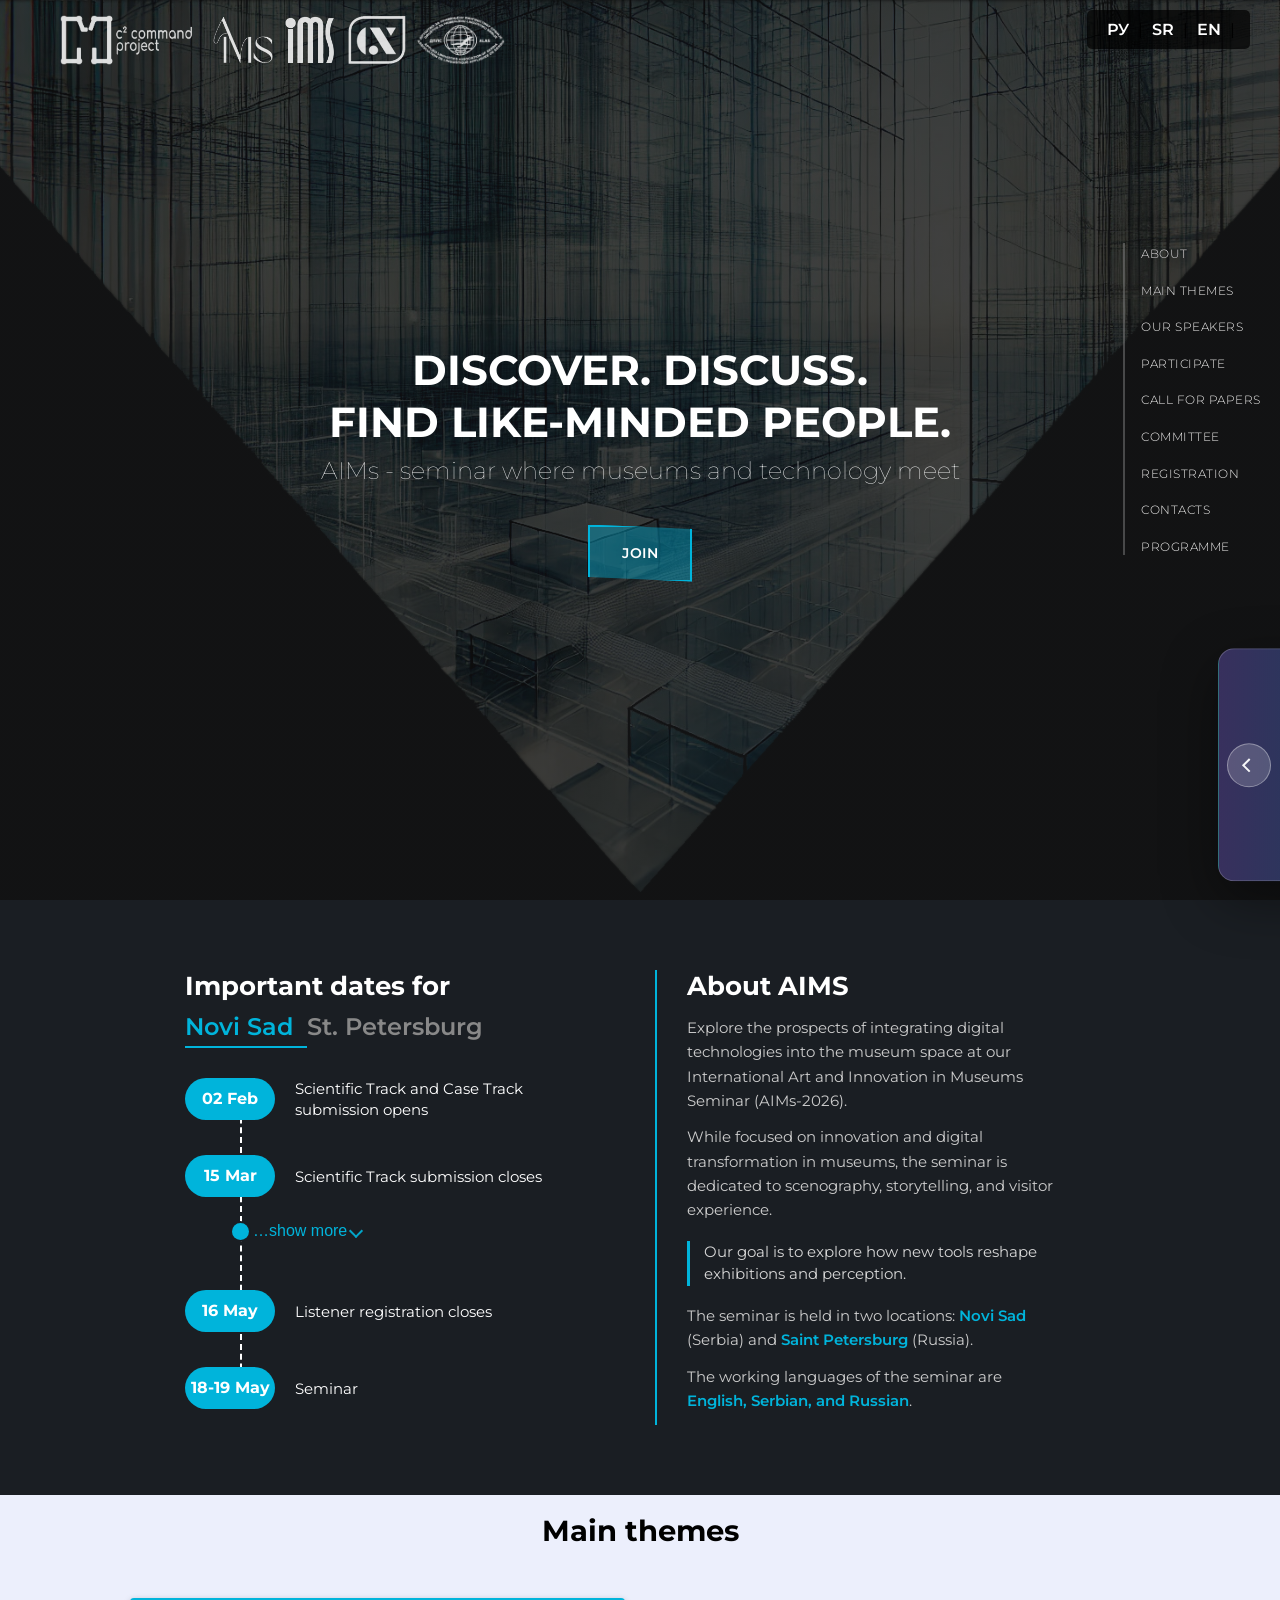
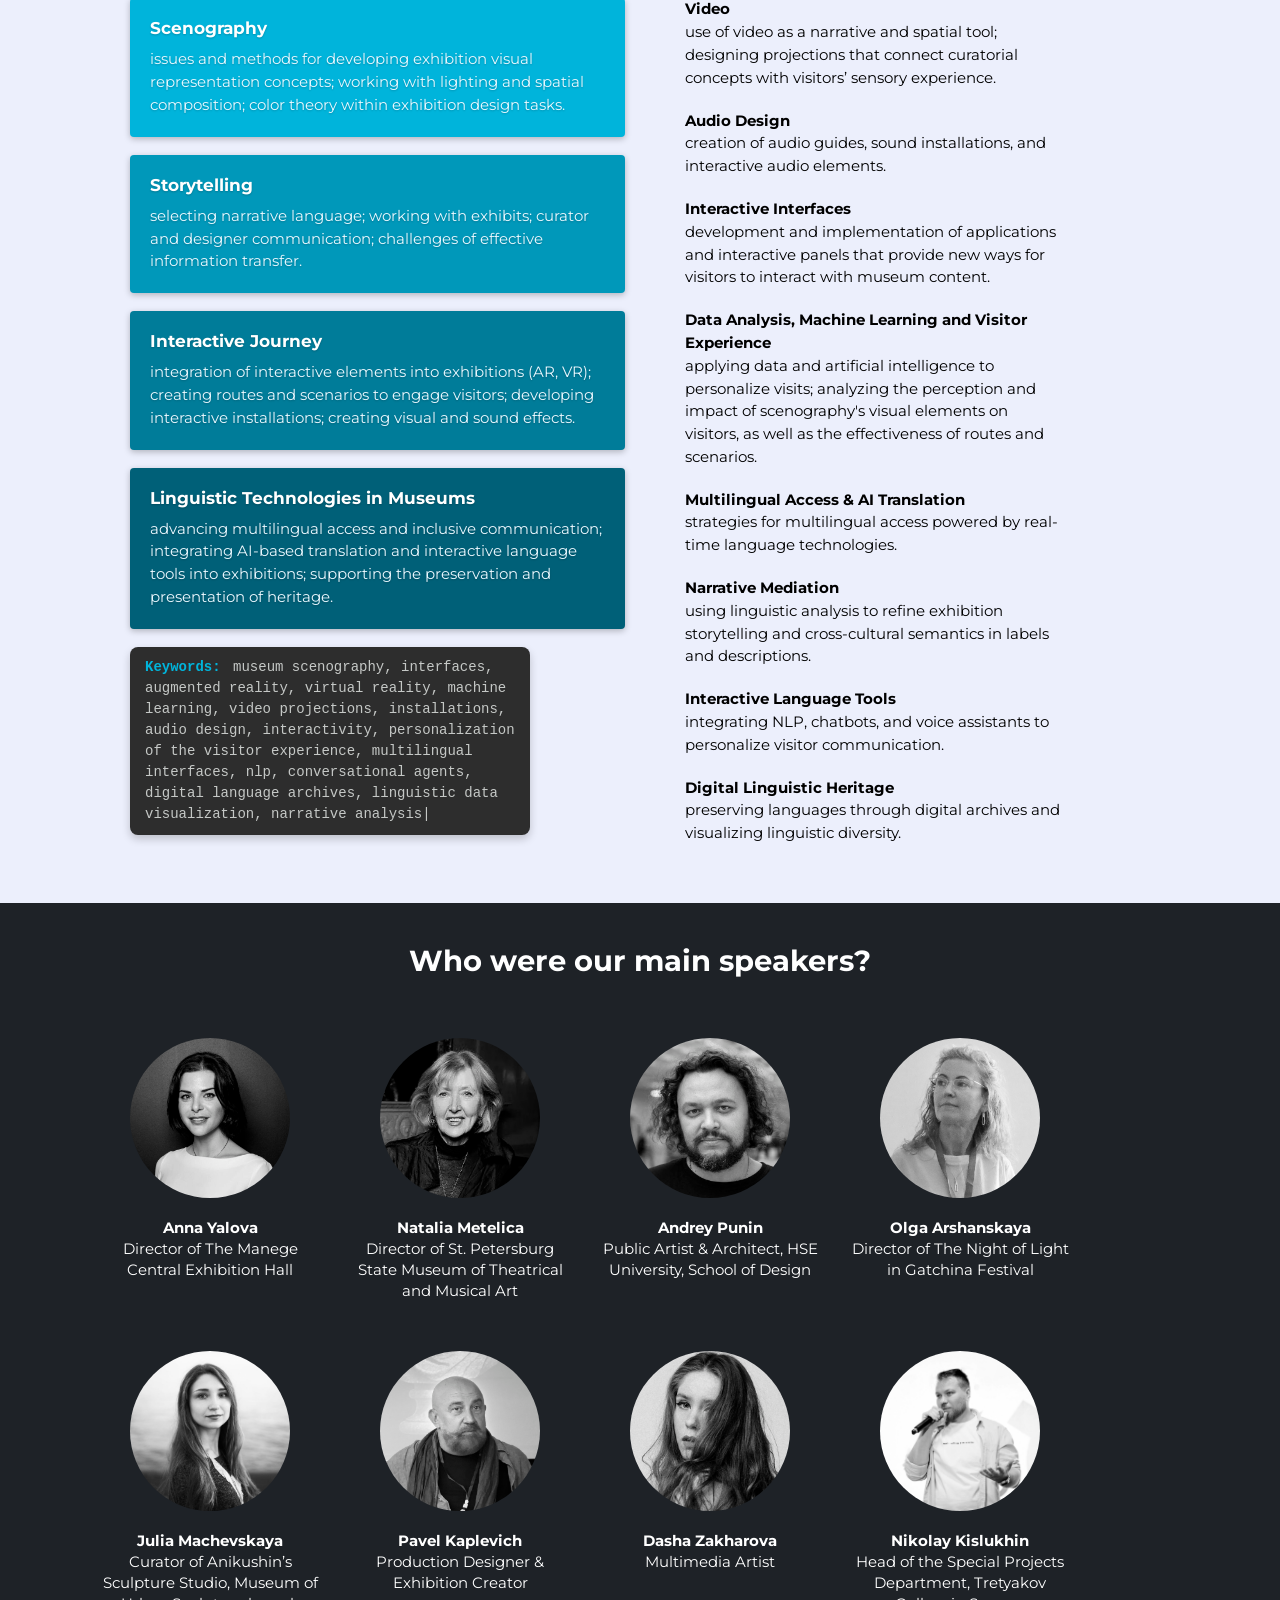
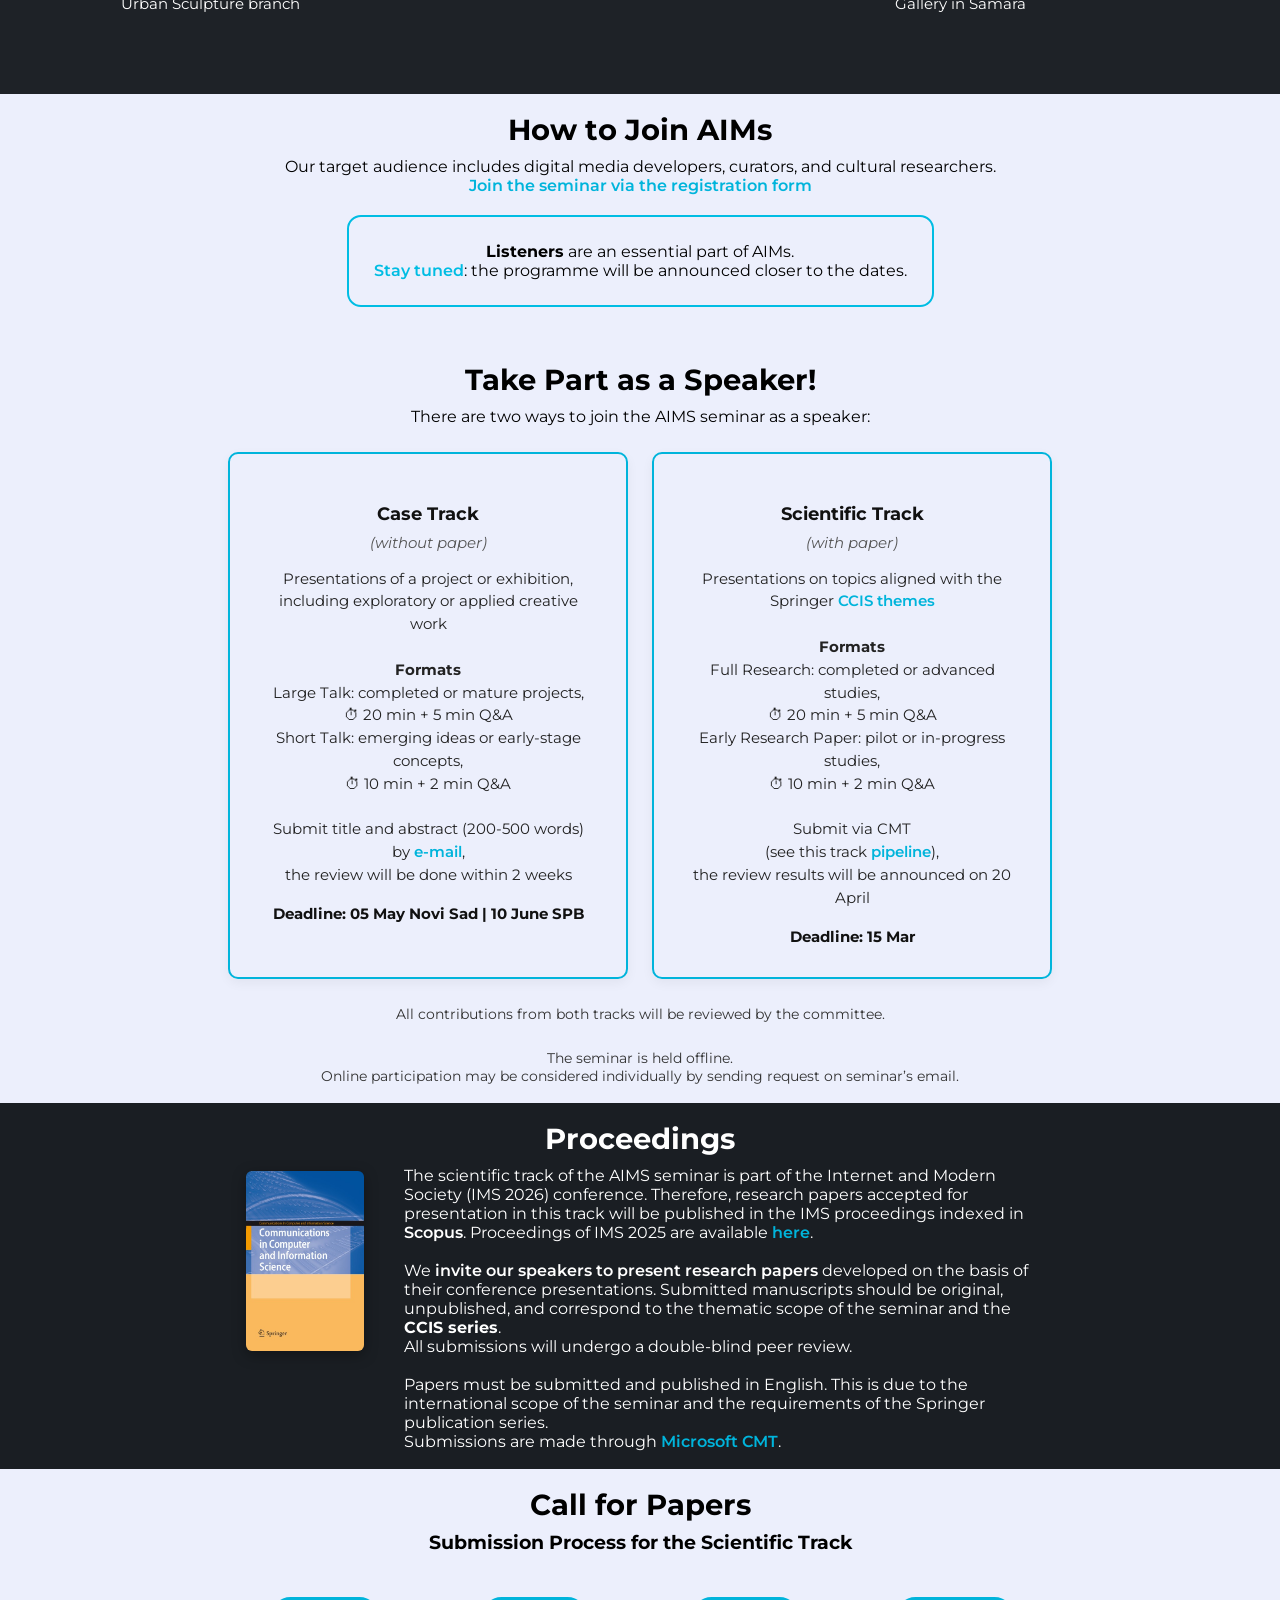
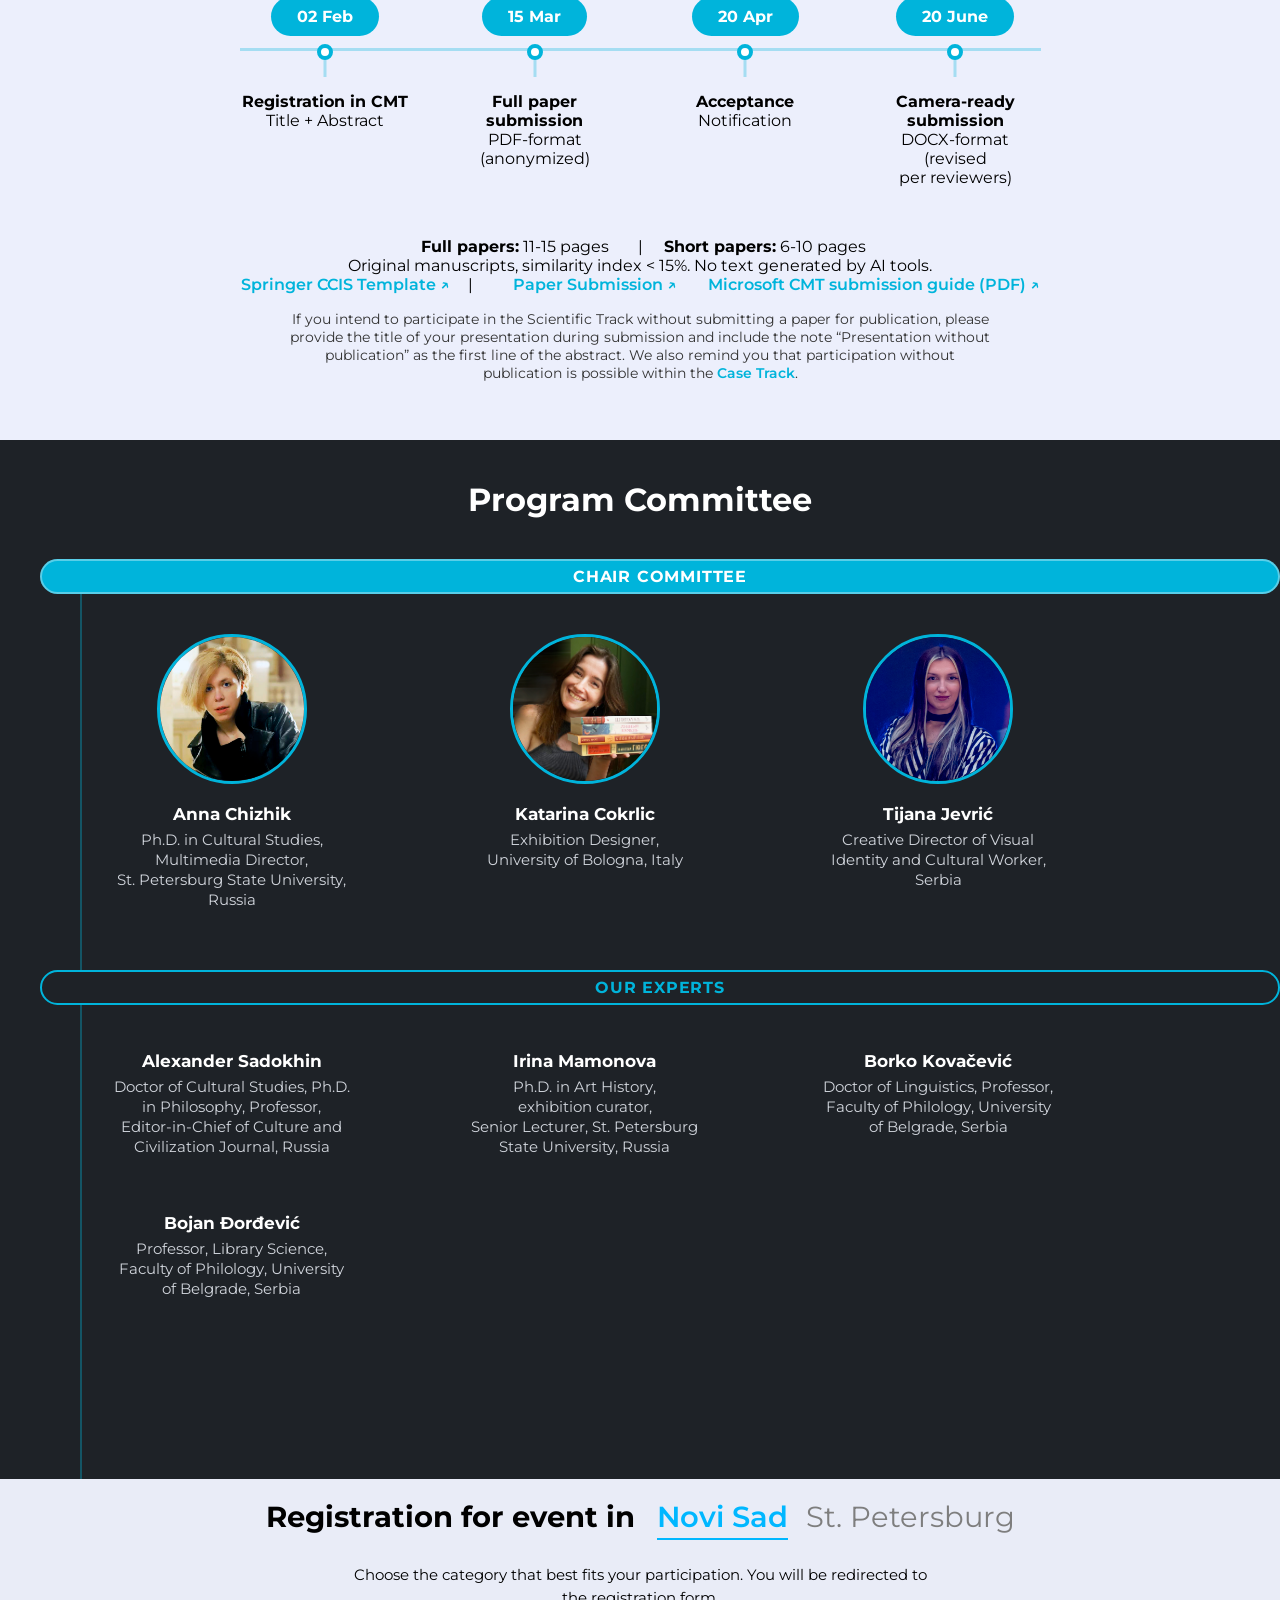
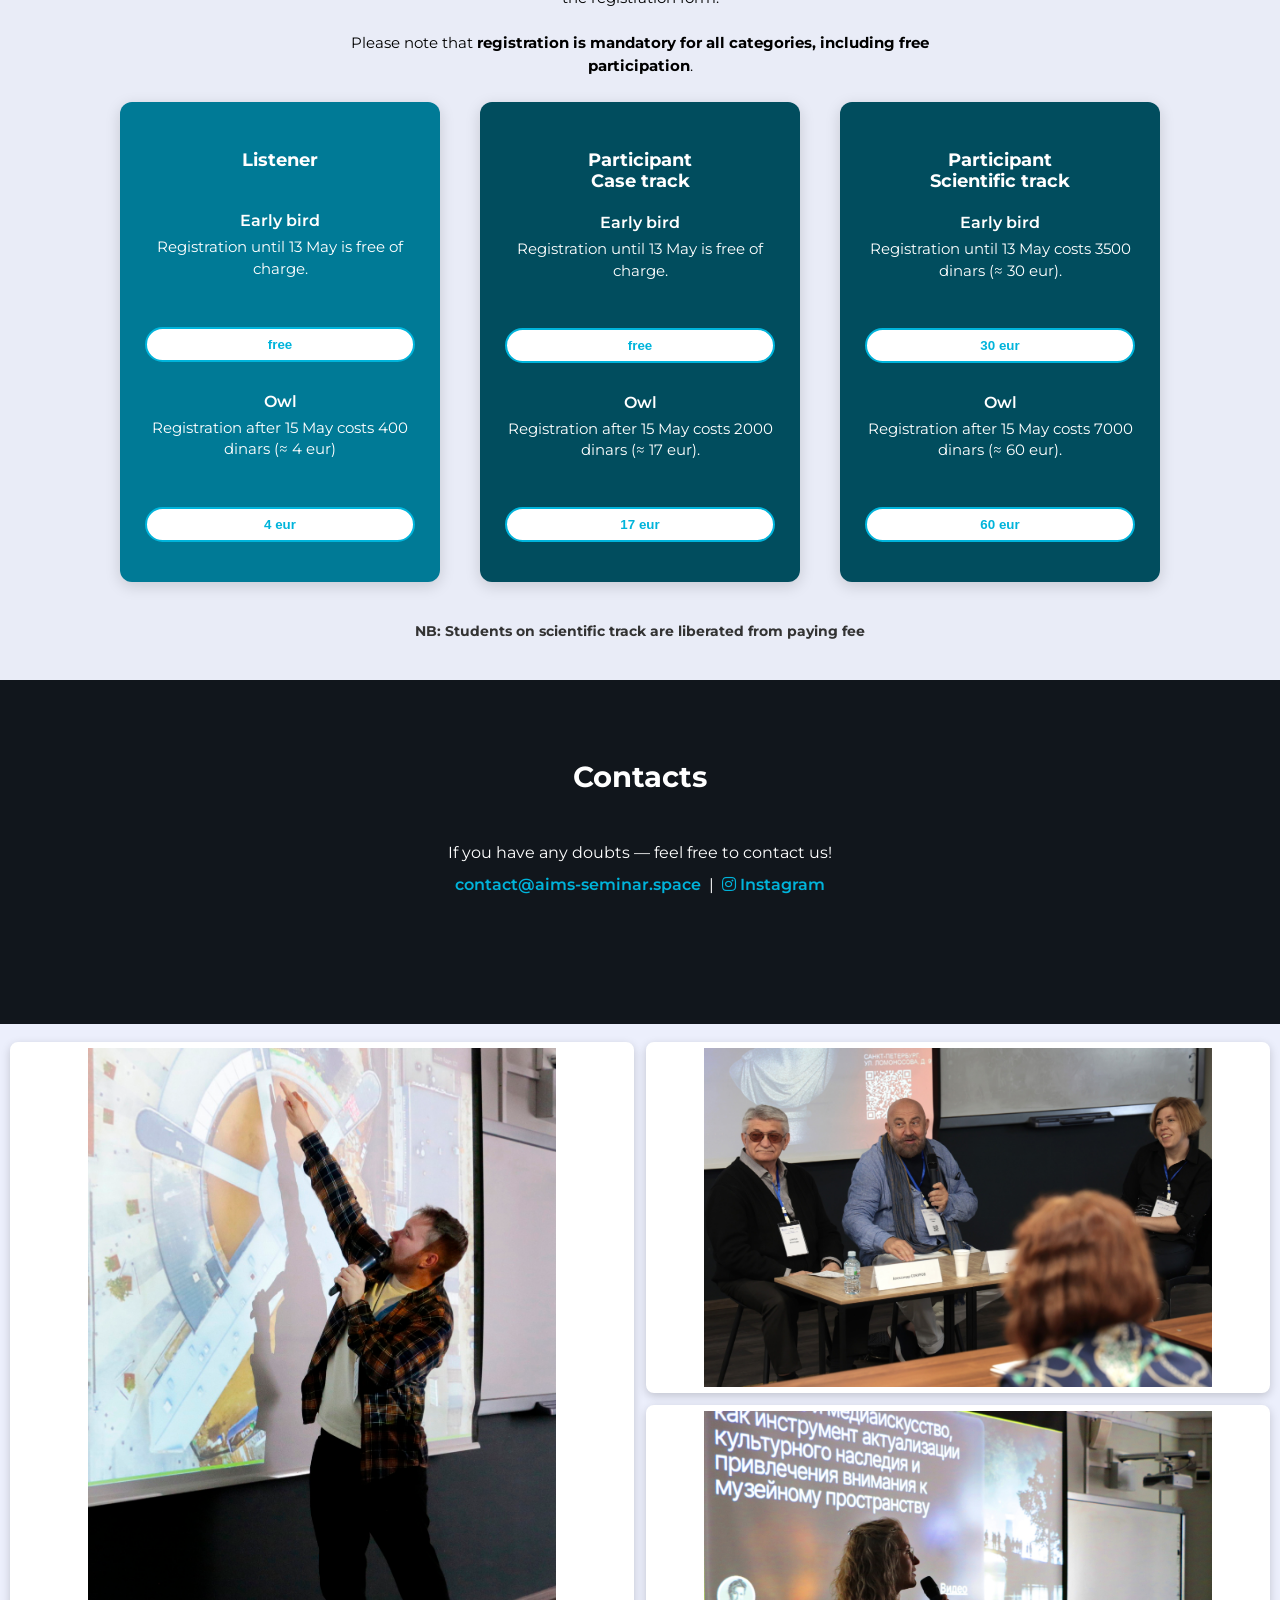
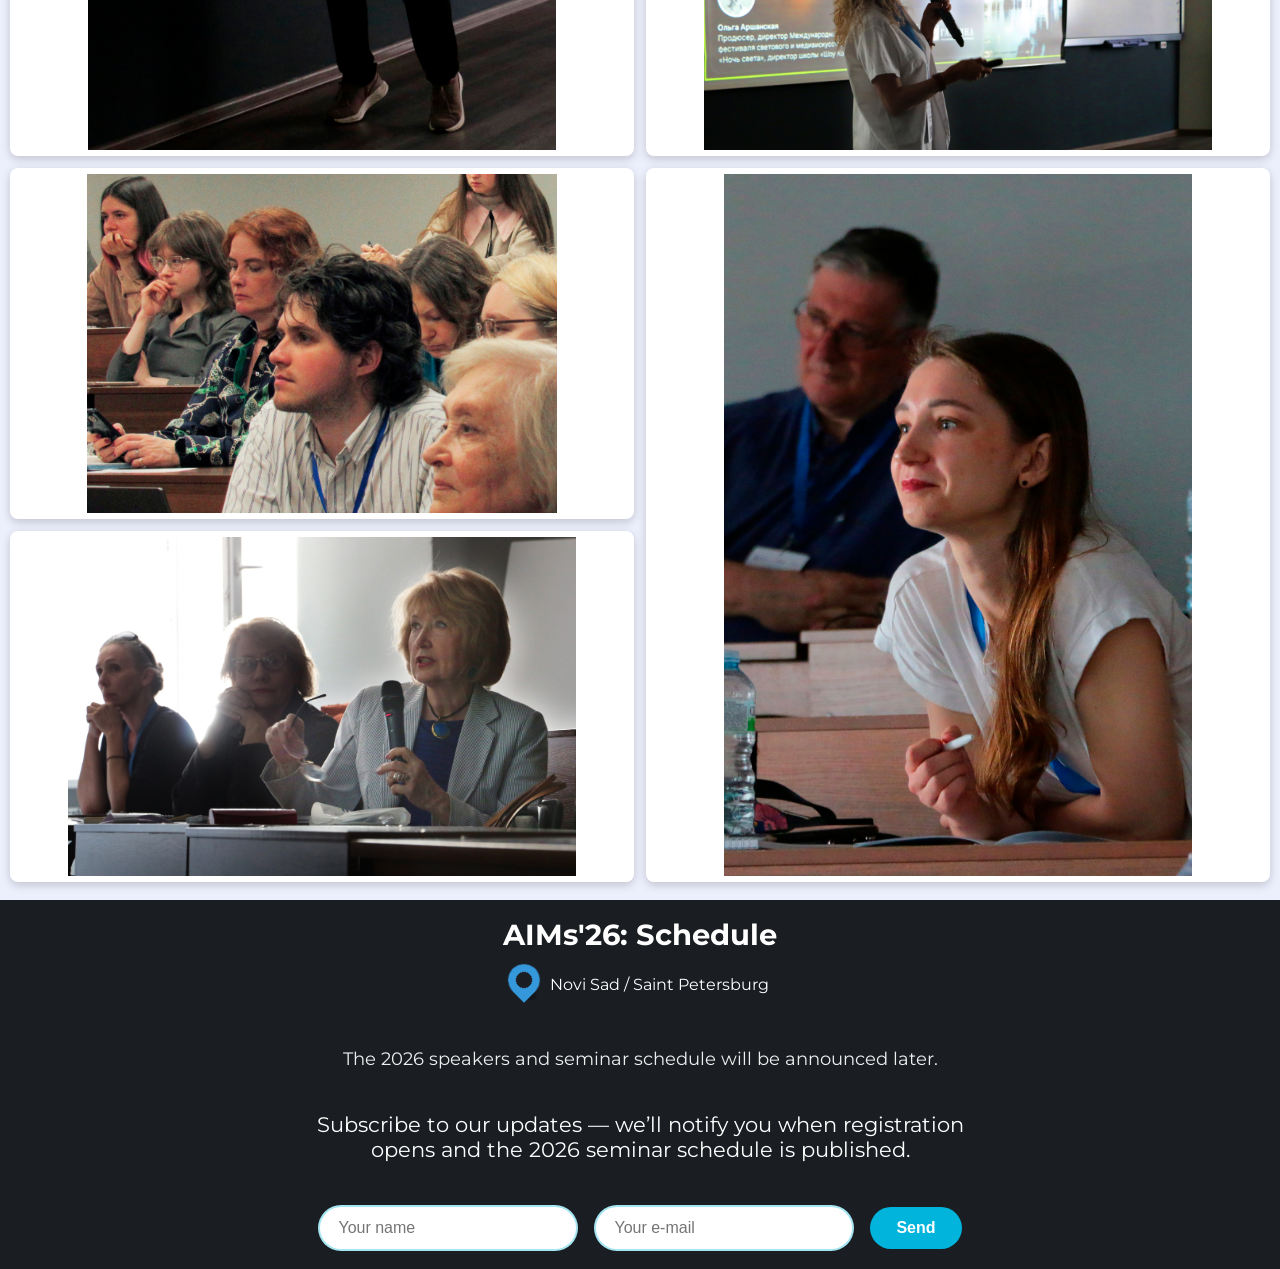
==== index.html @ bfb2ab5f "Add files via upload" ====
<!DOCTYPE html>
<html lang="ru">

<head>
  <meta charset="UTF-8">
  <meta name="viewport" content="width=device-width, initial-scale=1.0">
  <link rel="stylesheet" href="style.css">
  <link rel="stylesheet" href="https://cdnjs.cloudflare.com/ajax/libs/font-awesome/5.15.1/css/all.min.css">

  <meta name="keywords" content="museum, technology" />
  <meta name="author" content="Анна Чижик" />
  <link rel="icon" href="aims.ico" type="image/svg+xml">
  <title>AIMs: Международный семинар Искусство и инновации в музеях</title>
</head>

  

<body class="page">

  <!--всплывающая инфа-->
 <!--попап про продление-->
  <!--
  <aside class="deadline-tab is-collapsed" id="deadlineTab" aria-label="Обновление дедлайна">
    <div class="deadline-tab-panel" role="dialog" aria-modal="false">
      <button
        class="deadline-tab-toggle"
        id="deadlineTabToggle"
        type="button"
        aria-expanded="false"
        aria-label="Развернуть/свернуть"
      >
        <span class="deadline-tab-chevron" aria-hidden="true"></span>
      </button>

      <div class="deadline-tab-title">Дедлайн научного компонента продлён</div>
      <div class="deadline-tab-text">Дорогие коллеги, срок подачи заявок в научную секцию продлен до 2 апреля.</div>
      <a class="deadline-tab-btn" href="#proceedings">Подробнее о треке</a>
    </div>
  </aside>
-->
  <aside class="deadline-tab exhibition-tab is-collapsed" id="deadlineTab" aria-label="Третий день AIMs">
      <div class="deadline-tab-panel" role="dialog" aria-modal="false">
        <button
          class="deadline-tab-toggle"
          id="deadlineTabToggle"
          type="button"
          aria-expanded="false"
          aria-label="Развернуть/свернуть"
        >
          <span class="deadline-tab-chevron" aria-hidden="true"></span>
        </button>

        <div class="deadline-tab-title">20 мая: третий день AIMs</div>
        <div class="deadline-tab-text">
          Программа семинара продолжится третьим, выставочным днём.<br>
          В этот день откроются два проекта:
          <strong>ON THE LINE</strong> (совместный проект AIMs и THEATRE EXPOSED)
          и <strong>Voices of Rivers</strong> (совместный проект c<sup>2</sup> command и Tijana Jevrić).<br>
          Время вернисажа будет объявлено позже, следите за новостями.
        </div>

        <!--
        <a class="deadline-tab-btn" href="#program">Подробнее</a>
        -->
      </div>
    </aside>
  

    
    <div class="cursor"></div>
    <div class="cursor-border"></div>
    <header>
      <div class="logo-group">
        <a href="#" class="c-command"><img src="logo.png"/>
        </a>
        <a href="#about" class="logo">
          <img src="aims_logo.png" alt="AIMs" class="avatar">
        </a>
        <a href="https://ims.itmo.ru/eng/">
          <img src="ims-logo.png" alt="IMS" class="partner-logo">
        </a>
        <a href="https://spbsh.ru">
          <img src="sh.png" alt="SH" class="partner-logo">
        </a>
        <a href="https://dpls-alas.rs/en/index.html">
          <img src="DPLS1.png" alt="DPLS" class="partner-logo">
        </a>
      </div>
      


      <!-- вертикальное меню --> 
      <nav class="site-nav">
        <div class="menu-wrapper">
          <ul class="underline-menu">
            <li class="active"><a href="#about">О нас</a></li>
            <li><a href="#themes">Главные темы</a></li>
            <li><a href="#speakers-section">Наши докладчики</a></li>
            <li><a href="#take-part">Как учавствовать</a></li>
            <li><a href="#proceedings">Приём статей</a></li>
            <li><a href="#committee">Организаторы</a></li>
            <li><a href="#registration">Регистрация</a></li>
            <li><a href="#contacts">Контакты</a></li>
            <li><a href="#program">Программа</a></li>
          </ul>
        </div>
      </nav>
      <div class="language-switcher">
        <a href="index.html" class="lang " data-lang="ru">РУ</a> | 
        <a href="index-sr.html" class="lang" data-lang="sr">SR</a> | 
        <a href="index-en.html" class="lang" data-lang="en">EN</a> 
      </div>
      
     
  
      
    </header>
    
    <!-- бургер --> 
    <input type="checkbox" id="burger-toggle" />
    <label for="burger-toggle" class="burger-menu">
      <div class="line"></div>
      <div class="line"></div>
      <div class="line"></div>
    </label>
    <div class="overlay"></div>
    
    <nav class="burger-nav">
      <ul>
        <li class="active"><a href="#about">О нас</a></li>
            <li><a href="#themes">Главные темы</a></li>
            <li><a href="#speakers-section">Наши докладчики</a></li>
            <li><a href="#take-part">Как учавствовать</a></li>
            <li><a href="#proceedings">Приём статей</a></li>
            <li><a href="#committee">Организаторы</a></li>
            <li><a href="#registration">Регистрация</a></li>
            <li><a href="#contacts">Контакты</a></li>
            <li><a href="#program">Программа</a></li>
      </ul>
    </nav>

    <div id="registration-info" class="popup hidden">
      <div class="popup-content">
        <span class="popup-close">&times;</span>
        <p>
          Семинар в Нови-Саде состоится <strong>18–19 мая 2026 года</strong>.<br><br>

          <!--

          Ранняя регистрация для докладчиков и слушателей откроется
          <strong>21 апреля 2026 года</strong>.<br><br>

          Стандартная регистрация откроется <strong>3 мая 2026 года</strong>.<br><br>

          <a href="#subscribe-form">Подпишитесь на обновления.</a>
        -->
          В настоящее время открыта ранняя регистрация. Стандартная откроется после её завершения.<br><br>
          <a href="#subscribe-form">Вы можете подписаться на обновления.</a>
        </p>
      </div>
    </div>
    <div id="registration-info-spb" class="popup hidden">
    <div class="popup-content">
      <span class="popup-close">&times;</span>
      <p>
        Семинар в Санкт-Петербурге состоится <strong>24 июня 2026 года</strong>.<br><br>

        <!--
        Ранняя регистрация для докладчиков и слушателей откроется
        <strong>1 апреля 2026 года</strong>.<br><br>
    
        Стандартная регистрация для докладчиков откроется
        <strong>5 июня 2026 года</strong>.-->
        
        
        В настоящее время открыта ранняя регистрация для докладчиков. Стандартная откроется после её завершения.<br><br>
        
        <a href="#subscribe-form">Вы можете подписаться на обновления.</a>
      </p>
      </div>
    </div>


    <main>

      
      
      <!-- Интро -->
      <section class="intro-section" id="home">
        <h1>
          Исследуйте. Обсуждайте. <span class="intro-break">Находите единомышленников.</span>
        </h1>
        <h2>АIMs - место где встречаются музеи и цифровые технологии</h2>
        <a
          class="btn btn-ghost btn-gradient"
          href="#take-part"
        >
          Присоединиться
        </a>
      </section>

      <!-- Раздел "О семинаре" -->
      <section class="normal-section " id="about">
        <div class="about-aims-wrapper">
          <div class="important-dates">
          <div class="dates-header">
            <h2 class="section-title light">Важные даты</h2>
            <div class="city-tabs on-new-line">
              <button class="city-tab active" data-city="belgrade">Нови-Сад</button>
              <button class="city-tab" data-city="spb">Санкт-Петербург</button>
            </div>
          </div>


          <!-- Belgrade timeline -->
          <div class="dates-timeline" id="belgrade-timeline" 
          data-more-label="…показать ещё"
          data-hide-label="скрыть">
            <div class="timeline-item" data-key="open_submission">
              <div class="date-bubble">02.02</div>
              <div class="timeline-text">Старт приёма заявок (научная и прикладная секции)</div>
            </div>
            <div class="timeline-item" data-key="close_science">
              <div class="date-bubble">15.03</div>
              <div class="timeline-text">Окончание приёма заявок в научную секцию</div>
            </div>
            <div class="timeline-item" data-key="peer_review">
              <div class="date-bubble">20.04</div>
              <div class="timeline-text">Результаты рецензирования (научная секция)</div>
            </div>
            <div class="timeline-item" data-key="early_reg">
              <div class="date-bubble">21.04</div>
              <div class="timeline-text">Ранняя регистрация для участников<br /> и слушателей</div>
            </div>
            <div class="timeline-item" data-key="close_case">
              <div class="date-bubble">01.05</div>
              <div class="timeline-text">Окончание приёма заявок в прикладную секцию</div>
            </div>
            <div class="timeline-item" data-key="schedule_draft">
              <div class="date-bubble">02.05</div>
              <div class="timeline-text">Предварительная программа семинара</div>
            </div>
            <div class="timeline-item" data-key="regular_reg">
              <div class="date-bubble">03.05</div>
              <div class="timeline-text">Начало общей регистрации</div>
            </div>
            <div class="timeline-item" data-key="schedule_live">
              <div class="date-bubble">12.05</div>
              <div class="timeline-text">Программа семинара</div>
            </div>
            <div class="timeline-item" data-key="close_listener">
              <div class="date-bubble">16.05</div>
              <div class="timeline-text">Окончание регистрации слушателей</div>
            </div>
            <div class="timeline-item" data-key="seminar">
              <div class="date-bubble">18-19.05</div>
              <div class="timeline-text">Семинар</div>
            </div>
          </div>

          <!-- Saint Petersburg timeline -->
          <div class="dates-timeline" id="spb-timeline"
               data-more-label="…показать ещё"
               data-hide-label="скрыть">
            <div class="timeline-item" data-key="open_submission">
              <div class="date-bubble">02.02</div>
              <div class="timeline-text">Старт приёма заявок (научная и прикладная секции)</div>
            </div>
            <div class="timeline-item" data-key="close_science">
              <div class="date-bubble">15.03</div>
              <div class="timeline-text">Окончание приёма заявок в научную секцию</div>
            </div>
            <div class="timeline-item" data-key="early_reg">
              <div class="date-bubble">01.04</div>
              <div class="timeline-text">Ранняя регистрация для участников<br /> и слушателей</div>
            </div>
            <div class="timeline-item" data-key="peer_review">
              <div class="date-bubble">21.04</div>
              <div class="timeline-text">Результаты рецензирования (научная секция)</div>
            </div>
            <div class="timeline-item" data-key="regular_reg">
              <div class="date-bubble">31.05</div>
              <div class="timeline-text">Начало общей регистрации (науч.секция)</div>
            </div>
            <div class="timeline-item" data-key="regular_reg">
              <div class="date-bubble">05.06</div>
              <div class="timeline-text">Начало общей регистрации (прикл.секция)</div>
            </div>
            <div class="timeline-item" data-key="close_case">
              <div class="date-bubble">10.06</div>
              <div class="timeline-text">Окончание приёма заявок в прикладную секцию</div>
            </div>
            <div class="timeline-item" data-key="schedule_live">
              <div class="date-bubble">15.06</div>
              <div class="timeline-text">Программа семинара</div>
            </div>
            <div class="timeline-item" data-key="close_listener">
              <div class="date-bubble">23.06</div>
              <div class="timeline-text">Окончание регистрации слушателей</div>
            </div>
            <div class="timeline-item" data-key="seminar">
              <div class="date-bubble">24.06</div>
              <div class="timeline-text">Семинар</div>
            </div>
          </div>
        </div>
        <div class="about-aims">
          <h2>Об AIMS</h2>
          <p>
            Изучите перспективы интеграции цифровых технологий в музейное пространство на нашем Международном семинаре "Искусство 
            и инновации в музеях" (AIMs-2026).
          </p>
          <p>
            Хотя семинар в первую очередь посвящен мультимедийным и цифровым технологиям в музеях, 
            он также охватывает проблематику сценографии, экспозиционного повествования и зрительского восприятия. 
            
          <p class="goal">Наша цель – исследовать, как новые инструменты трансформируют выставки и их восприятие.</p>
          </p>
          <p>
           Семинар проводится в двух локациях: <b>Нови-Сад</b> (Сербия) и <b>Санкт-Петербург</b> (Россия).
          </p>
          <p>
            Рабочие языки семинара – <b>английский, сербский и русский</b>.
          </p>
        </div>
      </section>

      <!-- Раздел тем --> 
      <section class="normal-section" id="themes">
        <h2 class="section-title dark ">Главные темы</h2>
        <div class="themes-wrapper">
          <div class="themes-left">
            <div class="theme-box">
              <h3>Выставочный дизайн</h3>
              <p>вопросы и методы разработки концепций визуального представления экспозиций; 
                работа с освещением и пространственной композицией; 
                теория цвета в задачах выставочного дизайна.
              </p>
            </div>
            <div class="theme-box">
              <h3>Нарратив экспозиции</h3>
              <p>выбор повествовательного языка; 
                работа с экспонатами; коммуникация между куратором и дизайнером; 
                проблемы эффективной передачи информации.
              </p>
            </div>
            <div class="theme-box">
              <h3>Интерактивное путешествие</h3>
              <p>интеграция интерактивных элементов в выставки (дополненная реальность, виртуальная реальность); 
                создание маршрутов и сценариев для вовлечения посетителей; разработка интерактивных инсталляций; 
                создание визуальных и звуковых эффектов.
              </p>
            </div>
            <div class="theme-box">
              <h3>Лингвистические технологии в музеях</h3>
              <p>
                содействие многоязычному доступу и инклюзивному общению; 
                интеграция перевода на основе ИИ и интерактивных языковых инструментов в выставки; 
                поддержка сохранения и представления культурного наследия.
              </p>
            </div>
            <div class="keywords-block"> 
              <span class="keywords-label">Ключевые слова:</span> 
               выставочный дизайн, инсталляции, аудиодизайн, интерактивность, персонализация пользовательского опыта, 
               видеопроекции, интерфейсы, дополненная реальность, 
               виртуальная реальность, машинное обучение,  
               многоязычные интерфейсы, NLP, разговорные агенты, 
               цифровые языковые архивы, нарративный анализ <span class="blinking-cursor" style="color: #c5c8c6;">|</span>
            </div>
          </div>
          <div class="themes-right">
            <ul>
              <li><strong>Видео</strong><br> 
                использование видео как средства повествования и пространственного восприятия; 
                разработка проекций, связывающих кураторские концепции с сенсорным опытом посетителей.
              </li>
              <li><strong>Аудиодизайн</strong><br>
                создание аудиогидов, звуковых инсталляций и интерактивных аудиоэлементов.
              </li>
              <li><strong>Интерактивные интерфейсы</strong><br>
                разработка и внедрение приложений и интерактивных панелей, 
                предоставляющих посетителям новые способы взаимодействия с содержанием музея.
              </li>
              <li><strong>Анализ данных, машинное обучение и пользовательский опыт</strong><br>
                применение анализа данных и методов машинного обучения для персонализации опыта посетителей.
              </li>
              <li>
                <strong>Многоязычный доступ и перевод с использованием ИИ</strong><br>
                стратегии для обеспечения многоязычного доступа на основе языковых технологий в режиме реального времени.
              </li>

              <li>
                <strong>Нарративная медиация</strong><br>
                использование лингвистического анализа для уточнения повествования на выставках и межкультурной семантики в этикетках и описаниях.
              </li>

              <li>
                <strong>Интерактивные языковые инструменты</strong><br>
                использование NLP в музейных практиках, 
                интеграция чат-ботов и голосовых помощников для персонализации общения с посетителями.
              </li>

              <li>
                <strong>Цифровое лингвистическое наследие</strong><br>
                сохранение языков посредством цифровых архивов и визуализация языкового разнообразия.
              </li>

            </ul>
          </div>
        </div>
      </section>

      <!-- Раздел наши спикеры --> 
      <section class="speakers-section" id="speakers-section">
        <div class="speakers-container">
          <h2 class="section-title">Ключевые докладчики AIMs</h2>
          <div class="speakers-grid">
            <div class="speaker-card" data-img="speaker1">
              <img src="./img/speaker1.jpeg" alt="Anna Yalova" class="speaker-photo">
              <p class="speaker-info">
                <strong>Анна Ялова</strong><br>
                директор Центрального выставочного зала «Манеж»
              </p>
            </div>

            <div class="speaker-card" data-img="speaker2">
              <img src="./img/speaker2.jpg" alt="Natalia Metelica" class="speaker-photo">
              <p class="speaker-info">
                <strong>Наталья Метелица</strong><br>
                директор Санкт-Петербургского государственного музея театрального и музыкального искусства
              </p>
            </div>

            <div class="speaker-card" data-img="speaker6">
              <img src="./img/speaker6.jpg" alt="Andrey Punin" class="speaker-photo">
              <p class="speaker-info">
                <strong>Андрей Пунин</strong><br>
                художник и архитектор, Школа дизайна НИУ ВШЭ
              </p>
            </div>

            <div class="speaker-card" data-img="speaker5">
              <img src="./img/speaker5.jpg" alt="Olga Arshanskaya" class="speaker-photo">
              <p class="speaker-info">
                <strong>Ольга Аршанская</strong><br>
                директор международного фестиваля светового и медиаискусства «Ночь света»
              </p>
            </div>

            <div class="speaker-card" data-img="speaker3">
              <img src="./img/speaker3.jpg" alt="Julia Machevskaya" class="speaker-photo">
              <p class="speaker-info">
                <strong>Юлия Мачевская</strong><br>
                куратор Мастерской М.К. Аникушина, филиал Музея городской скульптуры
              </p>
            </div>

            <div class="speaker-card" data-img="speaker7">
              <img src="./img/speaker7.jpg" alt="Pavel Kaplevich" class="speaker-photo">
              <p class="speaker-info">
                <strong>Павел Каплевич</strong><br>
                художник-постановщик, автор и продюсер выставочных проектов
              </p>
            </div>

            <div class="speaker-card" data-img="speaker4">
              <img src="./img/speaker4.jpg" alt="Dasha Zakharova" class="speaker-photo">
              <p class="speaker-info">
                <strong>Даша Захарова</strong><br>
                Мультимедийный художник
              </p>
            </div>

            <div class="speaker-card" data-img="speaker10">
              <img src="./img/speaker10.jpg" alt="Nikolay Kislukhin" class="speaker-photo">
              <p class="speaker-info">
                <strong>Николай Кислухин</strong><br>
                руководитель отдела специальных проектов Третьяковской галереи в Самаре
              </p>
            </div>
             
          </div>
        </div>
      </section>

    

      <!-- Раздел "прими участие как спикер" --> 
      <section class="normal-section light-background" id="take-part">
        <h2 class="section-title dark">Как присоединиться к семинару</h2>
        <div class="takepart-intro">
          <p>Целевой аудиторией семинара являются кураторы выставок, IT-специалисты, создающие цифровой и мультимедийный контент для музеев, а также искусствоведы и культурологи. <br> 
            <br><a href="#registration">Для участия в семинаре необходимо пройти регистрацию.</a></p>
          <div class="takepart-wrapper">
            <div class="takepart-highlight">
              <p><strong>Слушатели</strong>  являются неотъемлемой частью AIMs.</p>
              <a href="#program">Следите за обновлениями:</a> программа будет опубликована ​​ближе к датам проведения семинара.
            </div>
          </div>
        </div>


        <h2 class="section-title dark">Примите участие в качестве докладчика!</h2>
        <p class="section-subtitle">Предусмотрены два формата участия в семинаре AIMs в качестве докладчика:</p>
        <div class="tracks-container">
          <div class="track-card">
            <h3>Прикладная секция</h3>
            <p class="track-subtitle">(без публикации статьи)</p>
            <p>Доклады о реализованных проектах и выставках, включая экспериментальные и прикладные творческие практики</p>
            <br>
            <p><strong>Форматы докладов</strong></p>
            <p>
              Большая презентация: реализованные проекты и выставки,<br>
              ⏱ 20 мин + 5 мин на вопрос-ответ.<br>
              Короткая презентация: проекты и концепции на ранней стадии,<br>
              ⏱ 10 мин + 2 мин вопрос-ответ.
            </p>
            <br>
            <p>Название и аннотацию доклада (200-500 слов) необходимо отправить 
              на <a href="mailto:contact@aims-seminar.space" class="contact-mail">электронную почту семинара</a>,
              рецензирование занимает не более 2 недель</p>
            <p class="deadline">Окончание приёма заявок: <br>5 мая, Нови-Сад | 10 июня, СПБ</p>
          </div>
          <div class="track-card">
            <h3>Научная секция</h3>
            <p class="track-subtitle">(возможна публикация статьи)</p>
            <p>Доклады секции, претендующие на публикацию, должны соответствовать 
              тематике Springer&nbsp;<a href="https://link.springer.com/series/7899?error=cookies_not_supported&code=1208c622-cdc7-4c1d-96c5-70e245ee843b" target="_blank">CCIS</a></p>
            <br>
            <p><strong>Форматы докладов</strong></p>
            <p>
              Развёрнутый доклад: результаты завершённых исследований,<br>
              ⏱ 20 мин + 5 мин вопрос-ответ<br>
              Короткий доклад: исследования на ранней стадии,<br>
              ⏱ 10 мин + 2 мин вопрос-ответ.
            </p>
            <br>
            <p>Заявку необходимо подать через систему <a href="https://cmt3.research.microsoft.com/ITMOIMS2026/">CMT</a><br> (см. <a href="#proceedings">процедуру</a>), 
            <br />результаты рассмотрения будут опубликованы 20 апреля.
            </p>
            <p class="deadline">Окончание приёма заявок:<br>15 марта</p>
          </div>
        </div>
        <p class="note">Все материалы, представленные по обоим направлениям, будут рассмотрены программным комитетом.</p>
        <p class="note">
          Семинар проводится в очном формате.<br/> 
          Возможность участия в онлайн-формате может быть рассмотрена индивидуально путем отправки запроса на электронный адрес семинара.
        </p>
      </section>

      <!-- Раздел просидингов --> 
      <section class="normal-section dark-background" id="proceedings">
        <h2 class="section-title">Сборник трудов конференции</h2>
        <div class="proceedings-container">
          <div class="proceedings-image">
            <img src="./img/book.jpeg" alt="Communications in Computer and Information Science book cover">
          </div>
          <div class="proceedings-text">
            
            <p>
              Научная секция семинара AIMs является частью конференции «Интернет и современное общество» (IMS 2026). 
              Поэтому доклады, принятые к выступлению в этой секции, будут опубликованы в сборнике материалов конференции IMS, индексируемом в <strong>Scopus</strong>.
              Сборник IMS-2025 доступен <a href="https://link.springer.com/book/10.1007/978-3-032-05144-8">здесь</a>.
            </p>
            <br>
            
            <p>
              Мы <strong>приглашаем докладчиков представить научные статьи</strong>, 
              подготовленные на основе их выступлений на конференции. 
              Представленные рукописи должны быть оригинальными, ранее не опубликованными и соответствовать тематике семинара и <b>серии CCIS</b>.
            </p>
            <p>
              Все материалы проходят процедуру двойного слепого рецензирования.<br>
              <br>
              Статьи принимаются и публикуются на английском языке. Это обусловлено международным статусом семинара и требованиями издательской серии Springer.
              <br>
              Подача материалов осуществляется через систему <a href="https://cmt3.research.microsoft.com/ITMOIMS2026">Microsoft CMT</a>.
            </p>
          </div>
        </div>
      </section>

      <!-- Раздел от презентации к публикации  --> 
      <section class="normal-section light-background" id="publication-timeline">
        <h2 class="section-title dark publication-title">Процесс подачи заявки на научную секцию</h2> 
        <div class="pub-timeline-wrapper">
          <div class="pub-timeline">
            <div class="pub-timeline-step">
              <div class="pub-timeline-date">02.02</div>
              <div class="pub-timeline-dot"></div>
              <p><strong>Регистрация<br>в CMT</strong><br>название + аннотация</p>
            </div>
            <div class="pub-timeline-step">
              <div class="pub-timeline-date">15.03</div>
              <div class="pub-timeline-dot"></div>
              <p><strong>Загрузка<br>статьи</strong><br>PDF-формат<br>(анонимная версия)</p>
            </div>
            <div class="pub-timeline-step">
              <div class="pub-timeline-date">20.04</div>
              <div class="pub-timeline-dot"></div>
              <p><strong>Результаты</strong><br>рецензирования</p>
            </div>
            <div class="pub-timeline-step">
              <div class="pub-timeline-date">20.06</div>
              <div class="pub-timeline-dot"></div>
              <p><strong>Загрузка<br>итоговой версии статьи</strong><br>DOCX-формат<br>(с правками<br> после рецензии)</p>
            </div>
          </div>
          <div class="pub-timeline-info">
            <p class="pub-row">
              <span class="pub-left"><strong>Полные статьи:</strong> 11-15 страниц</span>
              <span class="pub-sep">|</span>
              <span class="pub-right"><strong>Короткие статьи:</strong> 6-10 страниц</span>
            </p>
            
            <p  class="pub-text">Представляемые рукописи должны быть оригинальными (индекс сходства &lt; 15%).<br> 
              Тексты, созданные с использованием инструментов ИИ, не допускаются.
            </p>
            <p class="pub-row">
              <span class="pub-left">
                <a href="/springer_ template.docm" class="pub-timeline-link">Шаблон Springer ↗</a>
              </span>
              <span class="pub-sep">|</span>
              <span class="pub-right">
                <a href="https://cmt3.research.microsoft.com/ITMOIMS2026/" class="pub-timeline-link">Подача статей ↗</a>
              </span>
              <a href="/AIMs-2026_CMT_manual.pdf" class="pub-timeline-link">
                CMT: инструкция (PDF) ↗
              </a>

            </p>
            
            <p class="note">
             Если участие в научной секции планируется без публикации статьи, 
             при подаче заявки необходимо указать название доклада, 
             а в начале аннотации первой строкой добавить пометку: «Доклад без публикации».
             Также напоминаем, что участие без публикации возможно в рамках <a href="#take-part">Прикладной секции</a>.

            </p>
          </div>
        </div>
      </section>



      <!-- Раздел комитета --> 
      <section id="committee">
        <h2>Программный комитет</h2>

        <div class="committee-label-wrapper">
            <div class="committee-tag">Сопредседатили ПК</div>
        </div>

        <div class="committee-grid committee-grid-top">

          <div class="committee-member">
            <img src="./img/Chizhik.jpg" alt="chizhik" class="committee-photo">
            <p class="committee-name">Анна Чижик</p>
            <p class="committee-info">кандидат культурологии, режиссер мультимедийных проектов,
              <br />  доцент, Санкт-Петербургский государственный университет, Россия</p>
          </div>
          <div class="committee-member">
            <img src="./img/Cokrlic.jpg" alt="cokrlic" class="committee-photo">
            <p class="committee-name">Катарина Чокрлич</p>
            <p class="committee-info">дизайнер выставок,<br /> Болонский университет, Италия</p>
          </div>
          <div class="committee-member">
            <img src="./img/Jevrić.jpg" alt="Tijana Jevrić" class="committee-photo">
            <p class="committee-name">Тияна Йеврич</p>
            <p class="committee-info">креативный директор по визуальной идентичности и работник культуры, Сербия</p>
          </div>
        </div>

        <div class="committee-label-wrapper">
            <div class="committee-tag secondary">Наши эксперты</div>
        </div>

        <div class="committee-grid committee-grid-bottom">
          <div class="committee-member no-photo">
            <p class="committee-name">Александр Садохин</p>
            <p class="committee-info">
              доктор культурологии, кандидат философских наук, профессор,<br>
             главный редактор журнала "Культура и цивилизация", Россия
            </p>
          </div>
         
          <div class="committee-member no-photo">
            <p class="committee-name">Ирина Мамонова</p>
            <p class="committee-info">
              кандидат искусствоведения,<br> куратор выставок,<br>
              доцент, Санкт-Петербургский государственный университет, Россия
            </p>
          </div>
          <div class="committee-member no-photo">
            <p class="committee-name">Борко Ковачевич</p>
            <p class="committee-info">
              доктор лингвистических наук, профессор,<br>
              Филологический факультет Белградского университета, Сербия
            </p>
          </div>
          <div class="committee-member no-photo">
            <p class="committee-name">Бойан Джорджевич</p>
            <p class="committee-info">
              профессор библиотечно-информационных наук,<br>
              Филологический факультет Белградского университета, Сербия
            </p>
          </div>
        </div>
        
      </section>
      
      <!-- Раздел регистрации --> 
      <section id="registration">
        <h2>Регистрация на мероприятие в  <span class="registration-switch">
          <button class="active" data-city="belgrade">Нови-Саде</button>
          <button data-city="spb">Санкт-Петербурге</button>
        </span></h2>
        
        <p class="registration-intro">
          Пожалуйста, выберите желаемый формат участия,<br>после чего вы сможете заполнить регистрационную форму.
          <br>
          Обратите внимание,<br> что <strong>регистрация обязательна для всех участников</strong>.
        </p>

        
        <div class="registration-grid" id="registration-grid">

        <!-- Belgrade FIRST -->
        <div class="registration-card highlight" data-city="belgrade">
          <h3>Слушатель<br><br></h3>
          <h4>Ранняя регистрация</h4>
          <p>Регистрация до 13 мая бесплатна.<br><br></p>
          <button 
            class="registration-btn" 
            type="button"
            onclick="window.open('https://forms.gle/AY5eg2kJLToXXEvf8', '_blank')"
          >
            Бесплатно
          </button>
          <!--
          <button class="registration-btn" data-popup="registration-info">Бесплатно</button>
          -->
          <h4>Стандартная регистрация</h4>
          <p>Регистрация после 15 мая стоит 400 динар (≈ 4 евро).</p>
          <button class="registration-btn" data-popup="registration-info">4 евро</button>
        </div>

        <div class="registration-card" data-city="belgrade">
          <h3>Докладчик<br>Прикладная секция</h3>
          <h4>Ранняя регистрация</h4>
          <p>Регистрация до 13 мая бесплатна.<br><br></p>
          
          <button 
            class="registration-btn" 
            type="button"
            onclick="window.open('https://forms.gle/nqBe5z6sBnShzqgWA', '_blank')"
          >
            Бесплатно
          </button>
          <!--
          <button class="registration-btn" data-popup="registration-info">Бесплатно</button>
          -->
          <h4>Стандартная регистрация</h4>
          <p>Регистрация после 15 мая стоит 2000 динар (≈ 17 евро).</p>
          <button class="registration-btn" data-popup="registration-info">17 евро</button>
        </div>

        <div class="registration-card" data-city="belgrade">
          <h3>Докладчик<br>Научная секция</h3>
          <h4>Ранняя регистрация</h4>
          <p>Регистрация до 13 мая стоит 3500 динар (≈ 30 евро).</p>
          <button 
            class="registration-btn" 
            type="button"
            onclick="window.open('https://forms.gle/UHD2jm7XwJi9JCZj9', '_blank')"
          >
            30 евро
          </button>
          <!--
          <button class="registration-btn" data-popup="registration-info">30 евро</button>
          -->
          <h4>Стандартная регистрация</h4>
          <p>Регистрация после 15 мая стоит 7000 динар (≈ 60 евро).</p>
          <button class="registration-btn" data-popup="registration-info">60 евро</button>
        </div>


        <!-- St. Petersburg SECOND -->
        <div class="registration-card highlight hidden" data-city="spb">
          <h3>Слушатель</h3><br>

          <p>Регистрация откроется 1 апреля и продлится до 23 июня. 
            Обращаем внимание, что участие является бесплатным, однако регистрация обязательна.</p>
          <button 
            class="registration-btn" 
            type="button"
            onclick="window.open('https://aim-seminar.timepad.ru/event/3881547/#register', '_blank')"
          >
            Бесплатно
          </button>
          <!--
          <button class="registration-btn" data-popup="registration-info-spb">Бесплатно</button>
          -->
        </div>


        <div class="registration-card hidden" data-city="spb">
          <h3>Докладчик<br>Прикладная секция</h3>

          <h4>Ранняя регистрация</h4>
          <p>Регистрация до 5 июня бесплатна.</p>
          <button 
            class="registration-btn" 
            type="button"
            onclick="window.open('https://forms.gle/tdHF4rs7KKJ9XLDr8', '_blank')"
          >
            Бесплатно
          </button>
          <!--
          <button class="registration-btn" data-popup="registration-info-spb">Бесплатно</button>
           -->

          <h4>Стандартная регистрация</h4>
          <p>Регистрация после 5 июня стоит 5000 рублей (≈ 50 евро).</p>
          <button class="registration-btn" data-popup="registration-info-spb">5,000 рублей</button>
        </div>

        <div class="registration-card hidden" data-city="spb">
          <h3>Докладчик<br>Научная секция</h3>

          <h4>Ранняя регистрация</h4>
          <p>Регистрация до 31 мая стоит 5000 рублей (≈ 50 евро).</p>
          <button 
            class="registration-btn" 
            type="button"
            onclick="window.open('https://forms.gle/5jQF1zycusL3sZuo8', '_blank')"
          >
            5,000 рублей
          </button>
          <!--
          <button class="registration-btn" data-popup="registration-info-spb">5,000 рублей</button>
          -->

          <h4>Стандартная регистрация</h4>
          <p>Регистрация после 31 мая стоит 7000 рублей (≈ 70 евро).</p>
          <button class="registration-btn" data-popup="registration-info-spb">7,000 рублей</button>
        </div>

      </div>

      
      <p class="registration-note">
        <p class="note">Размер организационного взноса указан для физических лиц и бюджетных организаций.</p>
        <strong>Важно: студенты и аспиранты, выступающие с докладом на научной секции,<br>освобождаются от уплаты регистрационного взноса.</strong>
      </p>
    </section>

    <!-- Раздел "Контактов" -->  
    <section class="normal-section dark-background" id="contacts">
      <div class="titles">
        <h2 class="section-title">Контакты</h2>
      </div>
      <div class="contact-intro">
        <p>Если у вас возникнут вопросы,<br> будем рады ответить — свяжитесь с нами!</p>
        <p><a href="mailto:contact@aims-seminar.space" class="contact-mail">contact@aims-seminar.space</a>
        &nbsp;|&nbsp;
        <a href="https://www.instagram.com/aims.seminar/" target="_blank" rel="noopener">
          <i class="fab fa-instagram"></i> Instagram
          <span class="insta-note">*</span>
        </a> 
        </p>
      </div>
    </section>

    <section class="normal-section light-background" id="gallery">
      <div class="aims-gallery">
        <figure class="frame v"><img src="7.jpg" alt="Gallery image 1"></figure>
        <figure class="frame h"><img src="1.jpg" alt="Gallery image 2"></figure>
        <figure class="frame h"><img src="5.jpg" alt="Gallery image 3"></figure>
        <figure class="frame h"><img src="2.jpg" alt="Gallery image 4"></figure>
        <figure class="frame h"><img src="4.jpg" alt="Gallery image 5"></figure>
        <figure class="frame v"><img src="6.jpg" alt="Gallery image 6"></figure>
      </div>
    </section>


    <!-- Раздел "Расписание" -->
    <section class="normal-section dark-background" id="program">
      <div class="titles">
       
        <h2 class="section-title">Расписание</h2>
        <div class="place">
          <div class="marker">
            <div class="pin"></div>
            <div class="shadow"></div>
          </div>
          <div class="place-text">Нови-Сад / Санкт-Петербург</div>
        </div>
        <p class="subscribe-text">
          Информация о докладчиках и программе семинара 2026 года будет опубликована позднее.
        </p>
       <p class="note-w">
          Подпишитесь на обновления, и мы уведомим вас, когда откроется регистрация и будет опубликована программа семинара 2026 года.
    
        </p>

        <form 
          id="subscribe-form"
          action="https://formspree.io/f/xgvbkzdb"
          method="POST"
          class="subscribe-row"
        >
          <input type="text" name="name" placeholder="Ваше имя" required>
          <input type="email" name="email" placeholder="Ваш e-mail" required>
          <button type="submit">Подписаться</button>
        </form>

        <!-- POPUP -->
        <div id="subscribe-popup" class="popup hidden">
          <div class="popup-content">
            <p>Поздравляем! Вы успешно подписались на рассылку.</p>
            <span class="popup-close">&times;</span>
          </div>
        </div>
    </section>

    
    
  
  </main>

  


  
  <script src="https://code.jquery.com/jquery-3.6.0.min.js"></script>
  <script src="script.js"></script>
</body>
</html>
---- style.css ----
@import url("https://fonts.googleapis.com/css?family=Montserrat:400,400i,700");
* {
  box-sizing: border-box;
 /* cursor: none; */
}

html, body {
  height: 100%;

}
body {
  margin: 0;
  padding: 0;
  background: black;
  text-align: left;
  font-family: Montserrat, sans-serif;
}
header {
  position: absolute !important;
  top: 0;
  left: 0;
  width: 100%;


  justify-content: space-between;
  align-items: center;
  display: block !important;
  padding: 15px 60px;

  
}
@media screen and (max-width: 750px) {
  header {
    padding: 12px 20px 0;
  }
}

main {
  height: 100%;
  color: white;
}
main section h1, main section h2 {
  
  margin: 0;
}
main section h1 {
  font-size: 32px;
}
main section h2 {
  font-size: 14px;
}
main section p {
  margin: 0;
}
main .intro-section {
  padding-top: 25px; 
  padding-left: 10px;
  padding-right: 10px;

  height: 100%;
  display: flex;
  flex-direction: column;
  justify-content: center;
  align-items: center;
  text-align: center;
  background-image: linear-gradient(rgba(16, 16, 16, 0.8), rgba(16, 16, 16, 0.8)), url('./bg.jpg');
  background-position: center;
  background-size: cover;
}
main .intro-section h1 {
  margin-bottom: 8px;
  font-size: 42px;
  text-transform: uppercase;
}

@media screen and (max-width: 726px) {
  main .intro-section h1 {
    font-size: 22px !important;
    line-height: 1.2;
  }

  main .intro-section h2 {
    font-size: 12px !important;
  }
}

main .intro-section h2 {
  font-size: 24px;
  font-weight: lighter;
}

@media screen and (max-width: 1255px) {
  main .intro-section h1 {
    font-size: 32px;
  }
  main .intro-section h2 {
    font-size: 20px;
  }
 
}
@media screen and (max-width: 1170px) {
  main .intro-section h1 {
    font-size: 25px;
  }
  main .intro-section h2 {
    font-size: 16px;
  }
  main .aims h1 {
    font-size: 25px;
    
  }
}

@media screen and (max-width: 956px) {
  main .intro-section h1 {
    font-size: 20px;
  }
  main .intro-section h2 {
    font-size: 12px;
  }
 
}


@media screen and (max-width: 829px) {
  main .intro-section h1 {
    font-size: 18px;
  }
 
}
@media screen and (max-width: 775px) {
  main .intro-section h1 {
    font-size: 16px;
  }
 
}


.intro-break {
  display: block;
}

.intro-break-publication {
  display: inline-block;
  width: 100%;
  white-space: normal !important;
}

@media (max-width: 726px) {
  .intro-break {
    display: block;
    margin-top: 4px; 
  }
}


main .normal-section {
  width: 100%;
  display: grid;
  justify-items: center;
  gap: 10px;
  padding: 18px 10px;
  color: white;
}



main .normal-section .titles {
  display: flex;
  flex-direction: column; /* Размещаем заголовки вертикально */
  align-items: center; /* Центрируем заголовки */
  gap: 0.1rem; /* Определяем расстояние между заголовками */
  line-height: 1.2;
  margin: 0; 

}
main .normal-section:nth-child(odd) {
  background: #eceffc;
  color: black;
}
main .normal-section:nth-child(even) {
  background: #1a1e23;
  color: white;
}
main #about {
  padding: 30px 0;
}
main #about .description {
  display: grid;
  gap: 24px;
  width: 40vw;
}
main #about .description p:nth-child(1) {
  animation-delay: 0.6s;
}
main #about .description p:nth-child(2) {
  animation-delay: 0.7s;
}
main #about .description p:nth-child(3) {
  animation-delay: 0.8s;
}
main #about .description p:nth-child(4) {
  animation-delay: 0.9s;
}

main #aims .description {
  display: grid;
  gap: 24px;
  width: 70vw; /* Ограничивает ширину содержимого до 60% ширины окна */
 
}


/* === Global link styling (accented links) === */

a {
  color: #00b4db;
  font-weight: 600;
  text-decoration: none;
  transition: color 0.25s ease, text-shadow 0.25s ease;
}

a:hover {
  color: #00d1ff;
  text-shadow: 0 0 8px rgba(0, 180, 219, 0.5);
}

.section-title {
  font-size: 1.8rem;
  font-weight: 700;
  margin: 0;
  white-space: normal !important;  
  overflow-wrap: break-word; 
  
}

.publication-title {
  white-space: normal !important;
}

.section-title .intro-break {
  display: block;
}

.section-title .intro-break-publication {
  display: block;
}

.section-title.dark {
  color: #000; 
}

.section-title.light {
  color: #fff; 
}





.glitch.active span:not(:last-child) {
  animation-duration: 0.3s;
}
.glitch.active span:nth-child(odd) {
  animation-name: slide-from-left;
}
.glitch.active span:nth-child(even) {
  animation-name: slide-from-right;
}
.glitch.active span:last-child {
  animation: reveal steps(1) forwards;
  animation-delay: 0.6s;
}
.glitch span:not(:last-child) {
  --ratio: calc(100% / var(--slice-count));
  --top: calc(var(--ratio) * (var(--i) - 1));
  --bottom: calc(var(--ratio) * (var(--slice-count) - var(--i)));
  position: absolute;
  white-space: nowrap;
  clip-path: inset(var(--top) 0 var(--bottom) 0);
}
.glitch span:last-child {
  opacity: 0;
}
@keyframes slide-from-left {
  from {
    transform: translateX(-20%);
  }
  to {
    transform: translateX(0);
  }
}
@keyframes slide-from-right {
  from {
    transform: translateX(20%);
  }
  to {
    transform: translateX(0);
  }
}
@keyframes reveal {
  to {
    opacity: 1;
  }
}


/* === logo === */
.logo-group{
  display:flex;
  align-items:center;
  flex-wrap: nowrap;     
  white-space: nowrap;
  gap:18px;
}

/* убираем любые “пляски” у контейнеров */
.logo,
.c-command{
  display:flex;
  align-items:center;
  line-height:normal;
}

/* единая высота для ВСЕХ логотипов */
.logo-group img{
  height:50px;     /* один размер для всех */
  width:auto;
  margin:0;
  opacity:0.85;
  transform:translateY(0);
  transition:transform .25s ease, opacity .25s ease;
}

/* hover одинаковый для всех */
.logo-group a:hover img{
  opacity:1;
  transform:translateY(-2px);
}

/* если где-то остался старый margin-bottom у avatar — гасим */
.avatar{
  margin-bottom:0 !important;
}

/* mobile */
@media (max-width: 820px){
  .logo-group{ gap: 10px; }
  .logo-group img{ height: 30px; }  
}






/* === вертикальное меню === */
.underline-menu {
    position: fixed;
    top: 27%;
    right: 1.5%;
    display: flex;
    flex-direction: column;
    gap: 1.1rem;
    list-style: none;
    margin: 0;
    padding: 0 0 0 16px;

    border-left: 2px solid rgba(255,255,255,0.25); /* СЕРАЯ ЛИНИЯ */
    z-index: 200;

    mix-blend-mode: difference; /* автоматическая смена цвета */
}

/* Базовая типографика */
.underline-menu li a {
    color: white;
    font-family: Montserrat, sans-serif;
    font-size: 12px;
    font-weight: 300;
    text-transform: uppercase;
    text-decoration: none;
    letter-spacing: 0.5px;
    transition: color 0.25s ease;
}

/* --- Голубая линия активного пункта --- */
.underline-menu li.active::before {
    content: "";
    position: absolute;
    left: -16px;       /* поверх серой линии */
    width: 2px;
    height: 14px;      /* маленькая, КАК В ТВОЁМ ПРИМЕРЕ */
    background: #00b4db;

    top: 50%;
    transform: translateY(-50%); /* строго по центру строки */
}

/* чтобы ::before работал */
.underline-menu li {
    position: relative;
}

/* hover — просто подсветка текста */
.underline-menu li a:hover {
    color: #00d1ff;
}




/* =========================
   Burger menu (clean block)
   ========================= */

/* Hidden checkbox toggle */
#burger-toggle {
  position: fixed;
  top: -100px;
  left: -100px;
  width: 1px;
  height: 1px;
  appearance: none;
  opacity: 0;
  pointer-events: none;
}

/* Overlay bubble that expands to cover screen */
.overlay {
  position: fixed;
  top: 0;
  right: 0;
  width: 2em;
  height: 2em;
  background: #35a3ed;
  border-radius: 50%;
  opacity: 0;
  transform: scale(1);
  transition: opacity 0.5s ease-in-out, transform 0.5s ease-in-out;
  will-change: transform;
  z-index: 90;            /* важно: ниже меню, выше контента */
  pointer-events: none;   /* важно: не перехватывать клики */
}

/* Burger button */
.burger-menu {
  --burger-menu-radius: 4em;
  position: fixed;
  top: 65px;
  right: 60px;
  z-index: 200;
  display: none; /* включаем в media */
  width: var(--burger-menu-radius);
  height: var(--burger-menu-radius);
  background: white;
  border: solid 2px rgba(149, 166, 167, 0.4);
  border-radius: 50%;
  outline: none;
  transition: 0.5s ease-in-out;
}

@media screen and (max-width: 750px) {
  .burger-menu {
    right: 18px;
  }
}

.burger-menu .line {
  position: absolute;
  left: 25%;
  width: 50%;
  height: 3px;
  background: rgba(43, 61, 79, 0.3);
  border-radius: 10px;
  overflow: hidden;
  pointer-events: none;
  transition: all 0.5s ease;
}

.burger-menu .line:nth-child(1) { top: 30%; }
.burger-menu .line:nth-child(2) { top: 50%; }
.burger-menu .line:nth-child(3) { top: 70%; }

.burger-menu .line::after {
  position: absolute;
  content: "";
  top: 0;
  left: 0;
  width: 100%;
  height: 100%;
  background: #2980b9;
  transform: translateX(-100%);
  transition: all 0.25s ease;
}

.burger-menu .line:nth-child(2)::after { transition-delay: 0.1s; }
.burger-menu .line:nth-child(3)::after { transition-delay: 0.2s; }

.burger-menu:hover {
  box-shadow:
    0.4px 0.4px 0.8px rgba(0, 0, 0, 0.042),
    1px 1px 2px rgba(0, 0, 0, 0.061),
    1.9px 1.9px 3.8px rgba(0, 0, 0, 0.075),
    3.4px 3.4px 6.7px rgba(0, 0, 0, 0.089),
    6.3px 6.3px 12.5px rgba(0, 0, 0, 0.108),
    15px 15px 30px rgba(0, 0, 0, 0.15);
}
.burger-menu:hover .line::after {
  transform: translateX(0);
}

/* Burger nav container (clips X overflow from animated items) */
.burger-nav {
  position: fixed;
  top: 0;
  left: 0;
  width: 100vw;
  height: 100vh;

  display: flex;
  justify-content: flex-start;
  align-items: flex-start;
  padding-top: 80px;

  pointer-events: none;
  overflow-x: clip;  /* ключ для X */
  overflow-y: auto;

  z-index: 110;      /* выше overlay и кнопки */
}

/* Menu list inside burger-nav */
.burger-nav ul {
  position: absolute;
  top: 0;
  left: 0;
  right: 0;

  display: flex;
  flex-direction: column;
  align-items: start;
  list-style-type: none;

  margin: 0;
  padding: 0 0 0 20px;
  box-sizing: border-box;
  width: 100%;

  z-index: 111;
}

.burger-nav ul li {
  padding: 6px 0;
  margin: 0.2em 1em;
  opacity: 0;

  transition: 0.6s cubic-bezier(0.365, 0.84, 0.44, 1);
  will-change: transform, opacity;
}

.burger-nav ul li:nth-child(odd)  { transform: translateX(-100%); }
.burger-nav ul li:nth-child(even) { transform: translateX(100%); }

.burger-nav ul li:nth-child(1) { transition-delay: 0.05s; }
.burger-nav ul li:nth-child(2) { transition-delay: 0.1s; }
.burger-nav ul li:nth-child(3) { transition-delay: 0.15s; }
.burger-nav ul li:nth-child(4) { transition-delay: 0.2s; }
.burger-nav ul li:nth-child(5) { transition-delay: 0.25s; }

.burger-nav ul li a {
  position: relative;
  display: block;
  padding: 5px;
  font-size: 1.5em;
  text-decoration: none;
  text-transform: uppercase;
  color: white;
  transition: 0.5s;
}

.burger-nav ul li a::after {
  position: absolute;
  content: "";
  top: 0;
  left: 0;
  z-index: -1;
  width: 100%;
  height: 100%;
  background: #ff4281;
  transform: scaleX(0);
  transform-origin: right;
  transition: transform 0.5s;
}

@media screen and (max-width: 750px) {
  .burger-nav ul li a::after { transition: none; }
}

.burger-nav ul li a:hover::after {
  transform: scaleX(1);
  transform-origin: left;
}

@media screen and (max-width: 750px) {
  .burger-nav ul li a:hover::after { transform: scaleX(0); }
}

/* Checked state */
#burger-toggle:checked ~ .overlay {
  opacity: 1;
  transform: scale(160);
}

#burger-toggle:checked ~ .burger-nav {
  pointer-events: auto;
}

#burger-toggle:checked ~ .burger-nav ul li {
  opacity: 1;
  transform: translateX(0);
}



/* Burger icon morph */
#burger-toggle:checked ~ .burger-menu .line:nth-child(1) {
  transform: translateY(calc(var(--burger-menu-radius) / 5)) rotate(45deg);
}
#burger-toggle:checked ~ .burger-menu .line:nth-child(2) {
  transform: scaleX(0);
}
#burger-toggle:checked ~ .burger-menu .line:nth-child(3) {
  transform: translateY(calc(var(--burger-menu-radius) / -5)) rotate(-45deg);
}

/* Enable burger on smaller screens */
@media screen and (max-width: 1123px) {
  .underline-menu { display: none; }
  .burger-menu { display: block; }
  .logo { padding-top: 20px; }
}





/*----кнопка */
.btn {
  --hue: 204;
  position: relative;
  padding: 1rem 1.5rem;
  margin-top: 40px;
  font-size: 0.8rem;
  line-height: 1.5;
  text-decoration: none;
  background-color: hsl(var(--hue), 70%, 53%);
  border: 1px solid hsl(var(--hue), 70%, 53%);
  outline: transparent;
  overflow: hidden;
  cursor: none;
  user-select: none;
  white-space: nowrap;
  transition: 0.3s;
}

.intro-section .btn.btn-ghost.btn-gradient {
  font-size: 14px;   /* сейчас у тебя ~20px, это ~в 1.4 раза меньше */
}
@media screen and (max-width: 750px) {
  .btn {
    margin-top: 20px;
    font-size: 0.7rem;
  }
}
.btn:hover {
  background: hsl(var(--hue), 70%, 43%);
}

.btn-ghost {
  color: hsl(var(--hue), 70%, 53%);
  background-color: transparent;
  border-color: hsl(var(--hue), 70%, 53%);
}
.btn-ghost:hover {
  color: white;
  background: hsl(var(--hue), 70%, 53%);
}
.btn-through {
  transition: 0.6s cubic-bezier(0.77, 0, 0.175, 1);
}
.btn-through::before {
  position: absolute;
  content: "";
  top: 0;
  left: 0;
  width: 100%;
  height: 100%;
  background: hsl(var(--hue), 70%, 53%);
  transform: scaleX(0);
  transform-origin: right;
  mix-blend-mode: color-dodge;
  will-change: transform;
  transition: transform 0.6s cubic-bezier(0.77, 0, 0.175, 1);
}
.btn-through:hover {
  color: white;
  background: transparent;
}
.btn-through:hover::before {
  transform: scaleX(1);
  transform-origin: left;
}



/*--- таймлайн расписания-----*/
.marker {
  position: relative;
  --marker-radius: 1em;
  --marker-diameter: calc(var(--marker-radius) * 2);
  --marker-color: #3498db;
}
.marker .pin {
  position: relative;
  z-index: 1;
  width: var(--marker-diameter);
  height: var(--marker-diameter);
  background: var(--marker-color);
  border-radius: 50% 50% 0 50%;
  mask: radial-gradient(transparent calc(var(--marker-radius) / 2), black calc(var(--marker-radius) / 2));
  transform: rotate(45deg);
}
.marker .shadow {
  position: absolute;
  display: flex;
  justify-content: center;
  align-items: center;
  width: var(--marker-radius);
  height: var(--marker-radius);
  background: rgba(0, 0, 0, 0.2);
  border-radius: 50%;
  transform: translate(50%, -10%) rotateX(60deg);
}
.marker .shadow::before {
  position: absolute;
  content: "";
  width: var(--marker-diameter);
  height: var(--marker-diameter);
  background: transparent;
  border: 1px solid var(--marker-color);
  border-radius: inherit;
  opacity: 0;
  transform: scale(0);
  animation: pulse 1s infinite;
}
@keyframes pulse {
  50% {
    opacity: 1;
  }
  to {
    transform: scale(1.2);
  }
}
.timeline {
  position: relative;
  display: grid;
  gap: 40px;
  padding: 0;
  margin: 0;
  max-width: 600px;
  font-size: 0.75rem;
  line-height: 1;
  color: white;
  list-style-type: none;
 /* clip-path: inset(0 0 100% 0);*/
}
.timeline.active {
  animation: expand 4s 0.6s forwards linear;
}

@media screen and (max-width: 750px) {
  .timeline {
    animation: none;
    max-width: 60vw;
    clip-path: inset(0 0 0 0);
    opacity: 0;
    transform: translateY(2%);
  }
  .timeline.active {
    animation: fade-up 1.2s 0.6s forwards;
  }
}
.timeline .timeline__line {
  position: absolute;
  top: 0;
  left: 6px;
  width: 4px;
  height: 100%;
  background: white;
}
.timeline .timeline__item .info {
  display: flex;
  flex-direction: column;
  align-items: flex-start;
  gap: 0.2rem; /* или сколько нужно */
  
}
.timeline .timeline__item .info h4 {
  margin: 0;
  padding-left: 22px;
}
.timeline .timeline__item .info p {
  margin: 0;
  padding-left: 22px; /* Пример: отступ слева */
  text-decoration: none;
  color: #3498db;
}
.timeline .timeline__item .info .dot {
  position: relative;
  width: 16px;
  height: 16px;
  background: #1a1e23;
  border-radius: 50%;
}
.timeline .timeline__item .info .dot::before {
  position: absolute;
  content: "";
  top: -4px;
  left: -4px;
  right: -4px;
  bottom: -4px;
  background: #1a1e23;
}
.timeline .timeline__item .info .dot::after {
  position: absolute;
  content: "";
  top: 0;
  left: 0;
  width: 8px;
  height: 8px;
  border: 4px solid white;
  border-radius: inherit;
}
.timeline .timeline__item .info .time {
  margin-right: 8px;
  padding-left: 22px;
}
.timeline .timeline__item .info .affiliation {
  font-size: 0.75rem;  /* Меньше размер, чтобы выглядело второстепенно */
  color: #888;         /* Светло-серый цвет для ненавязчивости */
  font-style: italic;  /* Курсив, если хочешь акцент */
  margin-top: 4px;     /* Отступ сверху, чтобы не слиплось с h4 */
  padding-left: 22px;  /* Выровнять по тексту */
}
.timeline .timeline__item .content {
  margin: 1rem 0 0 3.9rem;
  line-height: 1.5;
}
@keyframes expand {
  to {
    clip-path: inset(0 0 0 0);
  }
}
.fade-up {
  opacity: 0;
  transform: translateY(20%);
}
.fade-up.active {
  animation: fade-up 0.6s forwards;
}
@keyframes fade-up {
  to {
    opacity: 1;
    transform: translateY(0);
  }
}
.fade-in {
  opacity: 0;
}
.fade-in.active {
  animation: reveal 0.6s forwards;
}



/* Форма */
.contact-form {
  display: flex;
  padding: 10px;
  margin-top: 12px;      /* отступ сверху */
  margin-bottom: 10px;    /* отступ вниз от label до input */
  flex-direction: column;
  gap: 10px;
  max-width: 650px;
  margin: 20px auto; /* Центрирование формы */
}

.contact-form input,
.contact-form textarea {
  width: 100%;
  padding: 10px;
  border: 1px solid #ddd;
  border-radius: 5px;
  margin-bottom: 18px; 
  margin-top: 3px;
  font-size: 16px; /* Опционально: добавляем размер шрифта */
}

.contact-form button {
  align-self: flex-start;
  background: linear-gradient(90deg, #00b4db 0%, #0083b0 100%);
  color: white;
  border: none;
  padding: 10px 20px;
  border-radius: 5px;
  cursor: pointer;
  font-size: 16px; /* Опционально: добавляем размер шрифта */
  transition: background 0.3s ease; /* Эффект при наведении */
}

.contact-form button:hover {
  background: #3a3261; /* Цвет при наведении */
}

.btn-ghost.btn-gradient {
  position: relative;
  display: inline-block;
  color: #fff;
  font-size: 1rem;
  letter-spacing: 0.5px;
  padding: 1rem 2rem;
  background: rgba(0, 180, 219, 0.4);
  border: 2px solid #00b4db;
  border-radius: 0;
  cursor: pointer;
  clip-path: polygon(0 0, 100% 8%, 100% 100%, 0 92%);
  transition: all 0.3s ease;
}


.btn-ghost.btn-gradient::before {
  content: "";
  position: absolute;
  top: 0;
  left: 0;
  width: 0%;
  height: 100%;
  background: linear-gradient(90deg, #00b4db 0%, #0083b0 100%);
  z-index: -1;
  transition: width 0.4s ease;
}

.btn-ghost.btn-gradient:hover::before {
  width: 100%;
}

.btn-ghost.btn-gradient:hover {
  color: white;
  border-color: transparent;
}






/* Переключатель языков */
.language-switcher {
  position: fixed;
  top: 10px;
  right: 30px;
  background-color: rgba(0, 0, 0, 0.7); /* Полупрозрачный фон */
  padding: 10px 15px;
  border-radius: 5px;
  z-index: 1000;
}

.language-switcher a {
  color: #fff; /* Цвет текста */
  text-decoration: none;
  margin: 0 5px;
}

.language-switcher a:hover {
  text-decoration: underline;
}


/* ===== AIMS GALLERY (no-crop, точная стыковка) ===== */
.aims-gallery{
  --gap: 12px;
  --frame: 6px;           
  --h-w: 16;           
  --h-h: 9;
  display: grid;
  gap: var(--gap);
  justify-content: center;
}

/* карточка */
.aims-gallery .frame{
  margin: 0;
  background: #fff;
   box-sizing: border-box;
  border: 6px solid #fff; 
  border-radius: 8px;
  box-shadow: 0 3px 10px rgba(0,0,0,.18);
  overflow: hidden;
  display: flex;
  align-items: center;
  justify-content: center;
  min-height: 0;
}

/* горизонтальные — фикс высота через ratio */
.aims-gallery .frame.h{ aspect-ratio: var(--h-w) / var(--h-h); }

/* изображение — без кропа */
.aims-gallery .frame > img{
  width: 100%;
  height: 100%;
  object-fit: contain;   /* НИКАКОГО кропа */
  display: block;
  background: #fff;      /* «письмо» сливается с каймой */
}

/* >1300px — 7 | (1,5) | (2,4) | 6 */
@media (min-width:1301px){
  .aims-gallery{ grid-template-columns: repeat(4, minmax(0,1fr)); }
  .aims-gallery .frame:nth-child(1){ grid-column:1; grid-row:1 / span 2; }
  .aims-gallery .frame:nth-child(2){ grid-column:2; grid-row:1; }
  .aims-gallery .frame:nth-child(3){ grid-column:2; grid-row:2; }
  .aims-gallery .frame:nth-child(4){ grid-column:3; grid-row:1; }
  .aims-gallery .frame:nth-child(5){ grid-column:3; grid-row:2; }
  .aims-gallery .frame:nth-child(6){ grid-column:4; grid-row:1 / span 2; }
}

/* 800–1300px — верх: 7 | (1,5); низ: (2,4) | 6 (масштаб как на десктопе) */
@media (max-width:1300px) and (min-width:801px){
  .aims-gallery{ grid-template-columns: repeat(2, minmax(0,1fr)); }
  .aims-gallery .frame:nth-child(1){ grid-column:1; grid-row:1 / span 2; }
  .aims-gallery .frame:nth-child(2){ grid-column:2; grid-row:1; }
  .aims-gallery .frame:nth-child(3){ grid-column:2; grid-row:2; }
  .aims-gallery .frame:nth-child(4){ grid-column:1; grid-row:3; }
  .aims-gallery .frame:nth-child(5){ grid-column:1; grid-row:4; }
  .aims-gallery .frame:nth-child(6){ grid-column:2; grid-row:3 / span 2; }
}

/* ≤800px — та же раскладка, компактнее рамки */
@media (max-width:800px){
  .aims-gallery{
    grid-template-columns: repeat(2, minmax(0,1fr));
    gap: 8px;
    max-width: 520px;
    margin: 0 auto;
  }
  .aims-gallery .frame{ border-width: 5px; border-radius: 6px; box-shadow: 0 2px 8px rgba(0,0,0,.16); }
  /* фиксируем позиции явно */
  .aims-gallery .frame:nth-child(1){ grid-column:1; grid-row:1 / span 2; }
  .aims-gallery .frame:nth-child(2){ grid-column:2; grid-row:1; }
  .aims-gallery .frame:nth-child(3){ grid-column:2; grid-row:2; }
  .aims-gallery .frame:nth-child(4){ grid-column:1; grid-row:3; }
  .aims-gallery .frame:nth-child(5){ grid-column:1; grid-row:4; }
  .aims-gallery .frame:nth-child(6){ grid-column:2; grid-row:3 / span 2; }
}



/*------------ IMPORTANT DATES ---------------*/

.about-aims-wrapper {
  overflow: visible;
  display: grid;
  grid-template-columns: 1fr 1fr;
  gap: 30px;
  max-width: 1100px;
  margin: 0 auto;
  padding: 40px;
  color: white;
  position: relative;
}

.important-dates {
    overflow: visible !important;
}

.important-dates h2 {
  color: white;
  font-size: 1.6rem;
}

/* Tabs */
.tabs {
  display: inline-flex;
  background: #2d2d2d;
  border-radius: 25px;
  overflow: hidden;
  margin-bottom: 25px;
}

.tab {
  padding: 8px 16px;
  font-size: 0.9rem;
  color: #ccc;
  cursor: pointer;
}

.tab.active {
  background: #00b4db;
  color: #ffffff;
  font-weight: 600;
}

/* Timeline container */
.dates-timeline {
  position: relative;
  overflow: visible !important;
  padding-left: 0;
  display: flex;
  flex-direction: column;
  gap: 35px;
  height: auto !important;
    min-height: auto !important;
}

/* Vertical dashed line */
.dates-timeline::before {
  content: "";
  position: absolute;
  top: 0;
  bottom: 0;
  left: 55px;
  width: 2px;
  border-left: 2px dashed white;
  z-index: 0;
}

/* Timeline item */

.timeline-item,
.dates-header,
.city-tabs.on-new-line {
  min-width: 0;
}


.timeline-item {
  position: relative;
  display: flex;
  align-items: center;
  gap: 20px;
  z-index: 10;
  overflow: visible !important;
}

/* Arrow */
.timeline-item::before {
  content: "";
  position: absolute;
  top: 50%;
  left: calc(90px + 22px); /* bubble width + spacing */
  width: 0;
  height: 0;

  border-top: 7px solid transparent;
  border-bottom: 7px solid transparent;
  border-left: 11px solid #00b4db;

  opacity: 0;
  transform: translateY(-50%) translateX(-8px);
  transition: transform 0.25s ease, opacity 0.25s ease;

  z-index: 30; /* always above bubble */
}

/* Arrow hover */
.timeline-item:hover::before {
  opacity: 1;
  transform: translateY(-50%) translateX(0);
}

/* Bubble with date */
.date-bubble {
  width: 90px;
  height: 42px;
  background: #00b4db;
  color: #ffffff;
  display: flex;
  align-items: center;
  justify-content: center;

  white-space: nowrap;
  line-height: 1; /* важно */
  padding: 0;

  border-radius: 30px;
  font-weight: 700;
}

#spb-timeline {
  display: none;
}

#spb-timeline .date-bubble {
  background: rgb(1, 77, 94);
}

#spb-timeline .timeline-item:hover .date-bubble {
  box-shadow: 0 0 12px rgb(211, 247, 255);
}


/* Date bubble hover */
.timeline-item:hover .date-bubble {
  box-shadow: 0 0 12px #00b4db;
  transform-origin: center center;
  transform: scale(1.12);
}

/* Text */
.timeline-text {
  
  max-width: 300px;
  color: #ffffff;
  font-size: 0.95rem;
  line-height: 1.4;
  transition: transform 0.3s ease, opacity 0.3s ease;
}

@media (max-width: 768px) {
    .timeline-text {
        max-width: 100% !important;
        width: calc(100% - 180px);   /* минус пумпочка + отступы */
        white-space: normal !important;
         min-width: 0; 
         overflow-wrap: anywhere;
    }

    .about-aims-wrapper {
        padding-left: 20px !important;
        padding-right: 20px !important;
    }
}

/* Text hover */
.timeline-item:hover .timeline-text {
  transform: translateX(20px);
  opacity: 0.95;
}



/* Toggle button */
.timeline-toggle {
  position: relative;
  display: inline-flex;
  align-items: center;
  gap: 4px;

  margin-left: 47px;
  margin-top: -10px;
  margin-bottom: -20px;

  font-size: 1rem;
  color: #00b4db;
  cursor: pointer;

  background: none;
  border: none;
  padding: 0;
}

.timeline-toggle::before {
  content: "";
  width: 17px;
  height: 17px;
  border-radius: 50%;
  background: #00b4db;
  box-shadow: 0 0 0 2px #1a1e23;
}

.timeline-toggle::after {
  content: "";
  width: 8px;
  height: 8px;
  border-right: 2px solid #00b4db;
  border-bottom: 2px solid #00b4db;
  transform: rotate(45deg);
  opacity: 0.9;
}

.timeline-toggle.open::after {
  transform: rotate(-135deg);
}

/* Collapsed items container */
.timeline-collapsed {
  
  overflow: hidden;
  max-height: 0;
  transition: max-height 0.35s ease;
}

/* Expanded state */
.timeline-collapsed.open {
   overflow: visible !important;
  max-height: none !important;
  max-height: 1000px; 
  padding-top: 6px;
  padding-bottom: 30px;
}

/* Fix inside spacing */
.timeline-collapsed .timeline-item {
  margin-top: 10px !important;
  margin-bottom: 0 !important;
}











.about-aims {
  position: relative;
  padding-left: 40px;
  border-left: 2px solid #00b4db; /* разделительная линия справа */
}

.about-aims b {
    color: #00b4db;
    font-weight: 600;
}

.about-aims .goal {
    border-left: 3px solid #00b4db;
    padding-left: 14px;
    margin-top: 18px;
    margin-bottom: 18px;

    color: #d7d7d7;
    font-weight: 400;
    line-height: 1.5;
    
    transition: 
        transform .25s ease,
        box-shadow .25s ease,
        text-shadow .25s ease;
}

.about-aims .goal:hover {
    transform: translateY(-3px); /* лёгкое приподнимание */
    
    box-shadow: 0 0 14px rgba(0, 180, 219, 0.35);  /* лёгкое высокотехнологичное свечение */
    text-shadow: 0 0 6px rgba(0, 180, 219, 0.35);
}


@media (max-width: 1319px) {
  .about-aims {
    max-width: 440px;
    padding: 0 30px;
  }
}

@media (max-width: 1165px) {
  .about-aims {
    max-width: 300px;
    padding: 0 30px;
  }
}

.about-aims h2 {
  color: white;
  font-size: 1.6rem;
  margin-bottom: 15px;
}

.about-aims p {
  color: #ccc;
  line-height: 1.6;
  margin-bottom: 12px;
  font-size: 0.95rem;
}

@media (max-width: 900px) {
  .about-aims-wrapper {
    grid-template-columns: 1fr;
  }
  .about-aims {
    max-width: 500px;
    border-left: none;
    border-top: 2px solid #00b4db;
    margin-top: 30px;
    padding-left: 0;
    padding-top: 30px;
  }
}



.city-switcher {
  display: flex;
  justify-content: center;
  gap: 20px;
  margin-bottom: 30px;
}

.city-btn {
  padding: 10px 20px;
  background: transparent;
  border: 2px solid #00b4db;
  color: white;
  font-size: 1rem;
  letter-spacing: 0.5px;
  cursor: pointer;
  transition: all 0.3s ease;
}

.city-btn.active {
  background: linear-gradient(90deg, #00b4db 0%, #0083b0 100%);
  color: black;
  font-weight: 600;
}

.city-btn:hover {
  background: #00b4db;
  color: black;
}

.timeline-content.hidden {
  display: none;
}

.hidden {
  display: none;
}

/*------------topics--------------------*/

.themes-wrapper {
  display: grid;
  grid-template-columns: 1fr 1fr;
  gap: 30px;
  max-width: 1100px;
  margin: 0 auto;
  padding: 40px;
  position: relative;

}


/* Левая колонка с градиентными карточками */
.themes-left {
  display: flex;
  flex-direction: column;
  gap: 18px;
}

@media (max-width: 900px) {
  .themes-left {
    max-width: 500px;
  }
}
@media (max-width: 811px) {
  .themes-left {
    max-width: 450px;
  }
}


.theme-box {
  color: #fff;
  padding: 20px;
  border-radius: 4px;
  box-shadow: 0 2px 6px rgba(0, 0, 0, 0.25);
  transition: transform 0.3s ease, box-shadow 0.3s ease;
}

.theme-box h3 {
  margin: 0 0 6px 0;
  font-size: 1rem;
  font-weight: 700;
}

.theme-box p {
  font-size: 0.9rem;
  line-height: 1.45;
  color: #eaf7fa;
}

/* три оттенка ступенями */
.themes-left .theme-box:nth-child(1) {
  background-color: #00b4db; /* основной */
}

.themes-left .theme-box:nth-child(2) {
  background-color: #0098ba; /* на 1 ступень темнее */
}

.themes-left .theme-box:nth-child(3) {
  background-color: #007c99; /* на 2 ступени темнее */
}
.themes-left .theme-box:nth-child(4) {
  background-color: #006078; /* на 3 ступени темнее */
}

/* эффект наведения */
.theme-box:hover {
  transform: translateY(-3px);
  box-shadow: 0 4px 10px rgba(0, 180, 219, 0.4);
}

.theme-box h3,
.theme-box p {
  text-shadow: 0 1px 2px rgba(0, 0, 0, 0.2);
}

.theme-box h3 {
  margin: 0 0 10px 0;
  font-size: 1.05rem;
  font-weight: 700;
}

.theme-box p {
  font-size: 0.95rem;
  line-height: 1.5;
  color: #e9f8ff;
}

/* Правая колонка — список */
.themes-right ul {
  list-style: none;
  padding-left: 25px;
  margin: 0;
  display: flex;
  flex-direction: column;
  gap: 30px;
}

@media (max-width: 1500px) {
  .themes-right ul {
     gap: 20px;
  }
}

@media (max-width: 1319px) {
  .themes-right ul {
    
    max-width: 440px;
    padding: 0 30px;
  }
}

@media (max-width: 1165px) {
  .themes-right ul {
    gap: 5px;
    max-width: 390px;

  }
}

@media (max-width: 1135px) {
  .themes-right ul {
    gap: 10px;

  }
}

@media (max-width: 1055px) {
  .themes-right ul {
    max-width: 300px;
 
  }
}

@media (max-width: 900px) {
  .themes-right ul {
    max-width: 500px;
    padding: 0;
  }
}

@media (max-width: 784px) {
  .themes-right ul {
    max-width: 480px;

  }
}



.themes-right li {
  font-size: 0.95rem;
  line-height: 1.5;
  color: #000000;
}

.themes-right strong {
  color: rgb(0, 0, 0);
  font-weight: 700;
}




/* Keywords-блок */


.keywords-block {
  background-color: #2d2d2d;
  color: #c5c8c6;
  padding: 10px 15px;
  border-radius: 8px;
  font-family: 'Courier New', monospace;
  font-size: 14px;
  line-height: 1.5;
  width: fit-content;
  max-width: 400px;
  box-shadow: 0 4px 8px rgba(0, 0, 0, 0.2);
  position: relative;
}

@media (max-width: 1050px) {
  .keywords-block {
    max-width: 240px;
    
  }
}

@media (max-width: 933px) {
  .keywords-block {
    max-width: 281px;
    
  }
}



.keywords-label {
  font-weight: 600;
  color: #00b4db;
  margin-right: 4px;
}

/* мигающий курсор */
.blinking-cursor {
  animation: blink 1.1s steps(2, start) infinite;
}

@keyframes blink {
  to {
    visibility: hidden;
  }
}

/* адаптив */
@media (max-width: 900px) {
  .themes-wrapper {
    grid-template-columns: 1fr;
    gap: 40px;
    padding-left: 5px;
  }
}

.dates-header {
  display: flex;
  align-items: center;
  justify-content: center;
  gap: 14px;
  margin-bottom: 30px;
}



.for-text {
  font-weight: 400;
  margin-left: 6px;
  color: #ccc; /* чуть мягче, чем белый */
}

/* ==== INLINE TABS STYLE ==== */
.dates-header {
  flex-direction: column;
  align-items: flex-start; 
  gap: 6px;
  display: flex;
  justify-content: flex-start; 
  flex-wrap: nowrap; /* запрет переносов */
}

.city-tabs {
  display: inline-flex;
  align-items: baseline;
  gap: 0;
}

.city-tabs button {
  font-size: 24px;        /* как h2 */
  font-weight: 600;       /* как h2 */
  line-height: 1.2;       /* как h2 */
  font-family: inherit;
  background: none;
  border: none;
  color: #888;
  padding: 0 14px 4px 0;
  
  min-width: auto;     
  cursor: pointer;
  border-bottom: 2px solid transparent;
  text-align: center;
  transition: color 0.25s ease, border-bottom-color 0.25s ease;
  white-space: nowrap;         /* не переносит длинные названия */
}

.city-tabs button:hover {
  color: #fff;
}

.city-tabs button.active {
  color: #00b4db;
  border-bottom-color: #00b4db;
}

.city-tabs.on-new-line {
  display: flex;
  width: 100%;          
  margin-top: 6px;    
}

@media (max-width: 420px) {

  .city-tabs button {
    font-size: 16px;
  }


}



/* === SPEAKERS SECTION === */
.speakers-section {
  background-color: #1e2227;
  padding: 40px 0 80px ;
  text-align: center;
}

.speakers-container {
  max-width: 1200px;
  margin: 0 auto;
  padding: 0 60px;
}
@media (max-width: 545px) {
    .speakers-container {
        padding: 0 10px;
    }
}




.speakers-grid {
  padding-top: 40px;
  display: grid;
  grid-template-columns: repeat(4, 1fr);
  gap: 70px 40px; /* больше вертикальный отступ, чтобы строки не “слипались” */
  justify-items: center;
  align-items: start;
}

@media (max-width: 1300px) {
  .speakers-grid {
    grid-template-columns: repeat(4, minmax(0, 220px));
    justify-content: start;     /* прижимаем сетку влево */
    gap: 30px 30px;             /* небольшой, но ровный gap */
    padding-right: 0;
    padding-left: 0;
  }
}

@media (max-width: 1190px) {
  .speakers-grid {
    grid-template-columns: repeat(3, minmax(0, 260px)); 
    justify-content: space-between;
    max-width: 900px;
    gap: 20px 24px;
    padding-right: 0;
  }

  .speakers-grid > *:nth-child(7),
  .speakers-grid > *:nth-child(8) {
    position: relative;
    left: 143px; 
  }
}


@media (max-width: 1096px) {
  .speakers-grid {
     max-width: 850px;
  }
}

@media (max-width: 1035px) {
  .speakers-grid {
     max-width: 800px;
  }
}

@media (max-width: 996px) {
  .speakers-grid {
     max-width: 750px;
  }
}

@media (max-width: 948px) {
  .speakers-grid {
     max-width: 700px;
  }
}

@media (max-width: 914px) {
  .speakers-grid {
     max-width: 650px;
  }
}


@media (max-width: 865px) {
  .speakers-grid {
    grid-template-columns: repeat(2, minmax(0, 240px));
    justify-content: center;
    gap: 8px 8px;   
    padding-right: 0;
  }
  .speakers-grid > *:nth-child(7),
  .speakers-grid > *:nth-child(8) {
    position: static;
    left: 0;
  }
}

@media (max-width: 567px) {
  .speakers-grid {
    grid-template-columns: 1fr; 
    gap: 12px;                    
    padding-right: 0;
  }
}




.speaker-card {
  padding-top: 20px;
  text-align: center;
  color: #fff;
  max-width: 220px; 
  transition: transform 0.2s ease;
}

.speaker-photo {
  width: 160px;
  height: 160px;
  border-radius: 50%;
  object-fit: cover;
  margin: 0 auto 15px;
  transition: box-shadow 0.2s ease, transform 0.2s ease;
}

.speaker-photo.placeholder {
  background-color: #bdbdbd;
}

.speaker-info {
  font-size: 15px;
  line-height: 1.4;
}

/* подсветка только по кругу */
.speaker-card:hover .speaker-photo {
  border: 3px solid #00b4db;
  box-shadow: 0 6px 20px rgba(0, 180, 219, 0.4);
  transform: translateY(-2px);
}

/* лёгкий подъём всей карточки */
.speaker-card:hover {
  transform: translateY(-4px);
}







/* === Take Part as a Speaker === */

/*начало блока про прими участие*/

.takepart-wrapper {
  width: 100%;
  display: flex;
  justify-content: center;
  margin: 20px 0;
}

.takepart-intro {
  text-align: center;
  max-width: 950px;
  
}

.takepart-highlight {
  max-width: 820px;
  margin: 0 auto 25px auto;
  border: 2px solid #00bde3;
  border-radius: 14px;
  padding: 25px;
  text-align: center;
}


.takepart-highlight a {
  color: #00bde3;
  text-decoration: none;
}




/*---------------------------------------------------------------*/

.takepart-highlight a {
  color: #00bde3;
  text-decoration: none;
  font-weight: 600;
}

.takepart-highlight a:hover {
  text-decoration: underline;
}

.light-background {
  background-color: #f2f4f8;
  color: #111;
}

.tracks-container {
  display:flex;
  justify-content:center;
  gap:1.5rem;
  flex-wrap:wrap;
  margin-top:1rem;
  align-items:stretch;
}

.track-card {

  flex: 1 1 400px;               
         
  box-sizing: border-box;
  
  background-color: transparent;
  border: 2px solid #00b4db;
  border-radius: 10px;
  padding: 1.8rem 2rem;
  max-width: 400px;
  
  text-align: center;
  color: #222;
  font-size: 0.95rem;
  line-height: 1.5;
  box-shadow: 0 4px 12px rgba(0, 0, 0, 0.05);
  transition: transform 0.25s ease, box-shadow 0.25s ease;
}

@media (max-width: 1238px) {
  .tracks-container {
    flex-direction: column;
    align-items: center;
    gap: 1.5rem;
  }

  .track-card,
  .takepart-intro,
  .takepart-highlight {
    width: 100%;
    max-width: min(700px, 100%);
  }

  .takepart-intro {
    margin-bottom: 0;
    max-width: min(800px, 100%); 
  }
}

@media (max-width: 750px) {
  .track-card,
  .takepart-intro,
  .takepart-highlight {
    max-width: min(520px, 100%);
  }
}



.track-card:hover {
  transform: translateY(-4px);
  box-shadow: 0 6px 18px rgba(0, 180, 219, 0.2);
}

.track-card h3 {
  color: #111;
  margin-bottom: 0.3rem;
}



.track-subtitle {
  color: #555;
  font-style: italic;
  margin-bottom: 0.8rem;
}

.deadline {
  margin-top: 1rem;
  font-weight: bold;
  color: #111;
}

.note {
  margin-top: 1rem;
  text-align: center;
  font-size: 0.9rem;
  color: #333;
  max-width: 700px;
  margin-left: auto;
  margin-right: auto;
}

@media (max-width: 970px) {
  .note {
    max-width: 500px;
  }
}
@media (max-width: 836px) {
  .note {
    max-width: 400px;
  }
}

.note-w {
  margin-top: 2rem;
  text-align: center;
  font-size: 1.3rem;
  color: #ffffff;
  max-width: 700px;
  margin-left: auto;
  margin-right: auto;
}


/* === Proceedings Section === */

/* Proceedings layout */
.proceedings-section {
  background-color: #1e2227;
  padding: 60px 0;
}
.proceedings-container {
  display: flex;
  align-items: flex-start;
  justify-content: center;
  gap: 40px;
  max-width: 1000px;
  margin: 0 auto;
  padding: 0 40px;
}

.proceedings-image {
  flex-shrink: 0;
}

.proceedings-image img {
  height: 180px; /* фиксированная аккуратная высота обложки */
  width: auto;
  object-fit: contain;
  border-radius: 6px;
  box-shadow: 0 4px 14px rgba(0, 0, 0, 0.35);
  margin-top: 5px; /* небольшое смещение вниз, чтобы совпасть с baseline текста */
}

.proceedings-text {
  flex: 1;
  display: flex;
  flex-direction: column;
  justify-content: flex-start;
   max-width: 630px; 
}



@media (max-width: 1227px) {
  .proceedings-text {
    max-width: 500px; 
    margin-left: auto;
    margin-right: auto;
  }
}

@media (max-width: 1077px) {
  .proceedings-text {
    max-width: 400px; 
    
  }
}

@media (max-width: 972px) {
  .proceedings-text {
    max-width: 350px; 
    margin: 0;
  }
}

@media (max-width: 800px) {
  .proceedings-text {
    max-width: 320px; 
  }
}

@media (max-width: 745px) {
  .proceedings-text {
    max-width: 500px; 
  }
  .proceedings-container {
    padding: 0;
  }
  
}

.proceedings-text strong {
  color: #fff;
  font-weight: 600;
}

@media (max-width: 768px) {
  .proceedings-container {
    flex-direction: column;
    align-items: center;
    text-align: center;
    gap: 10px;
  }

  .proceedings-text {
    max-width: 70%;
  }

  .proceedings-image img {
    width: 150px;
    margin-bottom: 1.5rem;
  }
}

/* ============================================================
   CALL FOR PAPERS — TIMELINE (DESKTOP + MOBILE)
   
   ============================================================ */


#publication-timeline h3 {
    margin: 0;
    padding: 0;
    line-height: 1.2; 
}


#publication-timeline h2,
#publication-timeline h3 {
    text-align: center;
    width: 100%;
    margin-left: auto;
    margin-right: auto;
}

   .pub-timeline-wrapper {
    max-width: 1100px;
    margin: 0 auto;
    padding: 40px 0;
}

/* ============================================================
   DESKTOP  (>=1202px)
   ============================================================ */
@media (min-width: 1202px) {

    .pub-timeline {
        display: flex;
        justify-content: space-between;
        align-items: flex-start;
        position: relative;
        gap: 40px;
        margin-bottom: 50px;
    }

    /* Горизонтальная линия */
    .pub-timeline::before {
        content: "";
        position: absolute;
        top: 43px;
        left: 0;
        right: 0;
        height: 3px;
        background: #00b4db;
        opacity: 0.3;
    }

    .pub-timeline-step {
        position: relative;
        width: 25%;
        text-align: center;
        display: flex;
        flex-direction: column;
        align-items: center;
    }

  

    /* ===== Bubble ===== */
    .pub-timeline-date {
        background: #00b4db;
        color: #fff;
        padding: 10px 26px;
        border-radius: 26px;
        font-weight: 700;
        white-space: nowrap;
        transform: translateY(-8px);
        transition: all .25s ease;
        z-index: 3;
    }

    /* ===== Dot (на уровне линии, НЕ поднимаем) ===== */
    .pub-timeline-dot {
        width: 16px;
        height: 16px;
        background: #fff;
        border: 4px solid #00b4db;
        border-radius: 50%;
        margin-bottom: 10px;
        z-index: 3;
    }

    /* Палочка dot → line */
    .pub-timeline-step::before {
        content: "";
        position: absolute;
        top: 42px;
        left: 50%;
        transform: translateX(-50%);
        width: 3px;
        height: 30px;
        background: #00b4db;
        opacity: 0.3;
        z-index: 1;
    }

    /* ===== Arrow под dot, но выше текста ===== */
    .pub-timeline-step::after {
        content: "";
        position: absolute;
        top: 76px; /* место под стрелку */
        left: 50%;
        transform: translateX(-50%) translateY(-8px);
        width: 0;
        height: 0;
        border-left: 10px solid transparent;
        border-right: 10px solid transparent;
        border-top: 14px solid #00b4db;
        opacity: 0;
        transition: all .25s ease;
        z-index: 2;
    }

    /* Hover эффекты (как в Important Dates) */
    .pub-timeline-step:hover .pub-timeline-date {
        transform: scale(1.08) translateY(-8px);
        box-shadow: 0 0 12px rgba(0,180,219,0.45);
    }

    .pub-timeline-step:hover::after {
        opacity: 1;
        transform: translateX(-50%) translateY(0);
    }

    /* ===== Текст опускаем на 22px ===== */
    .pub-timeline-step p,
    .pub-timeline-step strong {
        margin-top: 22px;
    }
}



/* ============================================================
   MOBILE / TABLET  (<1202px)
   ============================================================ */

@media (max-width: 1202px) {

    /* Правка: отключаем grid в секции (иначе таймлайн вылезает вправо) */
    #publication-timeline {
        display: block;
        padding-left: 12px;
        padding-right: 12px;
    }

    /* Контейнер всего таймлайна */
    .pub-timeline {
        display: flex;
        flex-direction: column;
        gap: 32px;
        position: relative;
        padding-left: 54px;      /* место под линию + плашку */
        margin-bottom: 50px;
        max-width: 100%;         /* правка — не даём разъезжаться */
    }

    /* Вертикальная линия */
    .pub-timeline::before {
        content: "";
        position: absolute;
        top: 0;
        bottom: 0;
        left: 26px;
        width: 3px;
        background: #00b4db;
        opacity: 0.35;
    }

    /* Каждый пункт */
    .pub-timeline-step {
        position: relative;
        min-height: 42px;
        overflow: visible;
    }

    /* Плашка даты (центрируется по вертикали и сидит на линии) */
    .pub-timeline-date {
        position: absolute;
        left: -26px;                  /* ставим на линию */
        top: 50%;
        transform: translate(-50%, -50%);
        background: #00b4db;
        color: #fff;
        padding: 8px 20px;
        border-radius: 22px;
        font-weight: 700;
        white-space: nowrap;
        z-index: 3;

        transition: transform .32s cubic-bezier(.25,.46,.45,.94),
                    box-shadow .32s cubic-bezier(.25,.46,.45,.94);
    }

    /* Увеличение при hover */
    .pub-timeline-step:hover .pub-timeline-date {
        transform: translate(-50%, -50%) scale(1.08);
        box-shadow: 0 0 12px rgba(0,180,219,0.38);
    }

    /* Точки отключены (концептуально лишние) */
    .pub-timeline-dot {
        display: none !important;
    }

    /* Стрелка справа от плашки */
    .pub-timeline-step::after {
        content: "";
        position: absolute;

        left: 30px;              /* чуть дальше от плашки */
        top: 50%;
        transform: translateY(-50%) translateX(-6px);

        width: 0;
        height: 0;
        border-top: 7px solid transparent;
        border-bottom: 7px solid transparent;
        border-left: 11px solid #00b4db;

        opacity: 0;
        z-index: 4;
        transition: transform .32s cubic-bezier(.25,.46,.45,.94),
                    opacity .32s cubic-bezier(.25,.46,.45,.94);
    }

    /* Показываем стрелку + лёгкое выдвижение */
    .pub-timeline-step:hover::after {
        opacity: 1;
        transform: translateY(-50%) translateX(0);
    }

    /* ===== Текст ===== */

    .pub-timeline-step p {
        margin: 0;
        margin-left: calc(26px + 10px);     /* базовая позиция */
        line-height: 1.32;
        padding-top: 2px;
        padding-bottom: 2px;

        transition: transform .32s cubic-bezier(.25,.46,.45,.94),
                    margin-left .32s cubic-bezier(.25,.46,.45,.94);
    }

    /* При hover текст отъезжает вправо (а не притягивается) */
    .pub-timeline-step:hover p {
        margin-left: calc(26px + 20px);
        transform: translateX(4px);
    }

    /* strong НЕ должен иметь дополнительных отступов */
    .pub-timeline-step p strong {
        display: inline-block;
        margin: 0;
        padding: 0;
        line-height: 1.32;
    }

    /* Мини-адаптация очень узких экранов (<480px) */
    @media (max-width: 480px) {
        .pub-timeline-date {
            padding: 6px 14px;
            font-size: 14px;
        }
    }
}


.pub-text {
  text-align: center;
  max-width: 700px;   
  margin: 0 auto;
}
@media (max-width: 1170px) {
  .pub-text {
    text-align: left;
    margin: 0;        
  }
}

.pub-row {
  display: flex;
  justify-content: center;
  align-items: baseline;
  gap: 8px;
}

.pub-left,
.pub-right {
  min-width: 210px;   /* подгони по вкусу: 200–230 */
  text-align: center;
}

.pub-sep {
  width: 24px;        /* фиксированная колонка под вертикальную черту */
  text-align: center;
}

@media (max-width: 1167px) {

  /* Весь блок выравниваем по левому краю */
  .pub-timeline-info {
    display: block;
    text-align: left;
    max-width: 700px;
  }

  /* Строки возвращаются к обычному поведению */
  .pub-timeline-info .pub-row {
    display: block;        /* ← главное! больше не таблица */
    text-align: left;
    margin-bottom: 6px;
  }

  /* Левая и правая части перестают быть колонками */
  .pub-left,
  .pub-right {
    display: inline;       /* они снова обычный текст */
    min-width: auto;       /* сбрасываем фикс ширину */
    text-align: left;
  }

  /* Разделительная палочка работает как обычный текст */
  .pub-sep {
    display: inline;
    width: auto;
    margin: 0 4px;
  }

  /* Ссылки — обычная строка текста */
  .pub-row a {
    white-space: normal;
  }
}

@media (max-width: 440px) {

  /* Перенос "Short papers" */
  .pub-left,
  .pub-right {
    display: block;          /* переносим вторую часть вниз */
    line-height: 1.32;
  }

  /* Делаем палочку на отдельной строке, если нужно */
  .pub-sep {
    display: inline-block;
    margin: 6px 0;
  }

  /* Ссылки — каждая на новой строке */
  .pub-row a {
    display: block;           /* переносим Paper Submission ↗ */
    margin-top: 6px;
  }
}

@media (max-width: 907px) {
    .pub-timeline-info .pub-text {
        max-width: 300px;
        margin-left: auto;
        margin-right: auto;
        text-align: center;  
    }
}

/*про инсту*/
.insta-link {
  display: inline-flex;
  align-items: center;
  gap: 4px;
}

.insta-note {
  position: relative;     
  font-size: 0.9em;
  vertical-align: super;
  cursor: pointer;
}


.insta-note::after {
  content: "Instagram принадлежит компании Meta, признанной экстремистской организацией и запрещённой в РФ.";
  position: absolute;
  bottom: 140%;
  right: 0;            
  transform: none;
  max-width: 90vw;
  border-radius: 8px;
  background: rgba(0, 0, 0, 0.9);
  color: #fff;
  padding: 6px 10px;
  font-size: 11px;
  line-height: 1.4;
  white-space: normal;
  width: 260px;
  border-radius: 4px;
  opacity: 0;
  pointer-events: none;
  transition: opacity .25s ease;
  z-index: 2000;
}

.insta-note:hover::after {
  opacity: 1;
}

@media (max-width: 417px) {
  .contact-intro p {
    text-align: center;
  }

  .contact-intro p a[href*="instagram"] {
    display: block;
    margin-top: 6px;
  }

  .insta-note::after {
    left: 50%;
    transform: translateX(-70%);
    width: min(260px, calc(100vw - 30px));
  }
}


/* === COMMITTEE SECTION — НОВАЯ СТРУКТУРА НА ДВУХ ГРИДАХ === */

#committee {
    background: #1e2227;
    color: #fff;
    text-align: center;
    padding: 40px 0 120px;
    position: relative;
}

/* Заголовок */
#committee h2 {
    font-size: 2rem;
    font-weight: 700;
    margin-bottom: 40px;
}

/* ===== ЛИНИЯ СЛЕВА ===== */
#committee::before {
    content: "";
    position: absolute;
    left: 80px;
    top: 120px;
    bottom: 0;
    width: 2px;
    background: rgba(0,180,219,0.35);
}

/* ===================== ПЛАШКИ (TAGS) ===================== */

.committee-tag {
    justify-self: start;
    margin-left: 40px;
    background: #00b4db;
    color: #fff;
    padding: 6px 24px;
    border-radius: 20px;
    font-weight: 700;
    letter-spacing: 0.8px;
    border: 2px solid rgba(255,255,255,0.35);
    margin-bottom: 40px;
    position: relative;
    z-index: 3;
}

.committee-tag.secondary {
    background: #1e2227;         /* тёмный фон — чтобы линия под не мешала */
    border-color: #00b4db;
    color: #00b4db;
}

/* Смещаем плашки чуть вверх относительно грид-карточек */
.committee-label-wrapper {
    margin-bottom: -20px;
}


/* ===================== ГРИДЫ ===================== */

.committee-grid {
    display: grid;
    grid-template-columns: repeat(3, 1fr);
    max-width: 1050px;
    margin: 0 auto 60px;
    column-gap: 10px;
    row-gap: 40px;
    justify-items: center;
}

/* Верхний грид – 3 человека */
.committee-grid-top {
    padding-top: 10px;
    margin-left: 60px;
    margin-top: 50px;
}

/* Нижний – 2+ людей */
.committee-grid-bottom {
    margin-left: 60px;
    margin-top: 50px;
}


/* ===================== КАРТОЧКИ ===================== */

.committee-member {
    width: 240px;
    text-align: center;
}

/* Фото */
.committee-photo {
    width: 150px;
    height: 150px;
    border-radius: 50%;
    object-fit: cover;
    border: 3px solid #00b4db;
    box-shadow: 0 0 0 rgba(0,0,0,0);
    transition: transform .25s, box-shadow .25s;
}

.committee-photo:hover {
    transform: scale(1.08);
    box-shadow: 0 8px 22px rgba(0,180,219,0.35);
}

/* Имена + текст */
.committee-name {
    margin-top: 16px;
    font-weight: 700;
    font-size: 1.05rem;
}

.committee-info {
    margin-top: 6px;
    font-size: 0.92rem;
    color: #d0d4db;
    line-height: 1.36;
}


/* ===================== MOBILE / TABLET ===================== */


@media (max-width: 1190px) {
    /* линия уходит ближе */
    #committee::before {
        left: 50px;
    }
    .committee-tag {
        margin-left: 15px;
    }
    .committee-grid {
      max-width: 1000px;
    }
}

@media (max-width: 1190px) {
  .committee-grid {
      max-width: 900px;
    }
}

@media (max-width: 1067px) {
  .committee-grid {
      max-width: 800px;
      
    }
    .committee-grid-top {
      margin-left: 60px;
    }
}

@media (max-width: 986px) {
  .committee-grid {
      max-width: 750px;
    }

    
}

@media (max-width: 600px) {
  .committee-grid-top {
      margin-left: 0px;
    }
  .committee-grid-bottom {
     margin-left: 0px;
  }
}


@media (max-width: 980px) {
    /* чтобы плашки НЕ НАЕЗЖАЛИ */
    .committee-label-wrapper {
        margin-bottom: 0;
        margin-top: 20px;
    }

    #committee::before {
        top: 160px;
    }
}

@media (max-width: 942px) {
    .committee-grid {
        grid-template-columns: repeat(2, 1fr);
        column-gap: 20px;
        max-width: 600px;
    }
    .committee-grid-top .committee-member:nth-child(3) {
        grid-column: 1 / -1; /* занимает обе колонки */
        justify-self: center;
    }
}

@media (max-width: 600px) {
    #committee::before {
        display: none;
    }

    .committee-tag,
    .committee-tag.secondary {
        margin: 0 auto;
        justify-self: center;
    }

    .committee-grid {
        grid-template-columns: 1fr;
        row-gap: 50px;
    }
}








/* === Registration Section === */
#registration {
  background: #e9ecf7;
  padding: 20px 0 40px;
  text-align: center;
  color: #000;
}

#registration h2 {
  font-size: 1.8rem;
  font-weight: 700;
  margin-bottom: 30px;
  display: flex;
  align-items: center;
  justify-content: center;
  flex-wrap: wrap;
  gap: 10px;
}

.registration-switch {
  display: inline-flex;
  gap: 18px;
  margin-left: 12px;
}

.registration-switch button {
  background: none;
  border: none;
  font-family: inherit;
  font-size: inherit; /* такой же кегль как у заголовка */
  color: #7e7e7e;
  cursor: pointer;
  padding: 0;
  position: relative;
  transition: color 0.25s ease;
}

.registration-switch button.active {

  color: #00b7ff;
  font-weight: 600;
}

.registration-switch button.active::after {
  content: "";
  position: absolute;
  left: 0;
  bottom: -6px;
  width: 100%;
  height: 2px;
  background: #00b7ff;
}


@media (max-width: 900px) {
  .registration-switch {
    display: flex;
    
    
  }

 
}

/* Мобильный до 600px */
@media (max-width: 600px) {

  h2.section-title,
  h2 {
    font-size: 28px !important;
    line-height: 1.2;
    text-align: center;
  }

  .registration-switch {
    display: flex;
    flex-wrap: wrap;
    justify-content: center;
    margin-top: 15px;
    gap: 20px;
  }

  .registration-switch button {
    font-size: 24px;
    line-height: 1.1;
  }
}

/* Маленькие мобильные (iPhone SE, 375px) */
@media (max-width: 430px) {

  h2.section-title,
  h2 {
    font-size: 24px !important;
  }

  .registration-switch button {
    font-size: 20px;
  }
}

.registration-grid {
  display: flex;
  justify-content: center;
  flex-wrap: wrap;
  gap: 40px;
  max-width: 1100px;
  margin: 0 auto;
}

.registration-card {
  background: #014d5e;
  color: #fff;
  border-radius: 12px;
  padding: 30px 25px 40px;
  width: 320px;
  box-shadow: 0 4px 15px rgba(0, 0, 0, 0.15);
  transition: transform 0.3s ease, box-shadow 0.3s ease;
  display: flex;
  flex-direction: column;
  justify-content: space-between; /* равномерно распределяем */
  min-height: 480px; /* добавлено для выравнивания */
}

.registration-card h4 {
  font-size: 1rem;
  font-weight: 600;
  margin: 8px 0 6px;
}

.registration-card h4:nth-of-type(2) {
  margin-top: 30px;  /* подбери 18–22px по вкусу */
}

.registration-card p {
  flex-grow: 1; /* растягивает описание, выравнивая нижний блок */
  text-align: center;
  font-size: 0.95rem;
  line-height: 1.4;
  margin: 0 0 10px;
}

.registration-card.highlight {
  background: #007a96;
}

.registration-card:hover {
  transform: translateY(-6px);
  box-shadow: 0 8px 25px rgba(0, 180, 219, 0.4);
}

.registration-card h3 {
  font-size: 1.1rem;
  font-weight: 700;
  margin-bottom: 14px;
}


/* Плоский placeholder для SPB */
.registration-card.spb-placeholder {
  background: #e5eeef;     /* светлый спокойный фон */
  border: 2px solid #00b4db;
  color: #2f4f58;
  box-shadow: none;
  padding: 30px 40px;
  width: 450px;
  max-width: 90%;
  border-radius: 14px;
  text-align: center;
  height: auto;            /* убрать вытянутую форму */
  min-height: 0;           /* явное снятие высоты */
}

/* Заголовок */
.registration-card.spb-placeholder h3 {
  margin-bottom: 10px;
  color: #0e3d49;
}

/* Текст */
.registration-card.spb-placeholder p {
  font-size: 16px;
  line-height: 1.4;
  margin-bottom: 28px;
}

.spb-placeholder .registration-btn {
  background: #ffffff !important;
  border: 2px solid #a8bcc7;
  color: #777;
  cursor: not-allowed;
  pointer-events: none;     /* полностью отключает клики и hover */
  box-shadow: none;
}

/* Защита от любых hover / active / focus */
.spb-placeholder .registration-btn:hover,
.spb-placeholder .registration-btn:active,
.spb-placeholder .registration-btn:focus {
  background: #ffffff !important;
  border-color: #cfe4ef;
  color: #777;
  box-shadow: none;
}




.registration-main-btn {
  display: inline-block;
  margin: 32px auto 10px;
  padding: 12px 40px;
  border-radius: 999px;
  border: none;
  background: #ffd740;        /* жёлтая как текущий hover */
  color: #000;
  font-weight: 700;
  font-size: 1rem;
  cursor: pointer;
  box-shadow: 0 8px 20px rgba(0, 0, 0, 0.12);
  transition: background 0.3s ease, color 0.3s ease,
              transform 0.2s ease, box-shadow 0.3s ease;
}

/* При наведении — цвет как первый квадратик (бирюзовый) */
.registration-main-btn:hover {
  background: #00b4db;        /* цвет первого квадрата */
  color: #ffffff;
  transform: translateY(-2px);
  box-shadow: 0 10px 24px rgba(0, 0, 0, 0.18);
}

/* Кнопки — белые везде */
.registration-btn {
  display: inline-block;
  background: #fff;
  color: #00b4db;
  border: 2px solid #00b4db;
  border-radius: 999px;
  padding: 8px 24px;
  font-weight: 600;
  cursor: pointer;
  transition: all 0.3s ease;
}

.registration-btn:hover {
  background: #00b4db; /* мягкий жёлтый */
  border-color: #00b4db;
  color: #ffffff;
  transform: translateY(-2px);
}

.registration-note {
  padding-left: 10px;
  padding-right: 10px;
  margin-top: 40px;
  font-size: 0.9rem;
  color: #333;
}

/* Адаптив */


@media (max-width: 1255px) {
  
  .registration-grid {
    max-width: 900px;
    gap: 20px;

}
  .registration-card {
    max-width: 270px;
  }

   #registration h2 {
   
    font-size: 25px;
  }
}
@media (max-width: 1245px) {
   
   .registration-grid {
    grid-template-columns: repeat(2, 1fr);
    max-width: 700px;
    
  }



  .registration-card {
    max-width: 800px;
  }

  #registration h2 {
    flex-direction: column;
   
  }
}

@media (max-width: 996px) {
   .registration-card {
    
    width: 60%;
  }
}

@media (max-width: 600px) {
   .registration-card {
    
    width: 85%;
  }
}

/* скрытие/показ карточек */
.hidden {
  display: none;
}

/* ===== CONTACTS SECTION ===== */
#contacts {
  text-align: center;
  padding: 80px 0;
  background: #11161c; /* как dark-background */
  color: #fff;
}

#contacts .titles {
  margin-bottom: 30px;
}

#contacts .contact-intro {
  margin-bottom: 40px;
  font-size: 1rem;
  line-height: 1.6;
}

#contacts .contact-intro p {
  margin: 6px 0;
}

#contacts .contact-mail {
  color: #00b4db;
  font-weight: 600;
  text-decoration: none;
  transition: color 0.3s ease;
}

#contacts .contact-mail:hover {
  color: #ffffff;
}

/* всплывающее окно */
#contacts .popup {
  position: fixed;
  top: 0;
  left: 0;
  width: 100%;
  height: 100%;
  background: rgba(0, 0, 0, 0.6);
  display: flex;
  justify-content: center;
  align-items: center;
  z-index: 1000;
}

#contacts .popup.hidden {
  display: none;
}

#contacts .popup-content {
  background: #fff;
  color: #000;
  padding: 30px 40px;
  border-radius: 12px;
  max-width: 400px;
  text-align: center;
  box-shadow: 0 10px 25px rgba(0, 0, 0, 0.2);
}

#contacts .popup-close {
  position: absolute;
  top: 15px;
  right: 20px;
  font-size: 22px;
  cursor: pointer;
  color: #555;
  transition: color 0.3s ease;
}

#contacts .popup-close:hover {
  color: #00b4db;
}




/* расписание */


@keyframes bump-in {
  0%   { opacity: 0; transform: scale(0.6); }
  60%  { opacity: 1; transform: scale(1.15); }
  100% { opacity: 1; transform: scale(1); }
}
.place {
  display: flex;
  align-items: center;
  gap: 14px;
  margin: 10px 0 25px;
}
.place-text {
  position: relative;
  top: 2px;   /* опускает текст на 2px */
}

.marker {
  position: relative;
  margin-left: -4px;
  width: 28px;
  height: 38px; /* отношение сторон как у настоящего pin */
}

/* сама форма */
.pin {
  position: relative;
  width: 28px;
  height: 38px;
  background: #2d9cdb;
  border-radius: 50% 50% 50% 50% / 60% 60% 40% 40%;
  transform: rotate(0deg);
  overflow: hidden;
}

/* дырка внутри */
.pin::before {
  content: "";
  position: absolute;
  width: 12px;
  height: 12px;
  background: #0f1217;
  border-radius: 50%;
  top: 8px;
  left: 50%;
  transform: translateX(-50%);
}

/* тень */
.shadow {
  position: absolute;
  bottom: -4px;
  left: 20%;
  width: 20px;
  height: 6px;
  background: rgba(0,0,0,0.25);
  border-radius: 50%;
  transform: translateX(calc(-50% - 4px)) rotateX(60deg);
}

/* пульсация */
.shadow::before {
  content: "";
  position: absolute;
  top: 60%;
  left: 15%;
  width: 22px;
  height: 22px;
  border: 2px solid #2d9cdb;
  border-radius: 50%;
  transform: translate(calc(-50% - 4px), -50%) scale(0.6);
  opacity: 0.6;
  animation: pulse 2.2s ease-out infinite;
}

@keyframes pulse {
  0% {
    transform: translate(-50%, -50%) scale(0.6);
    opacity: 0.7;
  }
  50% {
    transform: translate(-50%, -50%) scale(1.3);
    opacity: 0.35;
  }
  100% {
    transform: translate(-50%, -50%) scale(1.8);
    opacity: 0;
  }
}



/* ============================================================
   SUBSCRIBE FORM (AIMS style) – FINAL VERSION
   ============================================================ */

.subscribe-text {
  max-width: 700px;
  margin: 20px auto 10px auto;
  text-align: center;
  font-size: 1.1rem;
  color: #eee;
}


/* Desktop: in one row */
.subscribe-row {
  display: flex;
  justify-content: center;
  gap: 16px;
  align-items: center;
  margin: 40px auto 0;
}

.subscribe-row input {
  padding: 12px 18px;
  border-radius: 30px;
  border: 2px solid rgba(0,180,219,0.35);
  background: #fff;
  width: 260px;
  font-size: 16px;
  outline: none;
  transition: border 0.25s ease, box-shadow 0.25s ease;
}

.subscribe-row input:focus {
  border-color: #00b4db;
  box-shadow: 0 0 8px rgba(0,180,219,0.35);
}

.subscribe-row button {
  background: #00b4db;
  color: #fff;
  border: none;
  padding: 12px 26px;
  font-size: 16px;
  font-weight: 700;
  border-radius: 30px;
  cursor: pointer;
  transition: background 0.25s ease, transform 0.25s ease;
}

.subscribe-row button:hover {
  background: #009cc2;
  transform: translateY(-1px);
}

/* Mobile < 757px */
@media (max-width: 757px) {
  .subscribe-row {
    flex-direction: column;
    gap: 14px;
  }

  .subscribe-row input,
  .subscribe-row button {
    width: 100%;
    max-width: 320px;
  }
}

/* ============================================================
   POPUP – FINAL VERSION
   ============================================================ */

.popup {
  position: fixed;
  top: 0;
  left: 0;
  width: 100%;
  height: 100%;
  background: rgba(0,0,0,0.65);
  display: none;
  justify-content: center;
  align-items: center;
  z-index: 2000;
}

.popup-content p {
  color: #000000; 
}

.popup-content {
  background: #fff;
  padding: 30px 40px;
  border-radius: 12px;
  text-align: center;
  position: relative;
  max-width: 320px;
}

.popup-close {
  color: #000;
  position: absolute;
  top: 0px;
  right: 15px;
  font-size: 22px;
  cursor: pointer;
}

.hidden {
  display: none !important;
}


.logo-group {
  display: flex;
  align-items: baseline;
  gap: 10px; 
}

.logo-group .logo {
  line-height: normal;
  padding: 0;
  margin: 0;
}


.logo-group .logo .avatar {
  margin-bottom: 0;
  display: block;
}


.partner-logo {
  height: 70px; 
  width: auto;
  display: block;
  filter: brightness(0) invert(1);

}

.registration-intro {
  max-width: 600px;
  margin: 12px auto 24px;
  font-size: 0.95rem;
  line-height: 1.5;
  text-align: center;
}

@media (max-width:673px){
  .registration-intro {
     max-width: 500px;
     margin: 5px auto 24px;
  }
}

@media (max-width: 750px) {
  #take-part {
    text-align: center;
  }

  #take-part .section-subtitle,
  #take-part .note {
    text-align: center;
  }

  .tracks-container {
    grid-template-columns: 1fr !important;
  }
}




/* ===============================
   Deadline slide-tab (final)
   =============================== */

.deadline-tab{
  --y: 85vh;          /* позиция по вертикали */
  --w: 340px;         /* ширина открытой плашки */
  --peek: calc(var(--toggle) + 18px);       /* сколько видно в свернутом виде */
  --toggle: 44px;     /* размер кнопки */

  position: fixed;
  right: 0;
  top: var(--y);
  transform: translateY(-50%) translateX(0);
  width: var(--w);

  z-index: 1001;      /* выше контента и правого меню */
  pointer-events: auto;

  /* 1) “в разы плавнее” */
  transition: transform 2600ms cubic-bezier(.22,1,.36,1);
}

/* collapsed: почти всё уезжает вправо, остаётся только левый "язычок" */
.deadline-tab.is-collapsed{
  transform: translateY(-50%) translateX(calc(var(--w) - var(--peek)));
}

/* open: полностью видно */
.deadline-tab.is-open{
  transform: translateY(-50%) translateX(0);
}

/* панель */
.deadline-tab-panel{
  position: relative;
  width: 100%;
  padding: 14px 14px 12px 14px;

  background: linear-gradient(90deg, rgba(0,180,219,0.95), rgba(0,131,176,0.95));
  color: #fff;

  border: 1px solid rgba(255,255,255,0.20);
  border-right: none;
  border-radius: 16px 0 0 16px;
  box-shadow: 0 18px 55px rgba(0,0,0,0.35);
}

/* 2) ОДНА кнопка-стрелка.
   Важно: она ВСЕГДА слева внутри плашки,
   чтобы быть кликабельной и в свернутом виде (видим именно левый край). */
.deadline-tab-toggle{
  position: absolute;
  left: 8px;                  /* <- ключ к кликабельности после сворачивания */
  top: 50%;
  transform: translateY(-50%);

  width: var(--toggle);
  height: var(--toggle);

  border: 0;
  cursor: pointer;

  display: grid;
  place-items: center;

  background: rgba(255,255,255,0.18);
  border: 1px solid rgba(255,255,255,0.35);
  border-radius: 999px;
}

/* стрелка */
.deadline-tab-chevron{
  width: 10px;
  height: 10px;
  border-right: 2px solid rgba(255,255,255,0.95);
  border-bottom: 2px solid rgba(255,255,255,0.95);
  transform: rotate(135deg);          /* свернуто: "развернуть" (влево) */
  transition: transform 250ms ease;
}

/* открыто: стрелка “свернуть” (вправо) */
.deadline-tab.is-open .deadline-tab-chevron{
  transform: rotate(-45deg);
}

/* текст */
.deadline-tab-title{
  font-family: Montserrat, sans-serif;
  font-weight: 800;
  font-size: 14px;
  line-height: 1.25;
  margin-bottom: 6px;

  padding-left: 56px; /* место под кнопку слева */
}

.deadline-tab-text{
  font-family: Montserrat, sans-serif;
  font-size: 12.5px;
  line-height: 1.35;
  color: rgba(255,255,255,0.92);
  margin-bottom: 10px;

  padding-left: 56px;
}

.deadline-tab-btn{
  display: inline-block;
  margin-left: 56px;

  padding: 9px 12px;
  border-radius: 10px;
  background: rgba(255,255,255,0.18);
  border: 1px solid rgba(255,255,255,0.35);
  color: #fff;
  text-decoration: none;
  font-weight: 800;
  font-size: 13px;
}
.deadline-tab-btn:hover{
  background: rgba(255,255,255,0.26);
}

/* mobile */
@media (max-width: 768px){
  .deadline-tab{
    --w: 300px;
    --y: 85vh;
  }
  
   
}

.deadline-tab.exhibition-tab .deadline-tab-panel {
  background: linear-gradient(
    90deg,
    rgba(58, 50, 97, 0.96),
    rgba(1, 77, 94, 0.96)
  );
  box-shadow: 0 18px 55px rgba(0, 0, 0, 0.42);
}

.deadline-tab.exhibition-tab .deadline-tab-btn:hover {
  background: rgba(0, 180, 219, 0.32);
}
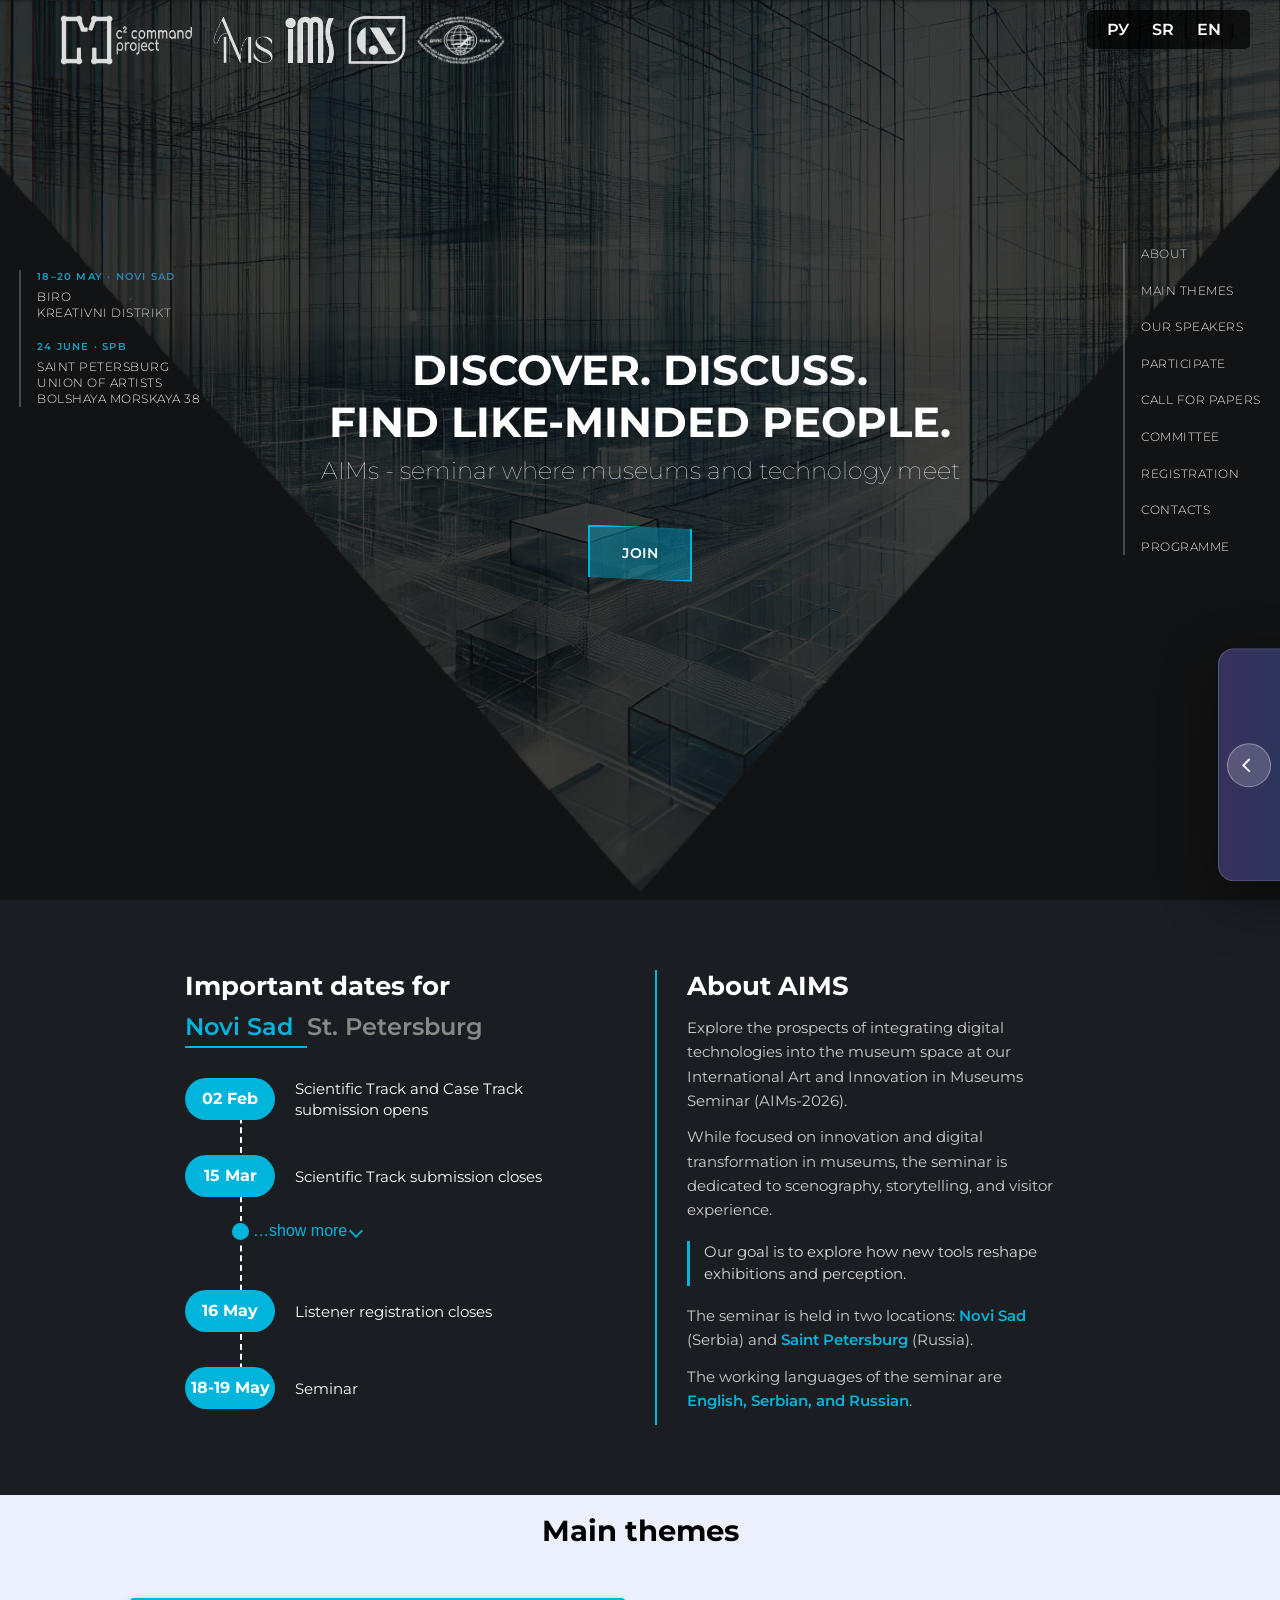
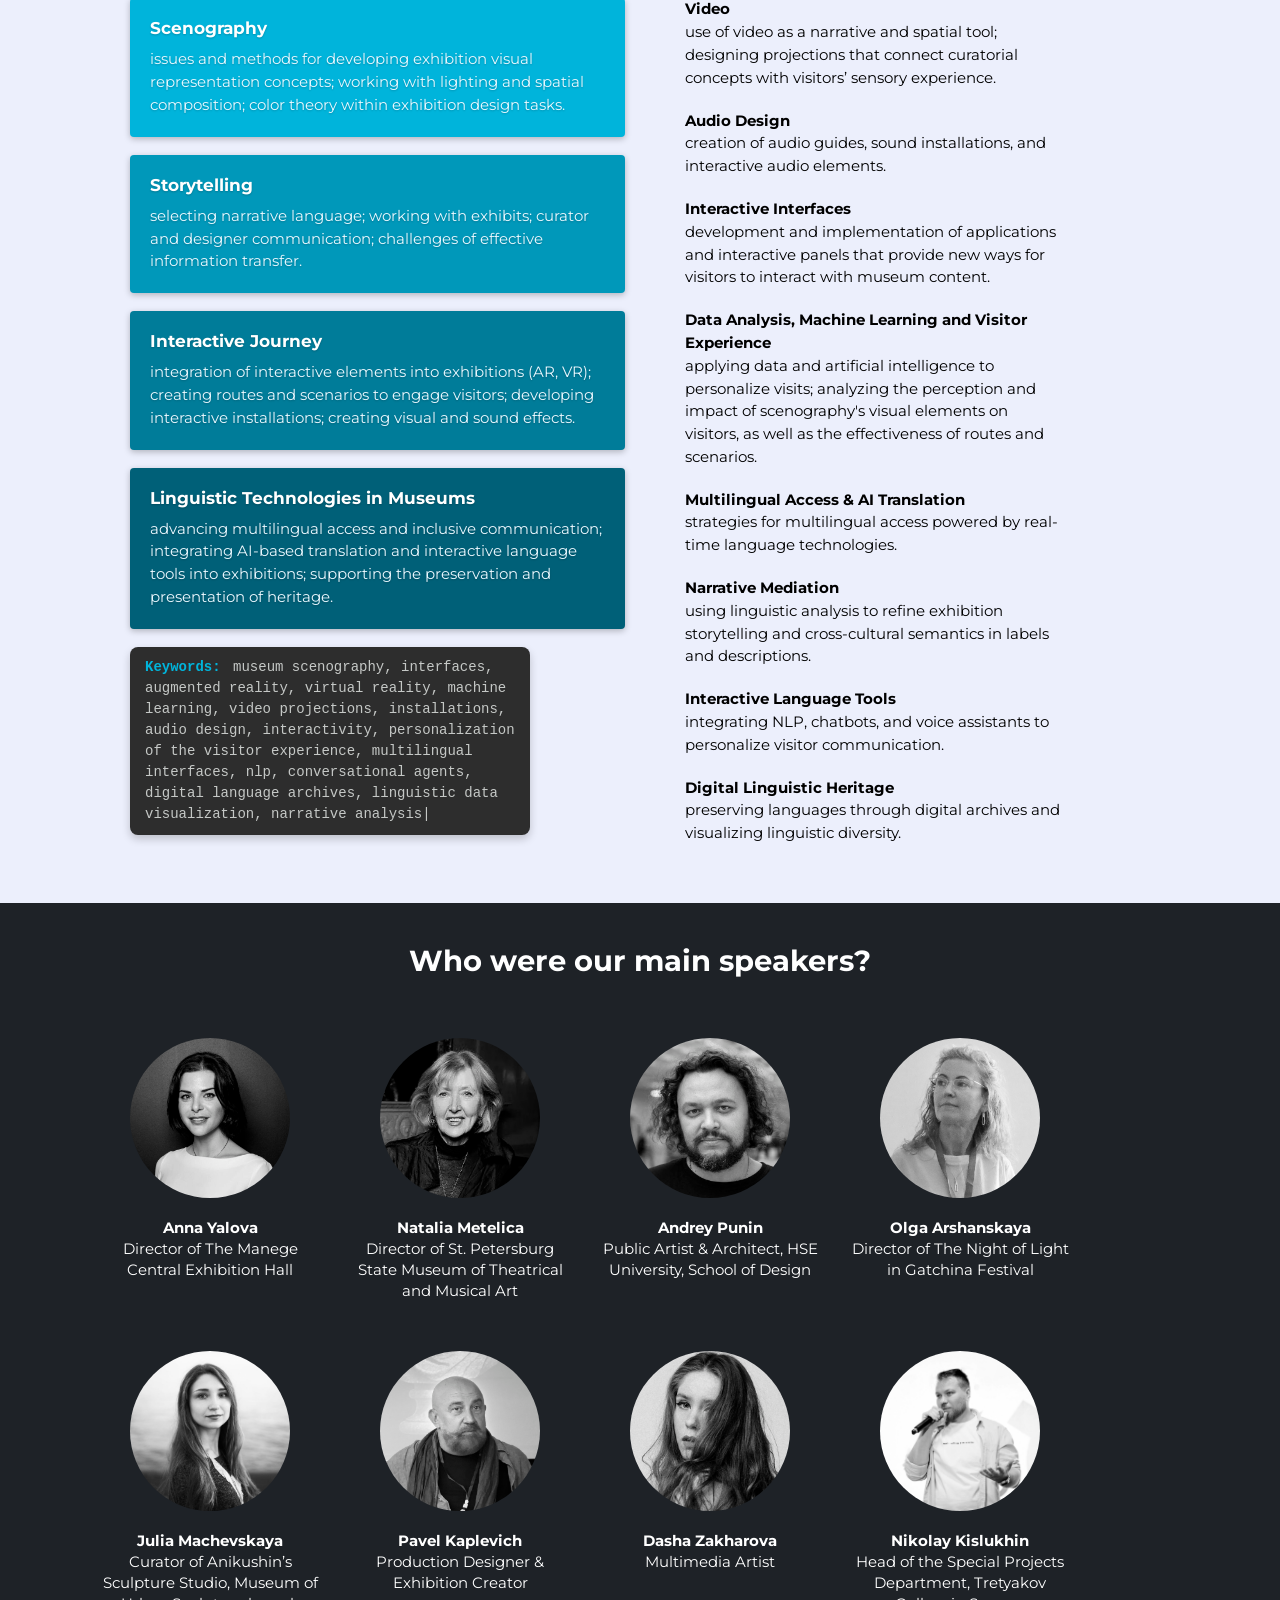
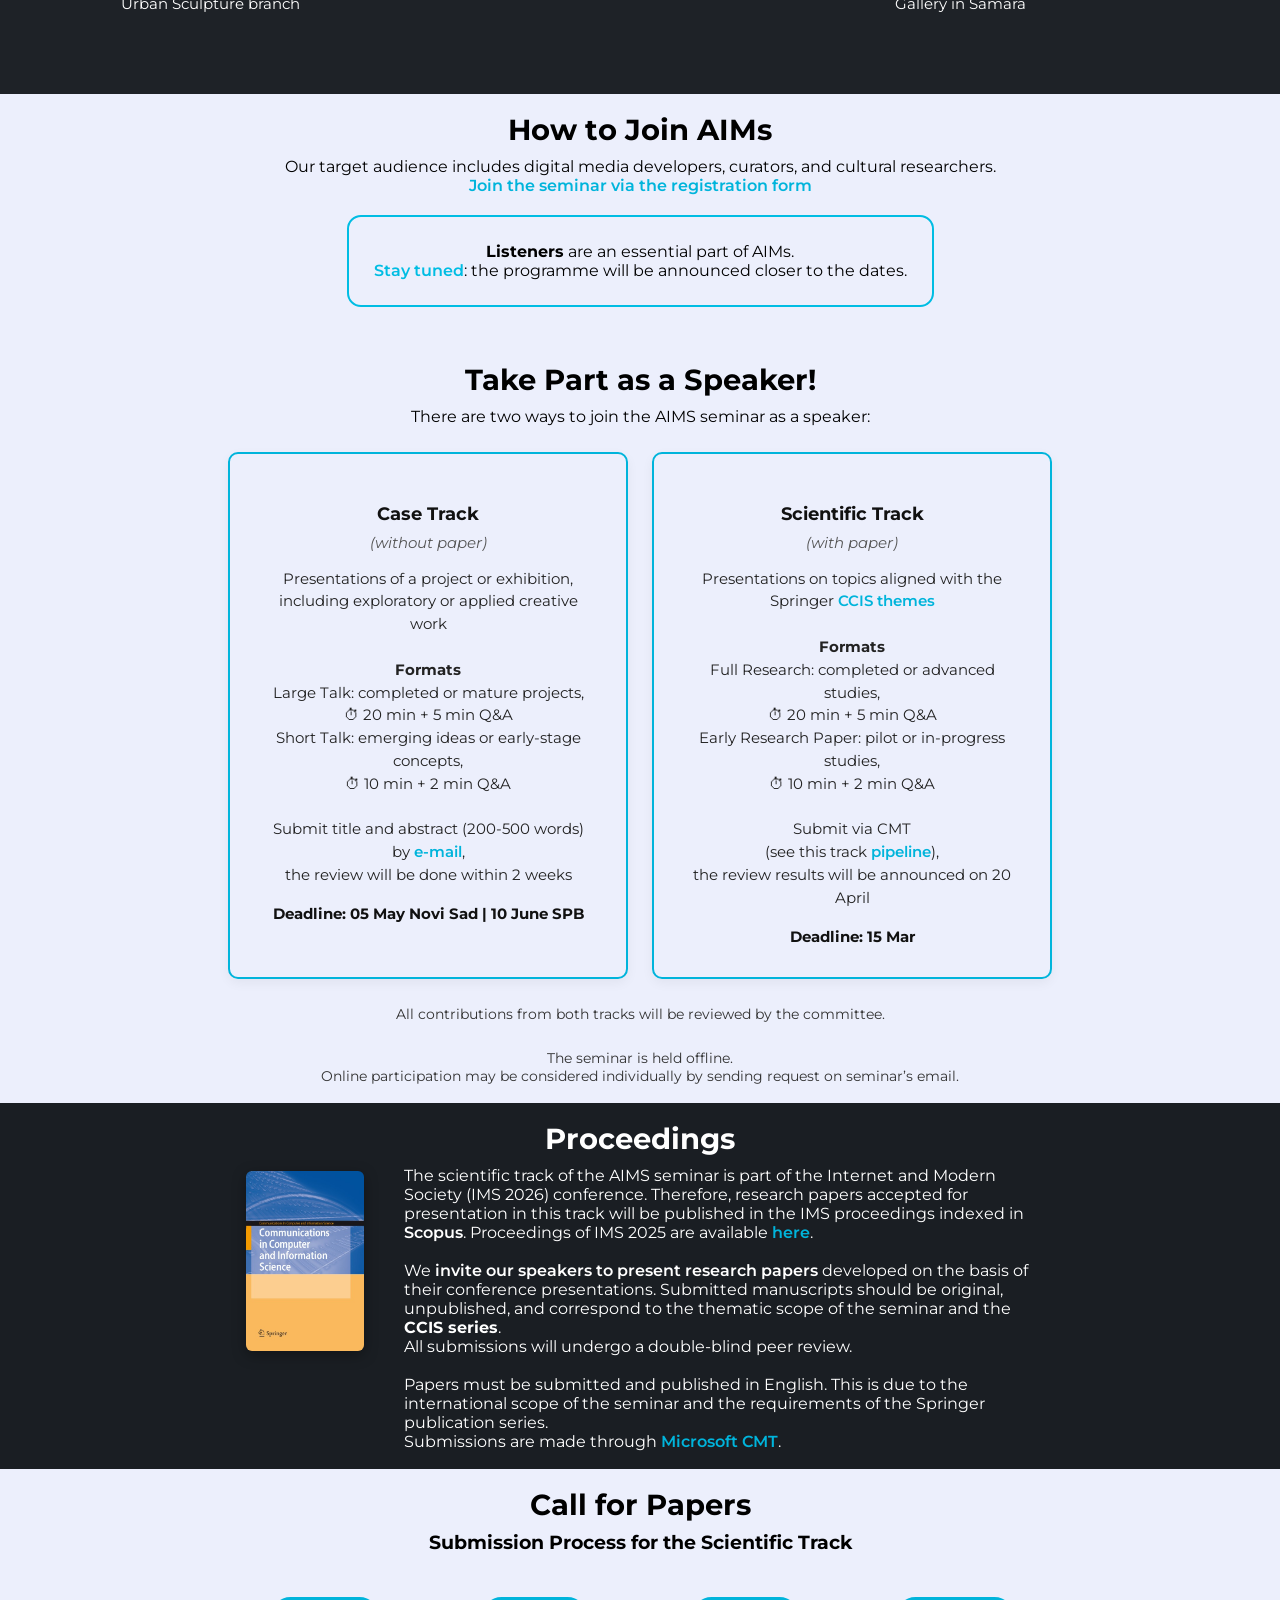
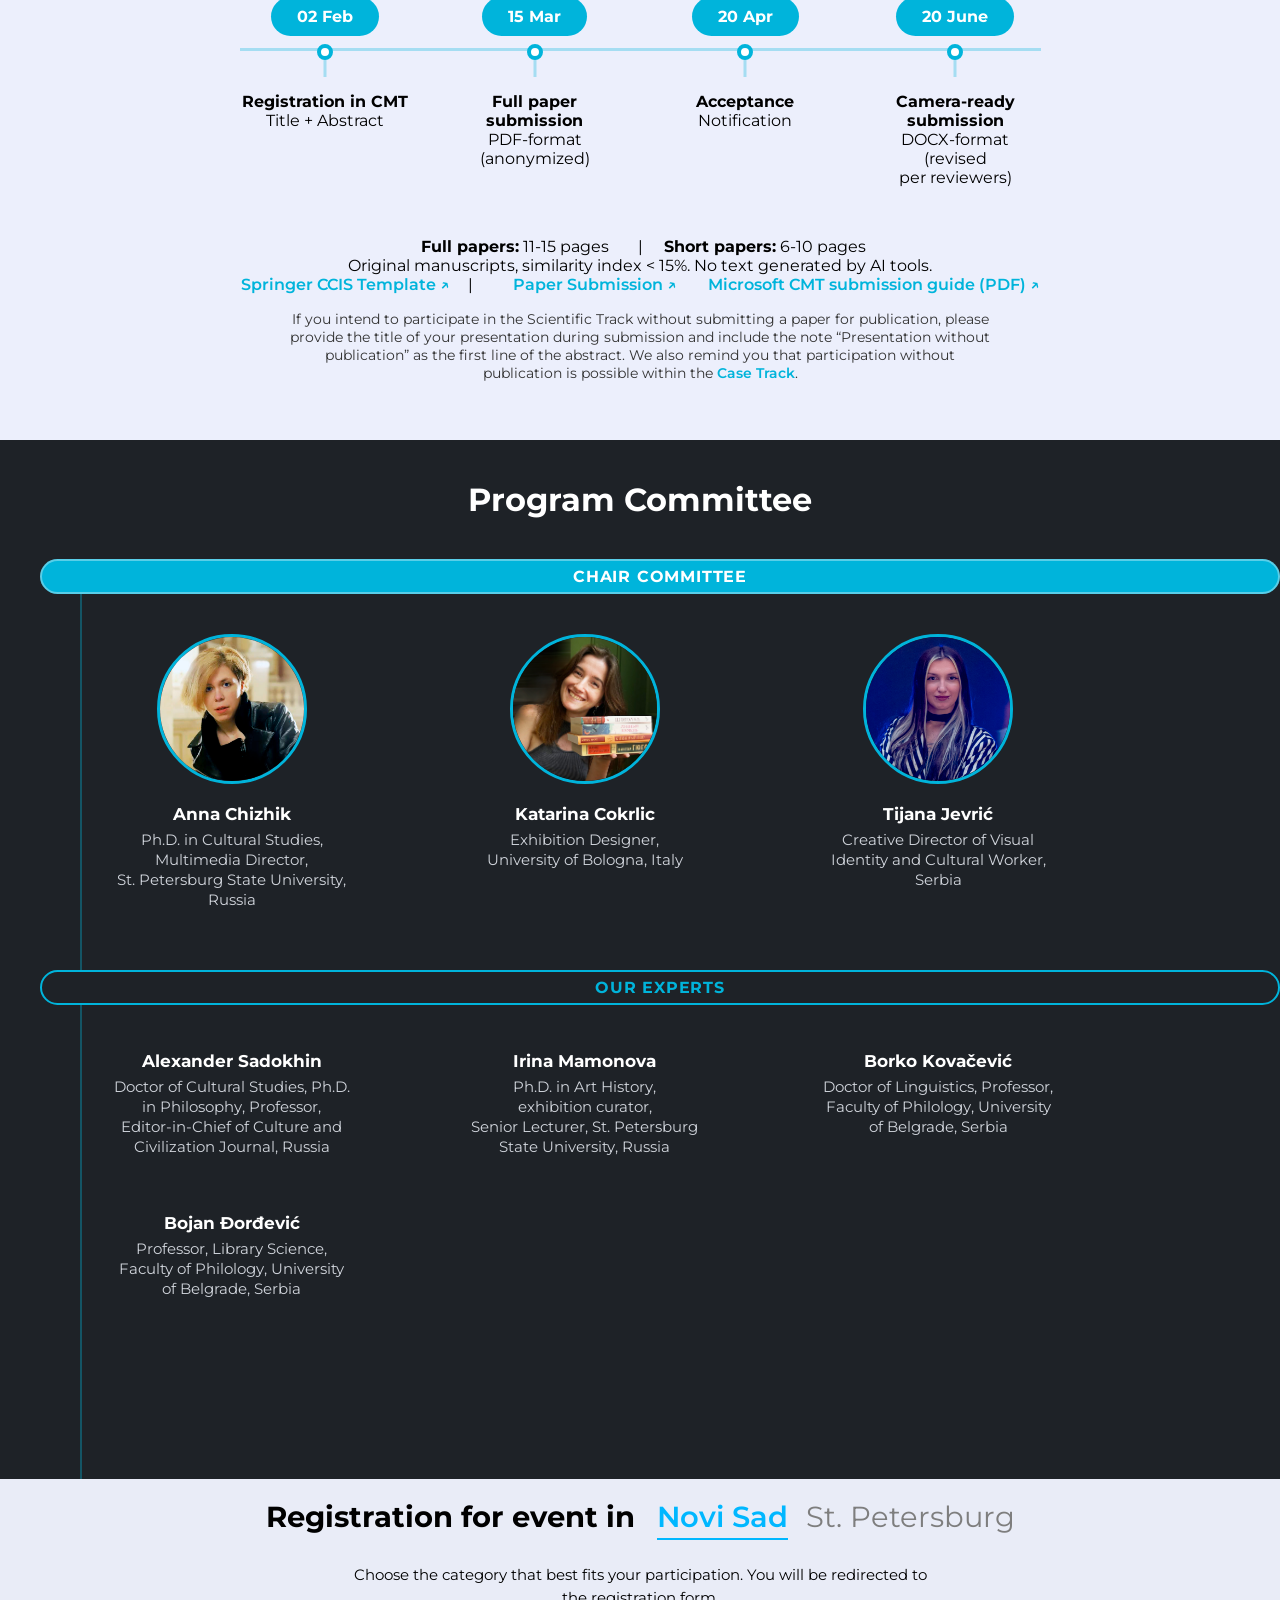
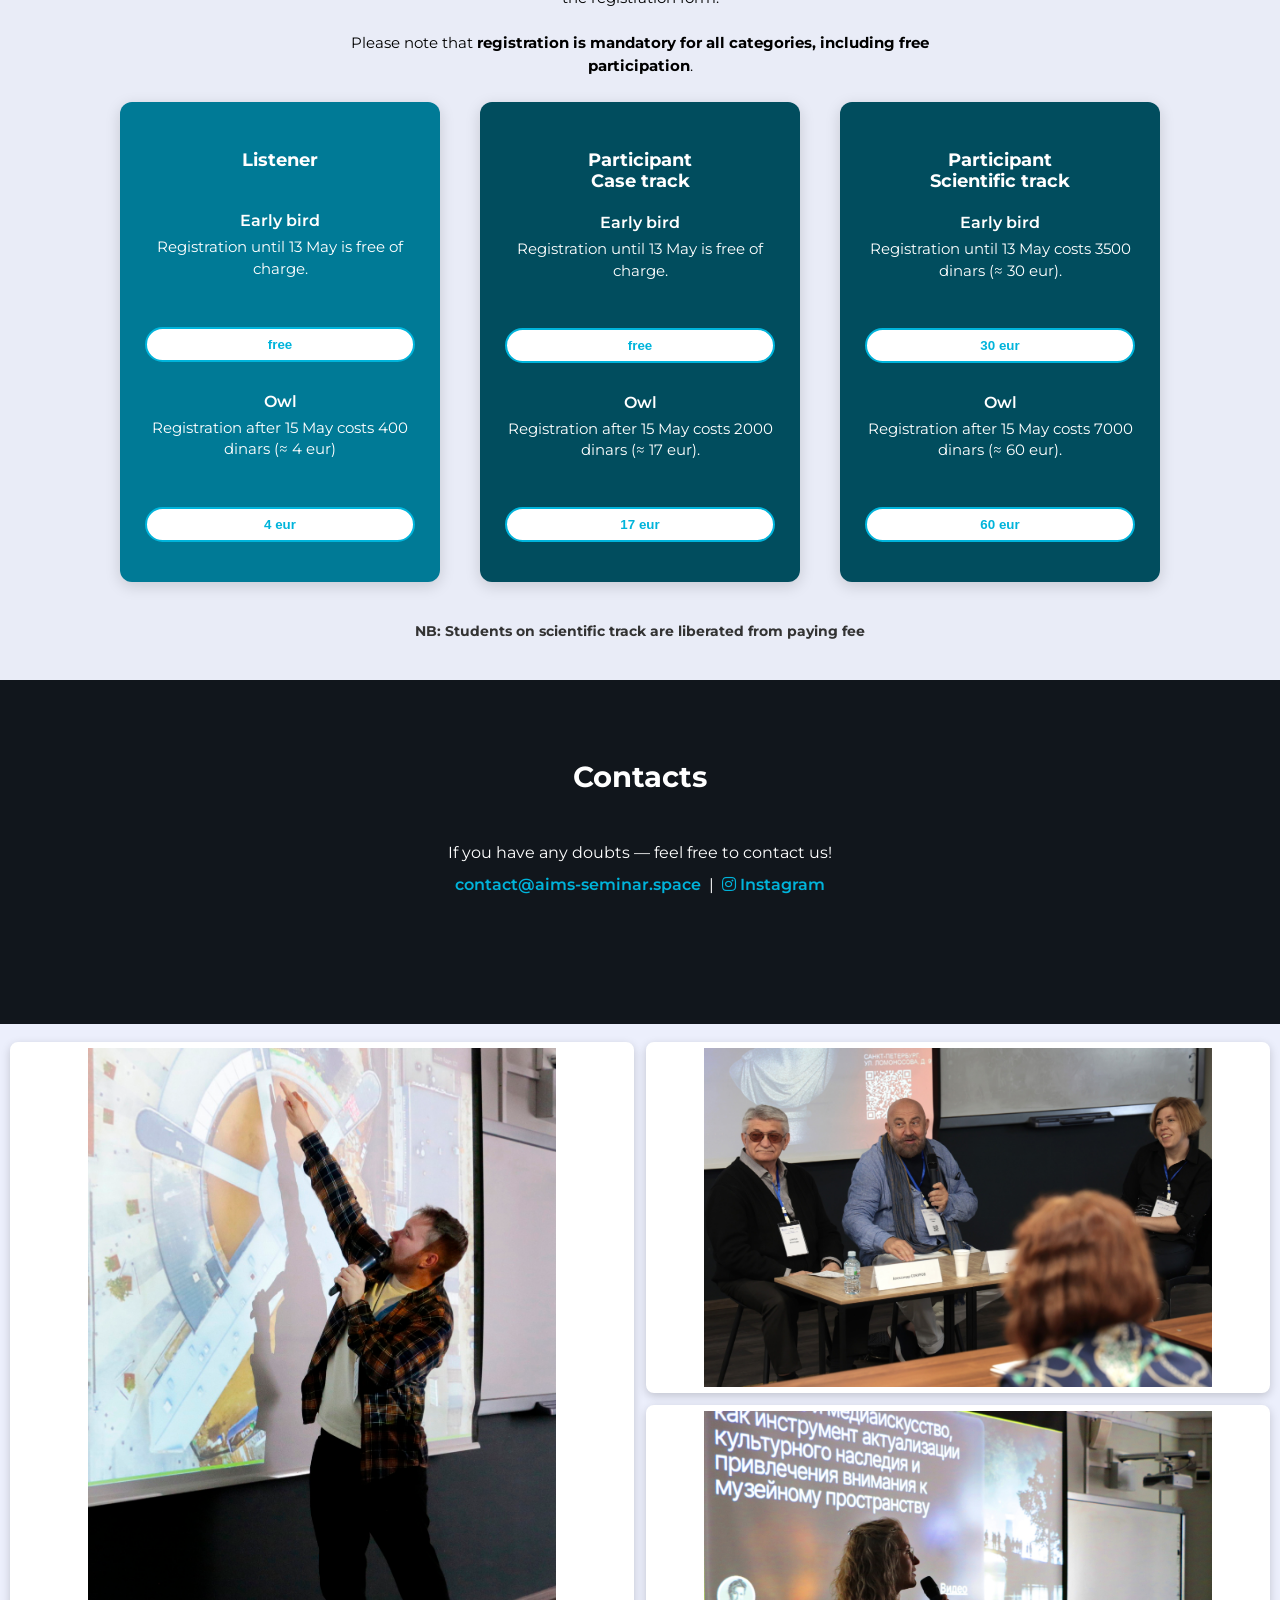
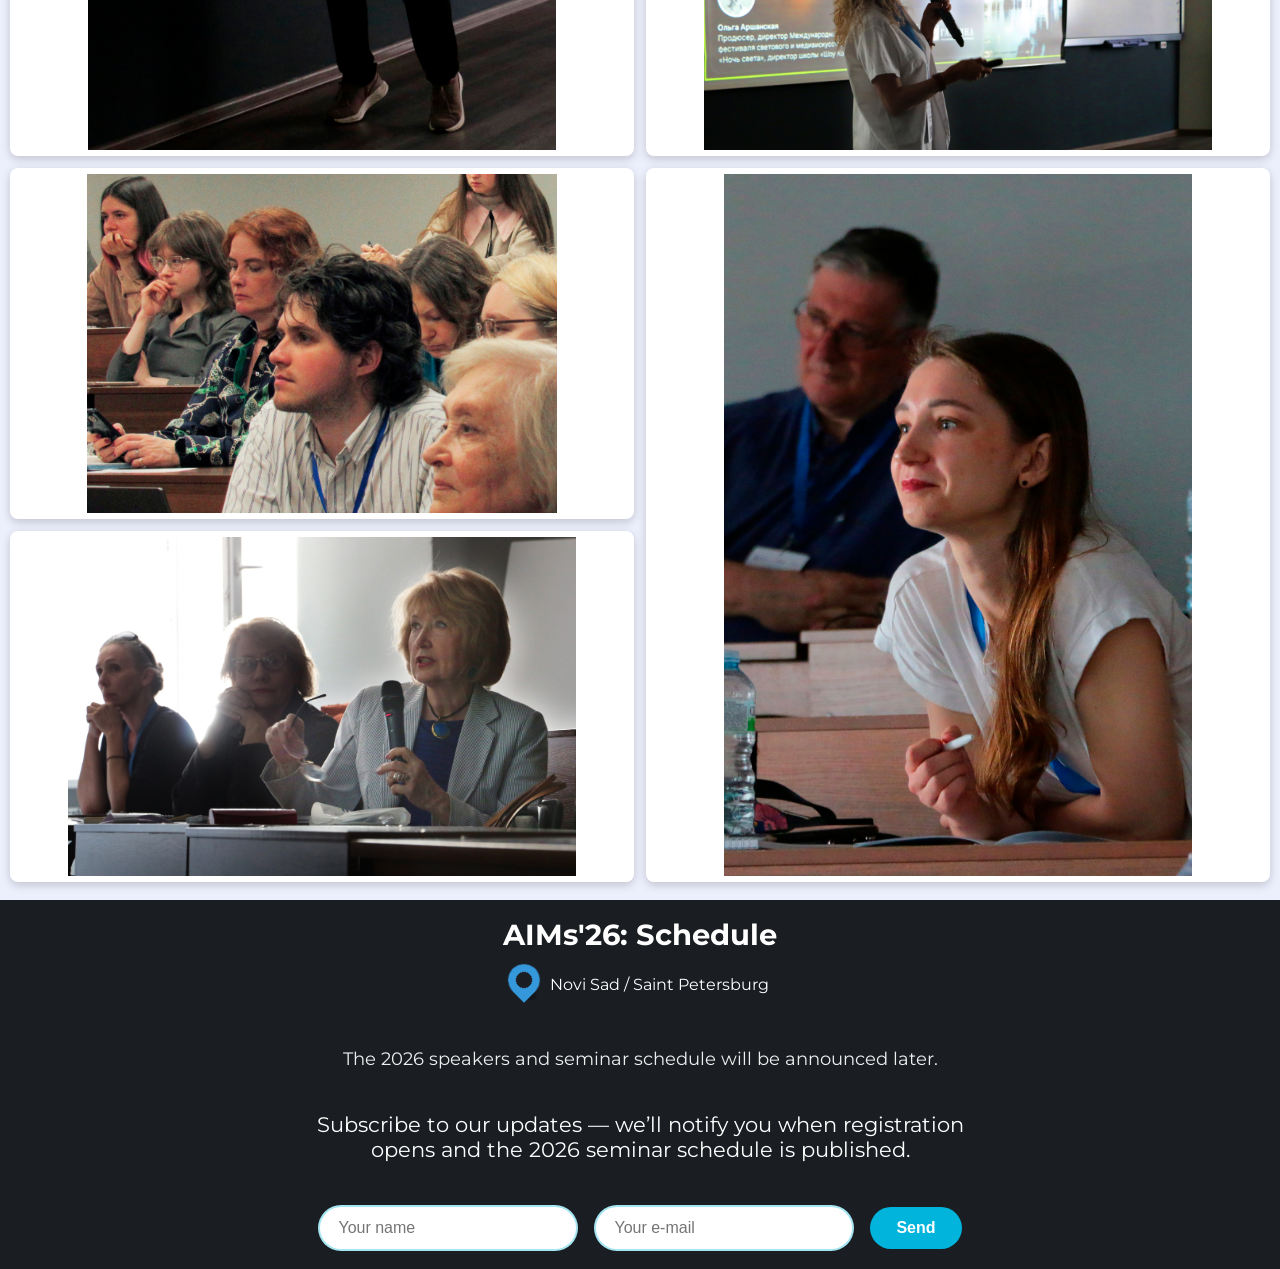
==== commit b60c6bdd: "Add files via upload" ====
--- a/index.html
+++ b/index.html
@@ -187,10 +187,25 @@
       
       <!-- Интро -->
       <section class="intro-section" id="home">
+        <div class="hero-locations">
+          <div class="hero-location">
+            <span>18–20 МАЯ · НОВИ-САД</span>
+            BIRO<br>
+            Kreativni Distrikt
+          </div>
+
+          <div class="hero-location">
+            <span>24 ИЮНЯ · СПБ</span>
+            Санкт-Петербургский<br> Союз художников<br>
+            Большая Морская, 38
+          </div>
+        </div>
         <h1>
           Исследуйте. Обсуждайте. <span class="intro-break">Находите единомышленников.</span>
         </h1>
         <h2>АIMs - место где встречаются музеи и цифровые технологии</h2>
+        <div class="hero-venues">
+
         <a
           class="btn btn-ghost btn-gradient"
           href="#take-part"
--- a/style.css
+++ b/style.css
@@ -3629,4 +3629,68 @@
 
 .deadline-tab.exhibition-tab .deadline-tab-btn:hover {
   background: rgba(0, 180, 219, 0.32);
+}
+
+
+.hero-locations {
+  position: fixed;
+  top: 30%;
+  left: 1.5%;
+  z-index: 180;
+
+  display: flex;
+  flex-direction: column;
+  gap: 1.2rem;
+
+  padding-left: 16px;
+  border-left: 2px solid rgba(255,255,255,0.25);
+
+  color: white;
+  text-align: left;
+  mix-blend-mode: difference;
+}
+
+.hero-location {
+  max-width: 180px;
+
+  font-size: 12px;
+  line-height: 1.35;
+  font-weight: 300;
+  text-transform: uppercase;
+  letter-spacing: 0.5px;
+}
+
+.hero-location span {
+  display: block;
+  margin-bottom: 5px;
+
+  color: #00b4db;
+  font-size: 10px;
+  font-weight: 600;
+  letter-spacing: 1.2px;
+}
+
+@media screen and (max-width: 1123px) {
+  .hero-locations {
+    top: 72px;
+    left: 18px;
+
+    gap: 6px;
+    padding-left: 10px;
+
+    border-left: 2px solid rgba(255,255,255,0.25);
+    mix-blend-mode: normal;
+  }
+
+  .hero-location {
+    max-width: 190px;
+    font-size: 10px;
+    line-height: 1.3;
+    letter-spacing: 0.3px;
+  }
+
+  .hero-location span {
+    font-size: 8px;
+    margin-bottom: 3px;
+  }
 }
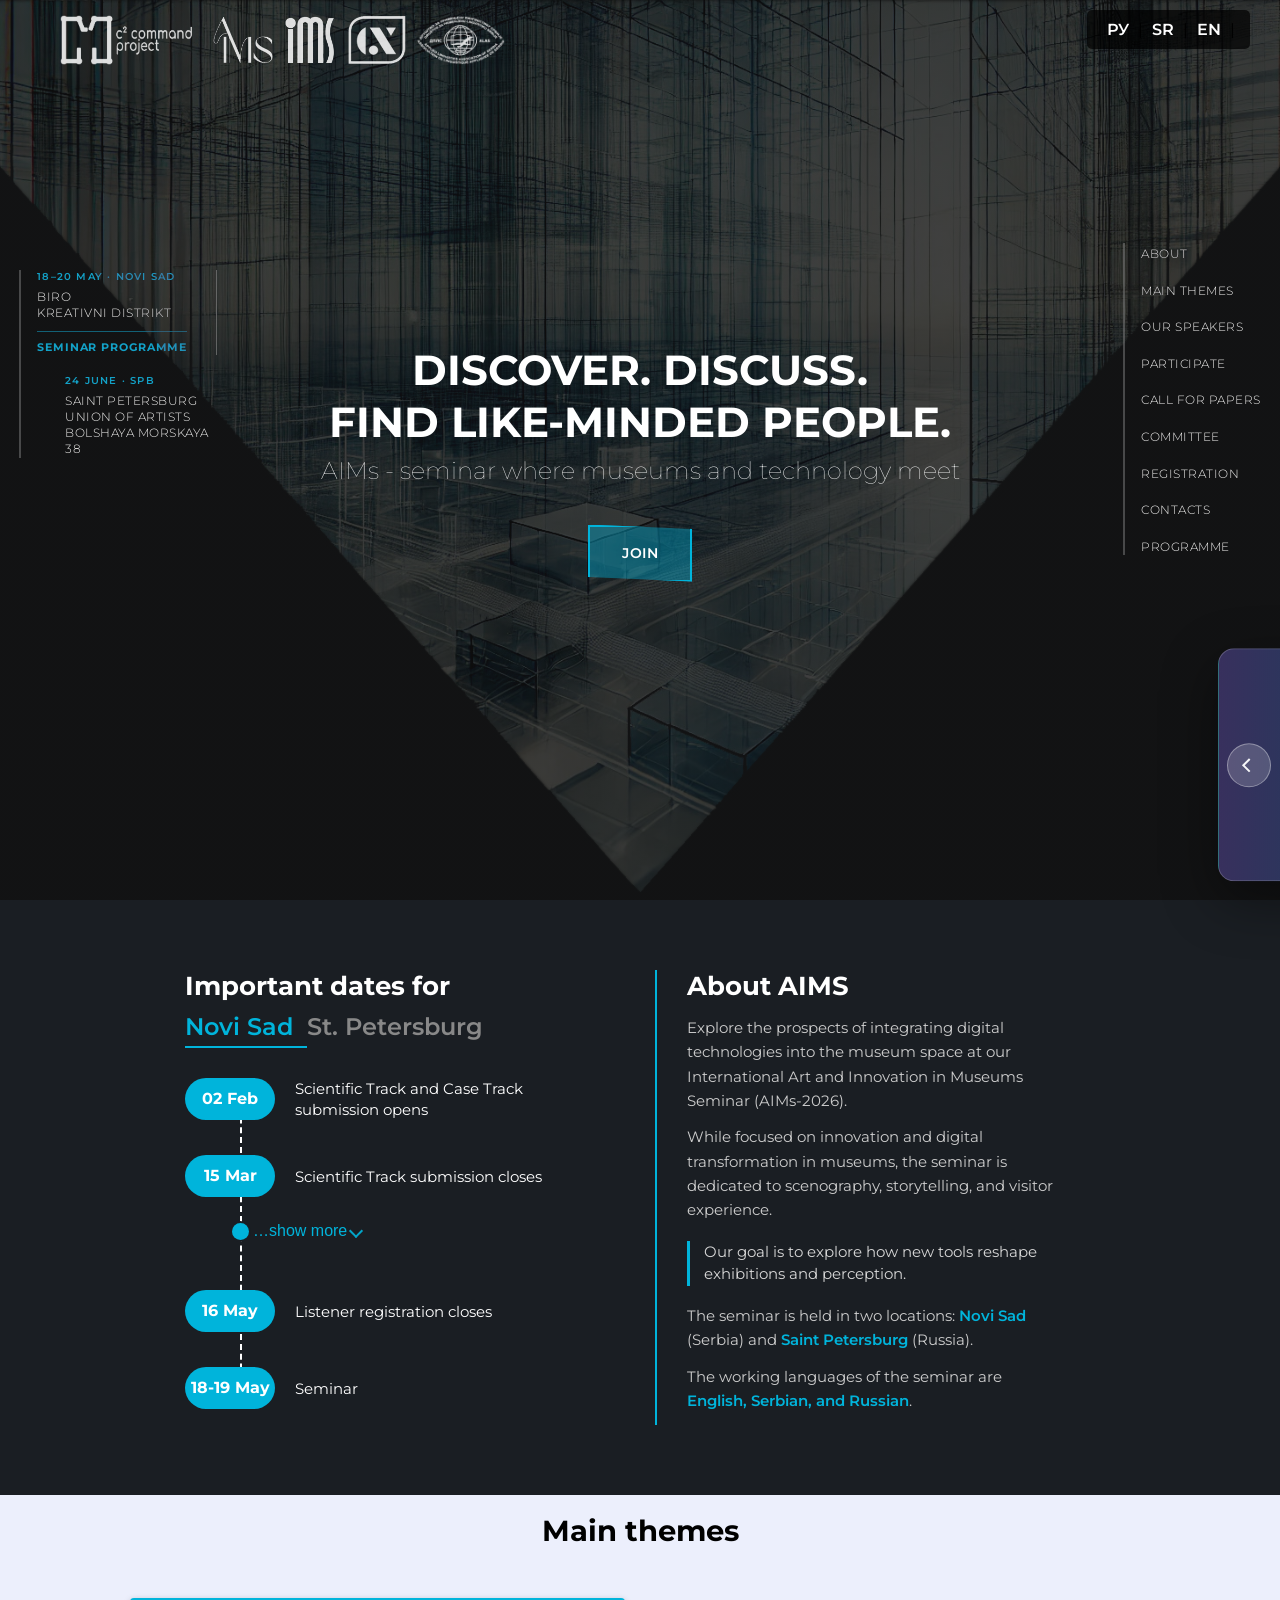
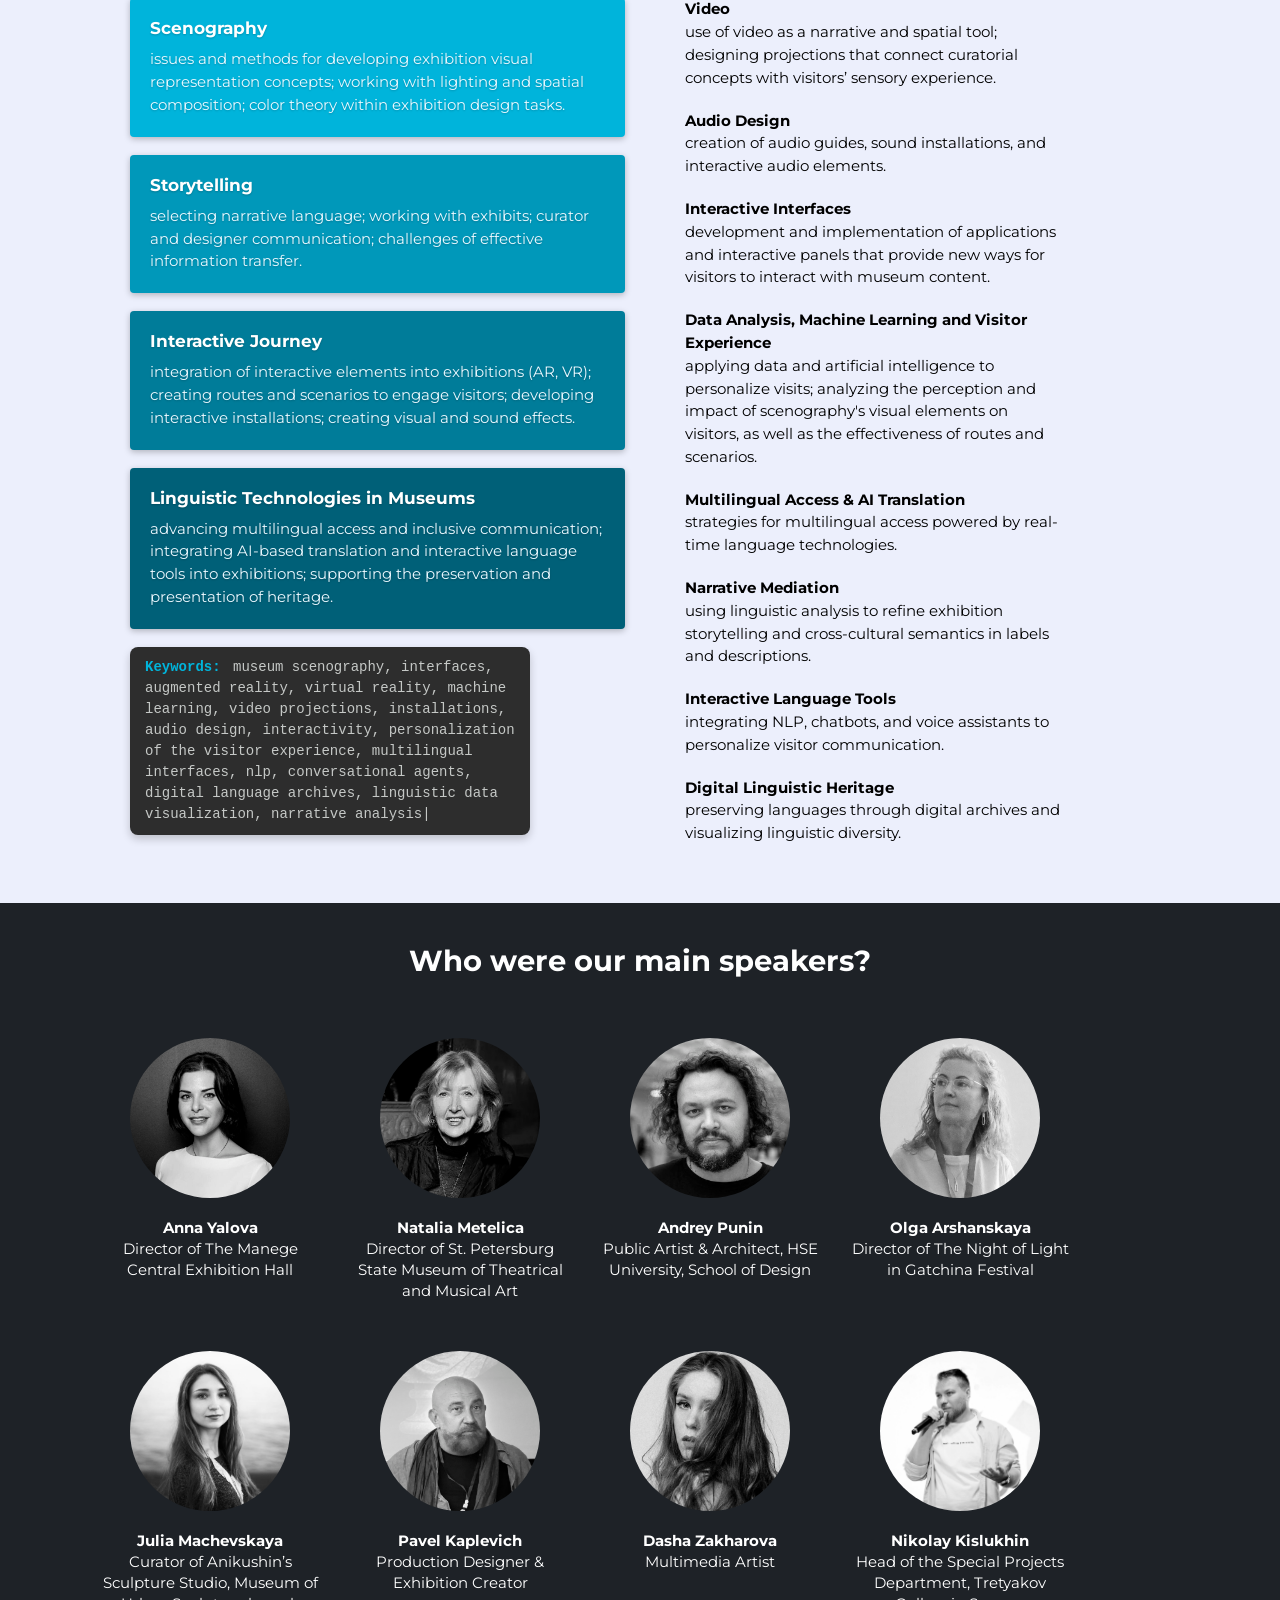
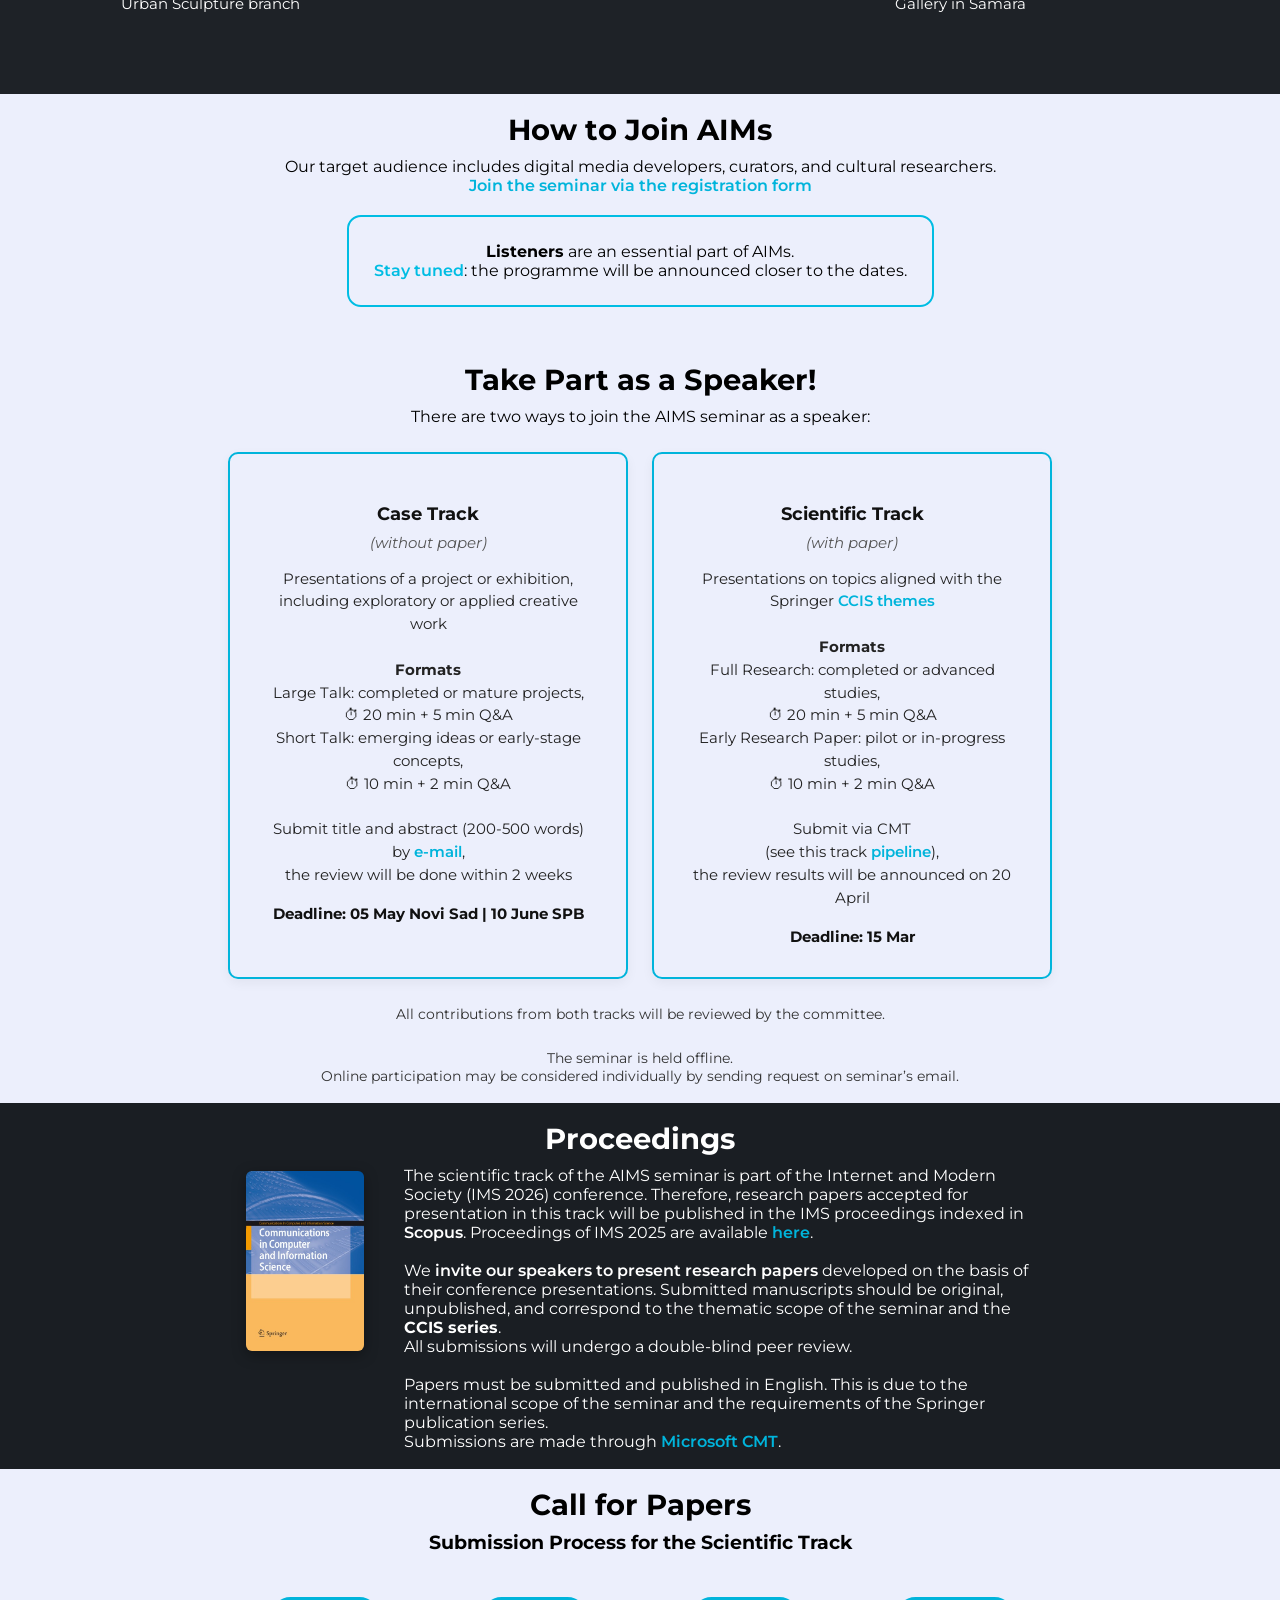
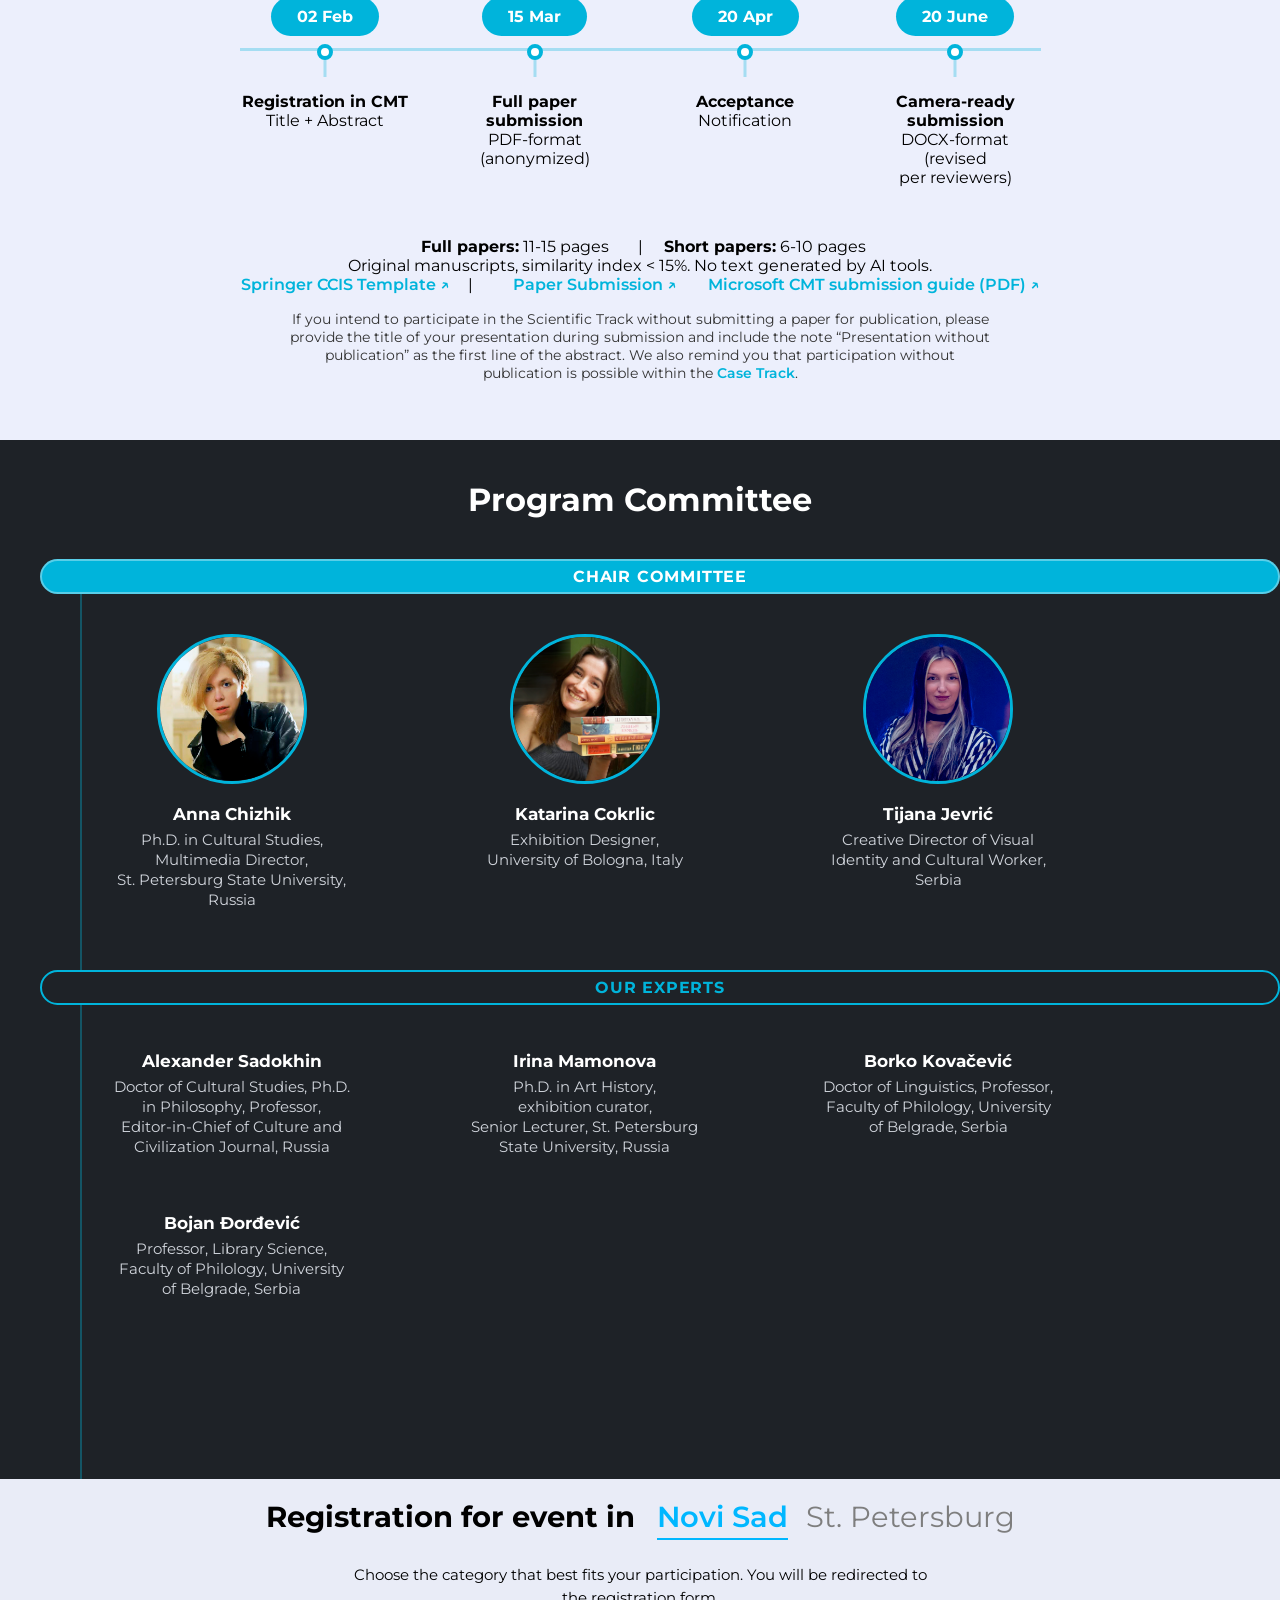
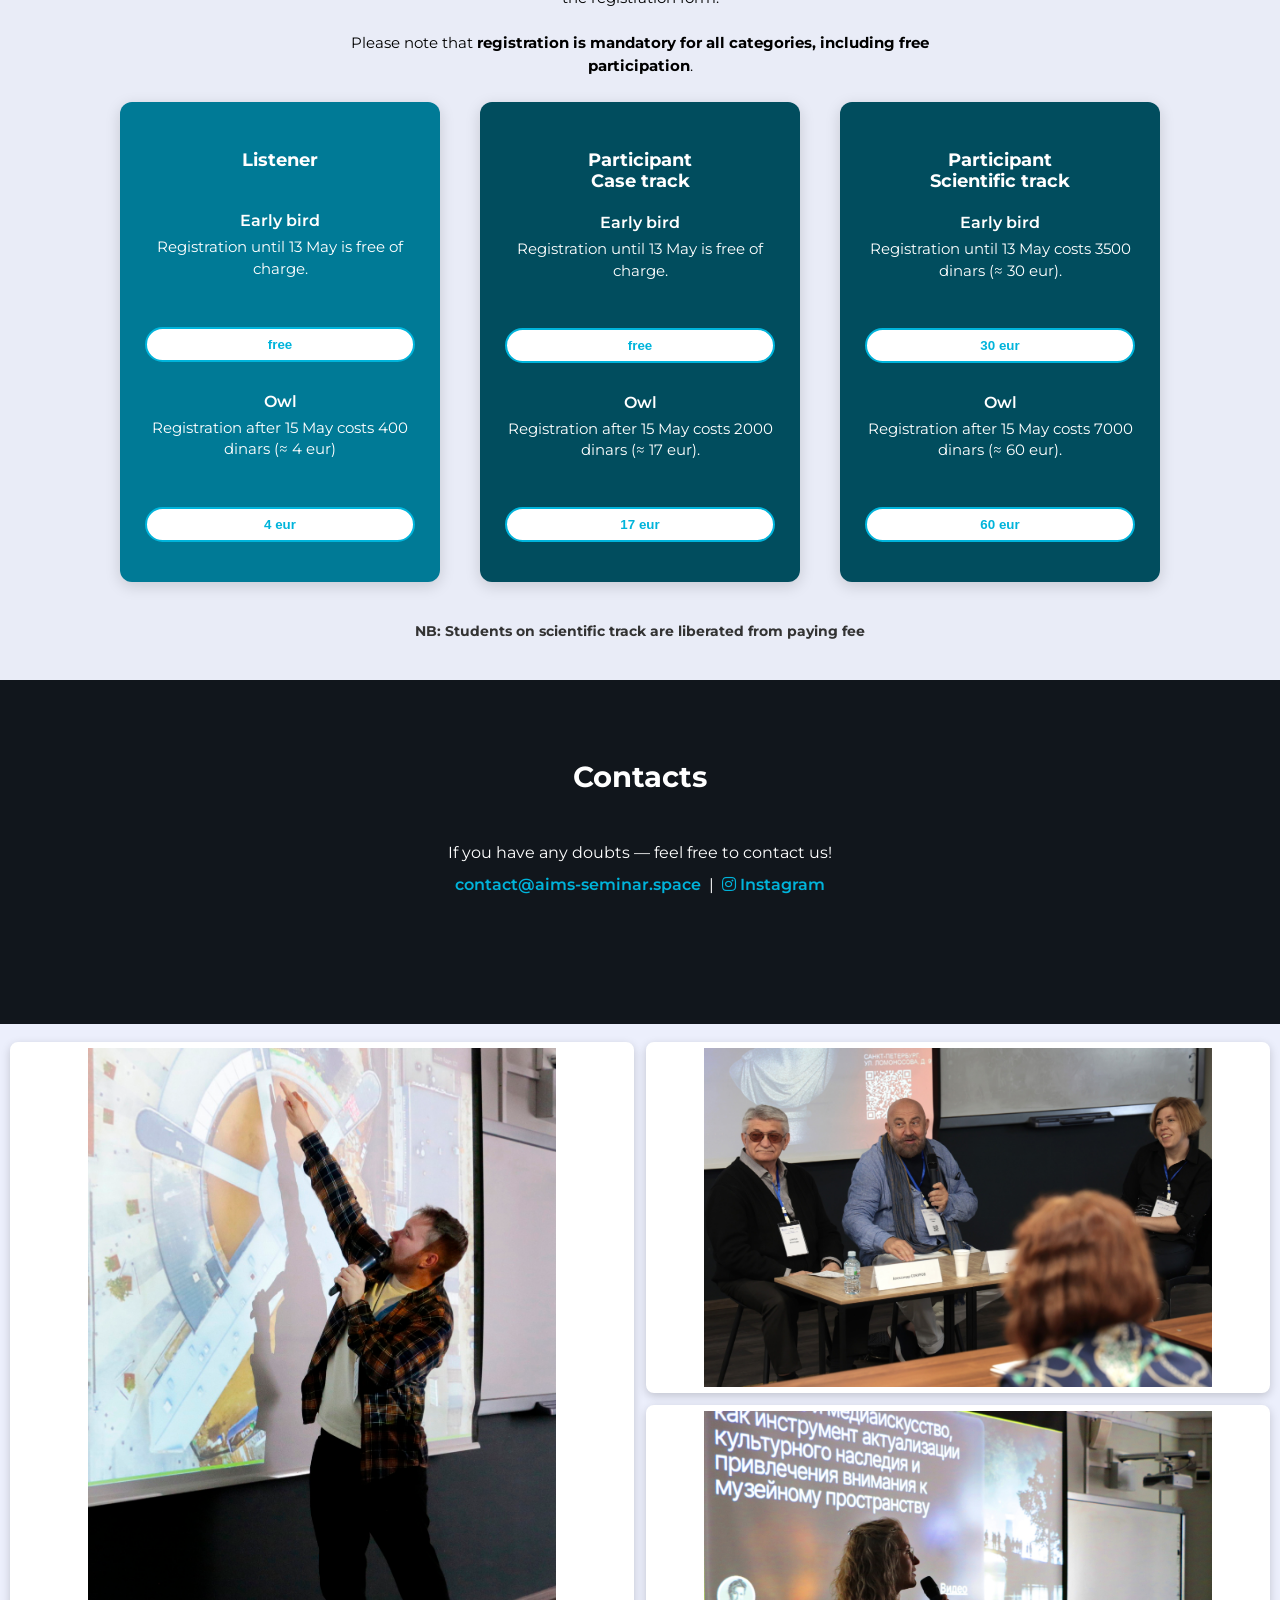
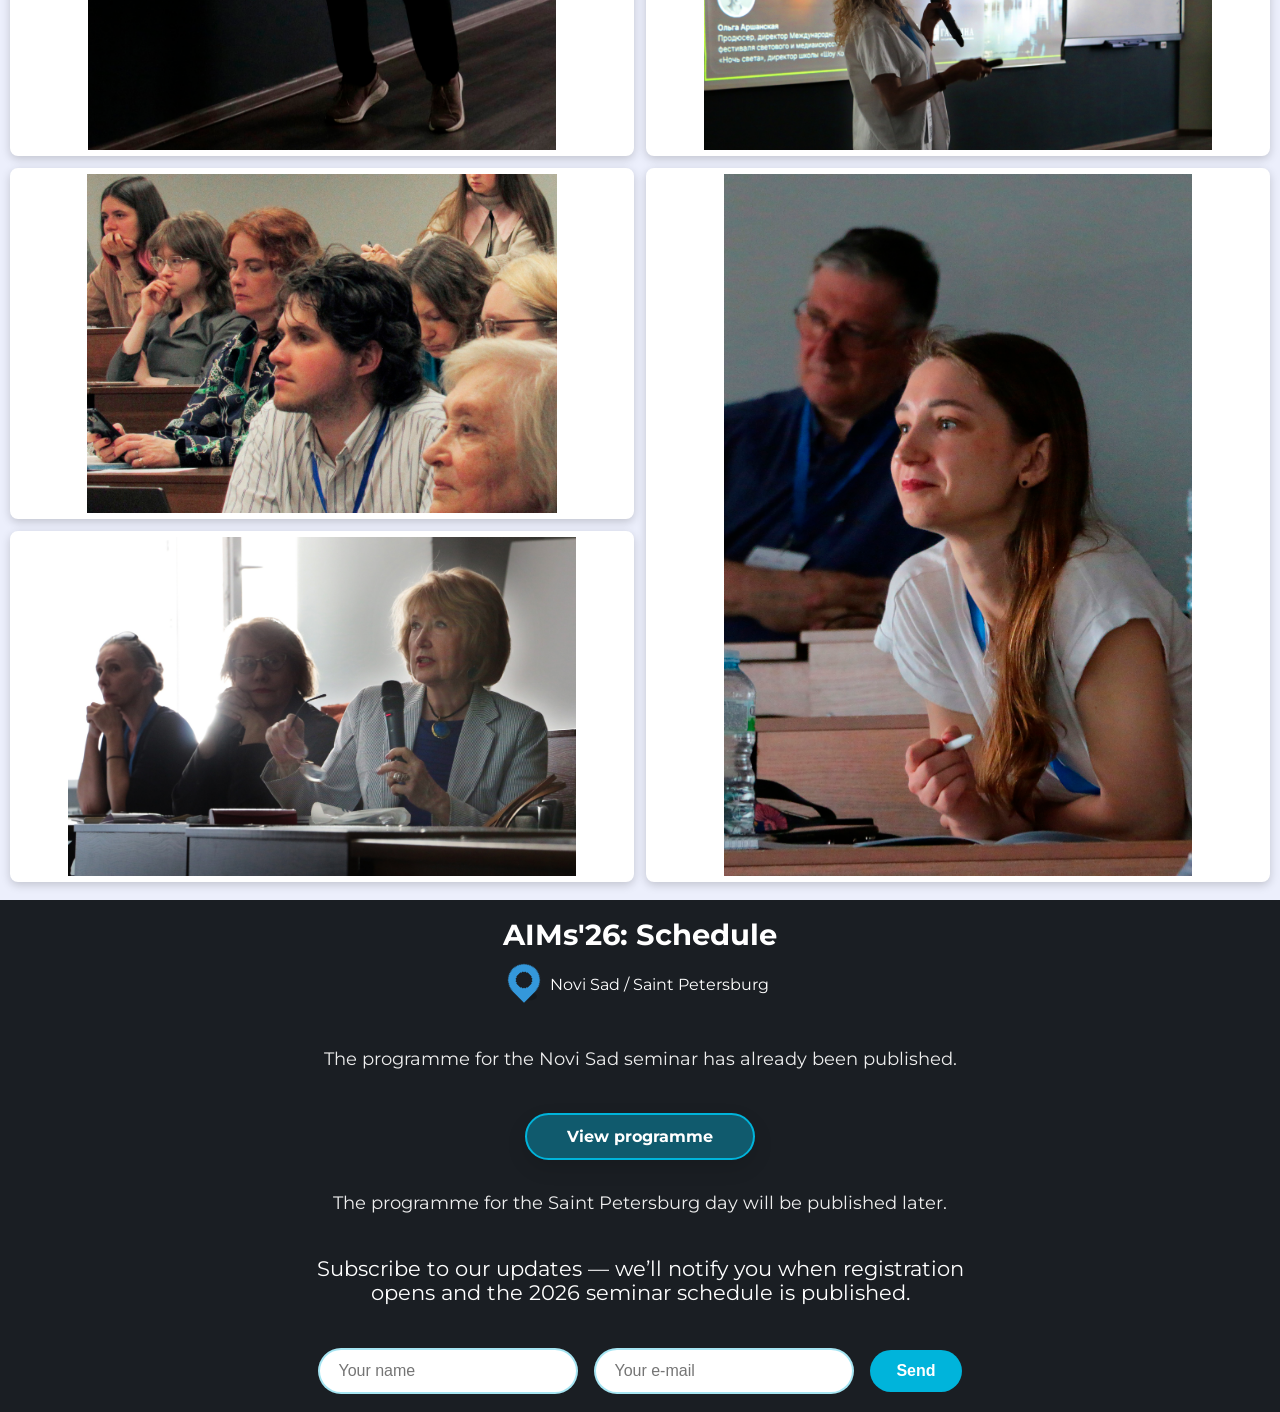
==== commit bdff41af: "Add files via upload" ====
--- a/index.html
+++ b/index.html
@@ -187,16 +187,21 @@
       
       <!-- Интро -->
       <section class="intro-section" id="home">
-        <div class="hero-locations">
-          <div class="hero-location">
+        <div class="hero-locations"> 
+          <div class="hero-location hero-location-ns">
             <span>18–20 МАЯ · НОВИ-САД</span>
             BIRO<br>
             Kreativni Distrikt
-          </div>
-
-          <div class="hero-location">
+
+            <a class="hero-location-link" href="program-aims2026.html">
+              Программа семинара
+            </a>
+          </div>
+
+          <div class="hero-location hero-location-spb">
             <span>24 ИЮНЯ · СПБ</span>
-            Санкт-Петербургский<br> Союз художников<br>
+            Санкт-Петербургский<br>
+            Союз художников<br>
             Большая Морская, 38
           </div>
         </div>
@@ -208,10 +213,11 @@
 
         <a
           class="btn btn-ghost btn-gradient"
-          href="#take-part"
+          href="#registration"
         >
-          Присоединиться
+          Регистрация
         </a>
+       
       </section>
 
       <!-- Раздел "О семинаре" -->
@@ -911,8 +917,21 @@
           </div>
           <div class="place-text">Нови-Сад / Санкт-Петербург</div>
         </div>
+        <!--
         <p class="subscribe-text">
           Информация о докладчиках и программе семинара 2026 года будет опубликована позднее.
+        </p>
+      -->
+        <p class="subscribe-text">
+          Программа семинара в Нови-Саде уже опубликована.
+        </p>
+
+        <a class="registration-main-btn" href="program-aims2026.html">
+          Посмотреть программу
+        </a>
+
+        <p class="subscribe-text">
+          Программа петербургского дня будет опубликована позднее.
         </p>
        <p class="note-w">
           Подпишитесь на обновления, и мы уведомим вас, когда откроется регистрация и будет опубликована программа семинара 2026 года.
--- a/style.css
+++ b/style.css
@@ -3648,6 +3648,15 @@
   color: white;
   text-align: left;
   mix-blend-mode: difference;
+  transition:  opacity 0.65s ease,
+    transform 0.65s ease,
+    filter 0.65s ease;
+}
+
+.hero-locations.is-hidden {
+  opacity: 0;
+  transform: translateX(-10px);
+  pointer-events: none;
 }
 
 .hero-location {
@@ -3693,4 +3702,77 @@
     font-size: 8px;
     margin-bottom: 3px;
   }
+}
+
+.hero-location-link {
+  display: inline-block;
+  margin-top: 10px;
+  padding-top: 8px;
+
+  color: #00b4db;
+  font-size: 11px;
+  font-weight: 700;
+  letter-spacing: 0.08em;
+  text-transform: uppercase;
+
+  border-top: 1px solid rgba(0, 180, 219, 0.55);
+}
+
+.hero-location-link:hover {
+  color: #00d1ff;
+  text-shadow: 0 0 8px rgba(0, 180, 219, 0.55);
+}
+
+#program .registration-main-btn {
+  background: rgba(0, 180, 219, 0.4) !important;
+  border: 2px solid #00b4db !important;
+  color: #fff !important;
+}
+
+#program .registration-main-btn:hover {
+  background: linear-gradient(90deg, #00b4db 0%, #0083b0 100%) !important;
+  border-color: transparent !important;
+  color: #fff !important;
+}
+
+.hero-location-ns {
+  padding-right: 28px;
+  border-right: 1px solid rgba(255, 255, 255, 0.35);
+}
+
+.hero-location-spb {
+  padding-left: 28px;
+}
+
+.hero-location-link {
+  display: inline-block;
+  margin-top: 10px;
+  padding-top: 8px;
+
+  color: #00b4db;
+  font-size: 11px;
+  font-weight: 700;
+  letter-spacing: 0.08em;
+  text-transform: uppercase;
+
+  border-top: 1px solid rgba(0, 180, 219, 0.55);
+}
+
+.hero-location-link:hover {
+  color: #00d1ff;
+  text-shadow: 0 0 8px rgba(0, 180, 219, 0.55);
+}
+
+@media (max-width: 750px) {
+  .hero-location-ns {
+    padding-right: 0;
+    padding-bottom: 14px;
+    border-right: none;
+    border-bottom: 1px solid rgba(255, 255, 255, 0.35);
+  }
+
+  .hero-location-spb {
+    padding-left: 0;
+    padding-top: 14px;
+  }
 }
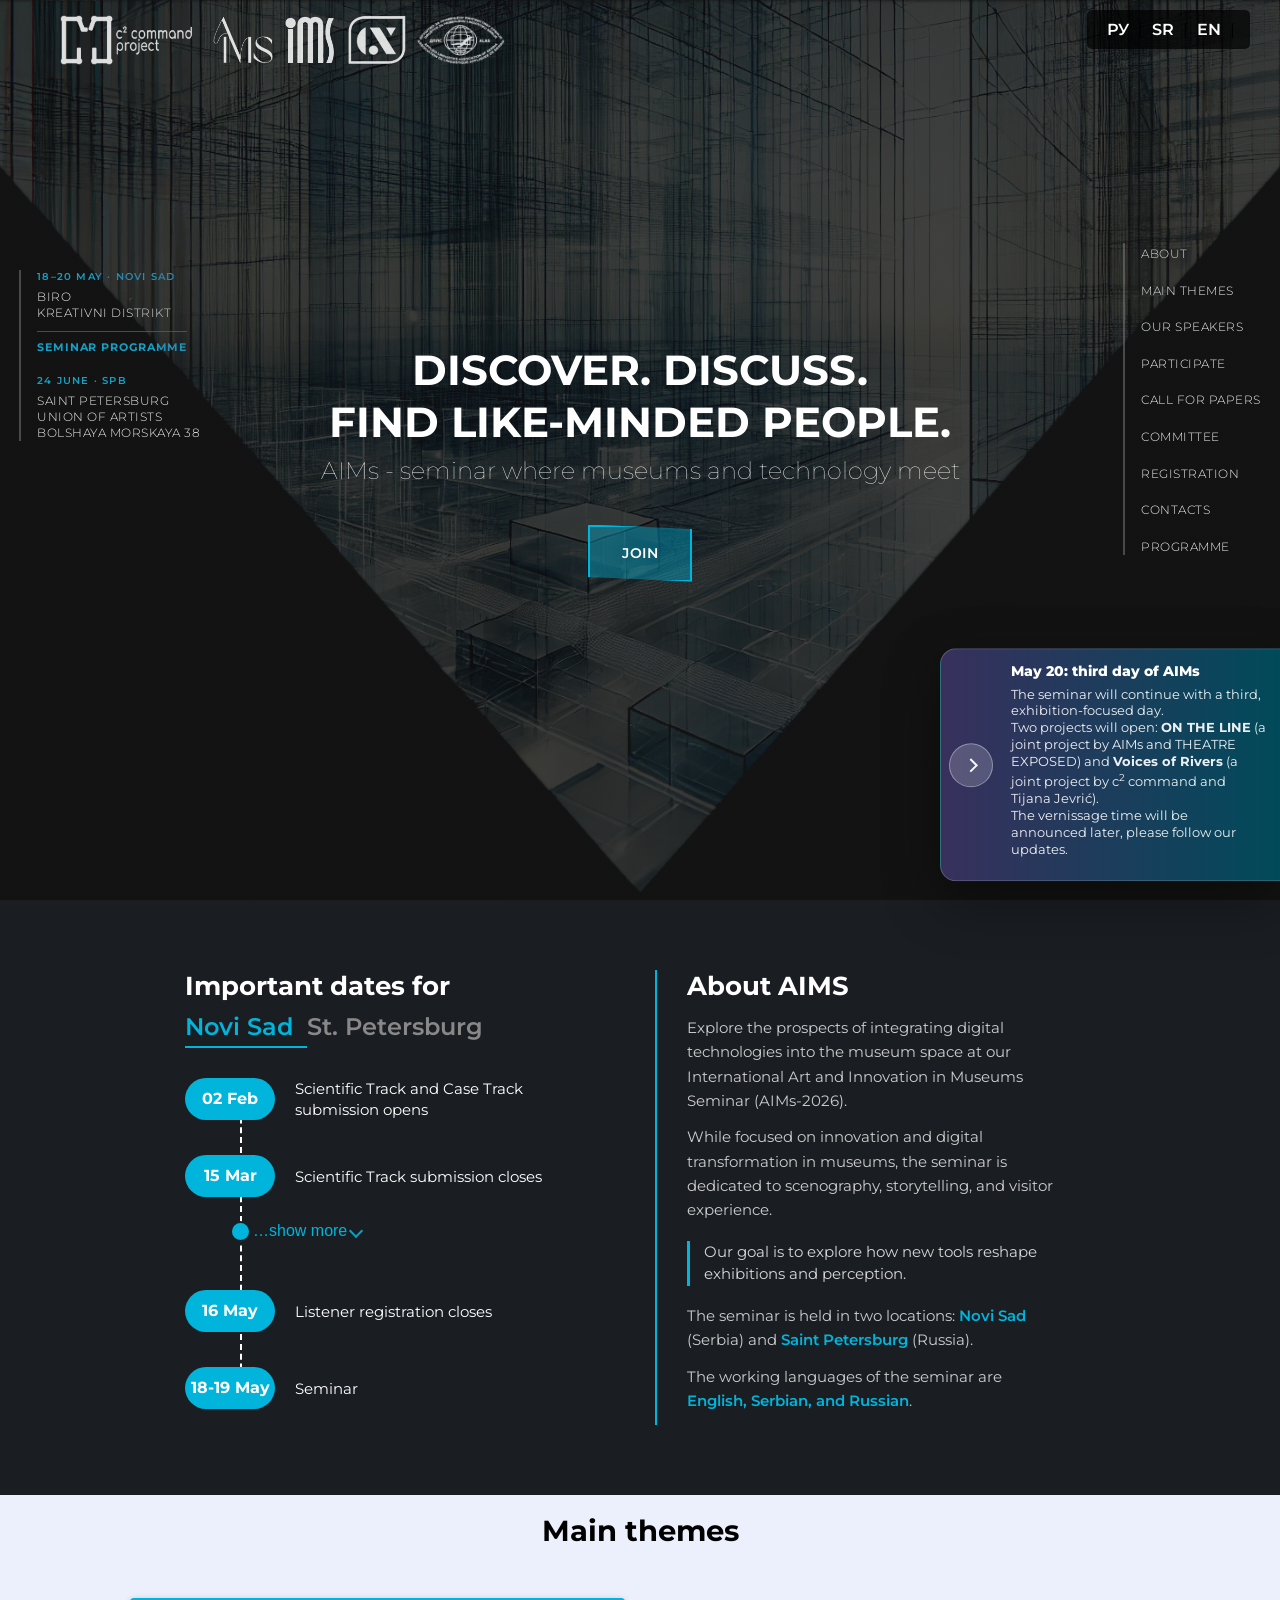
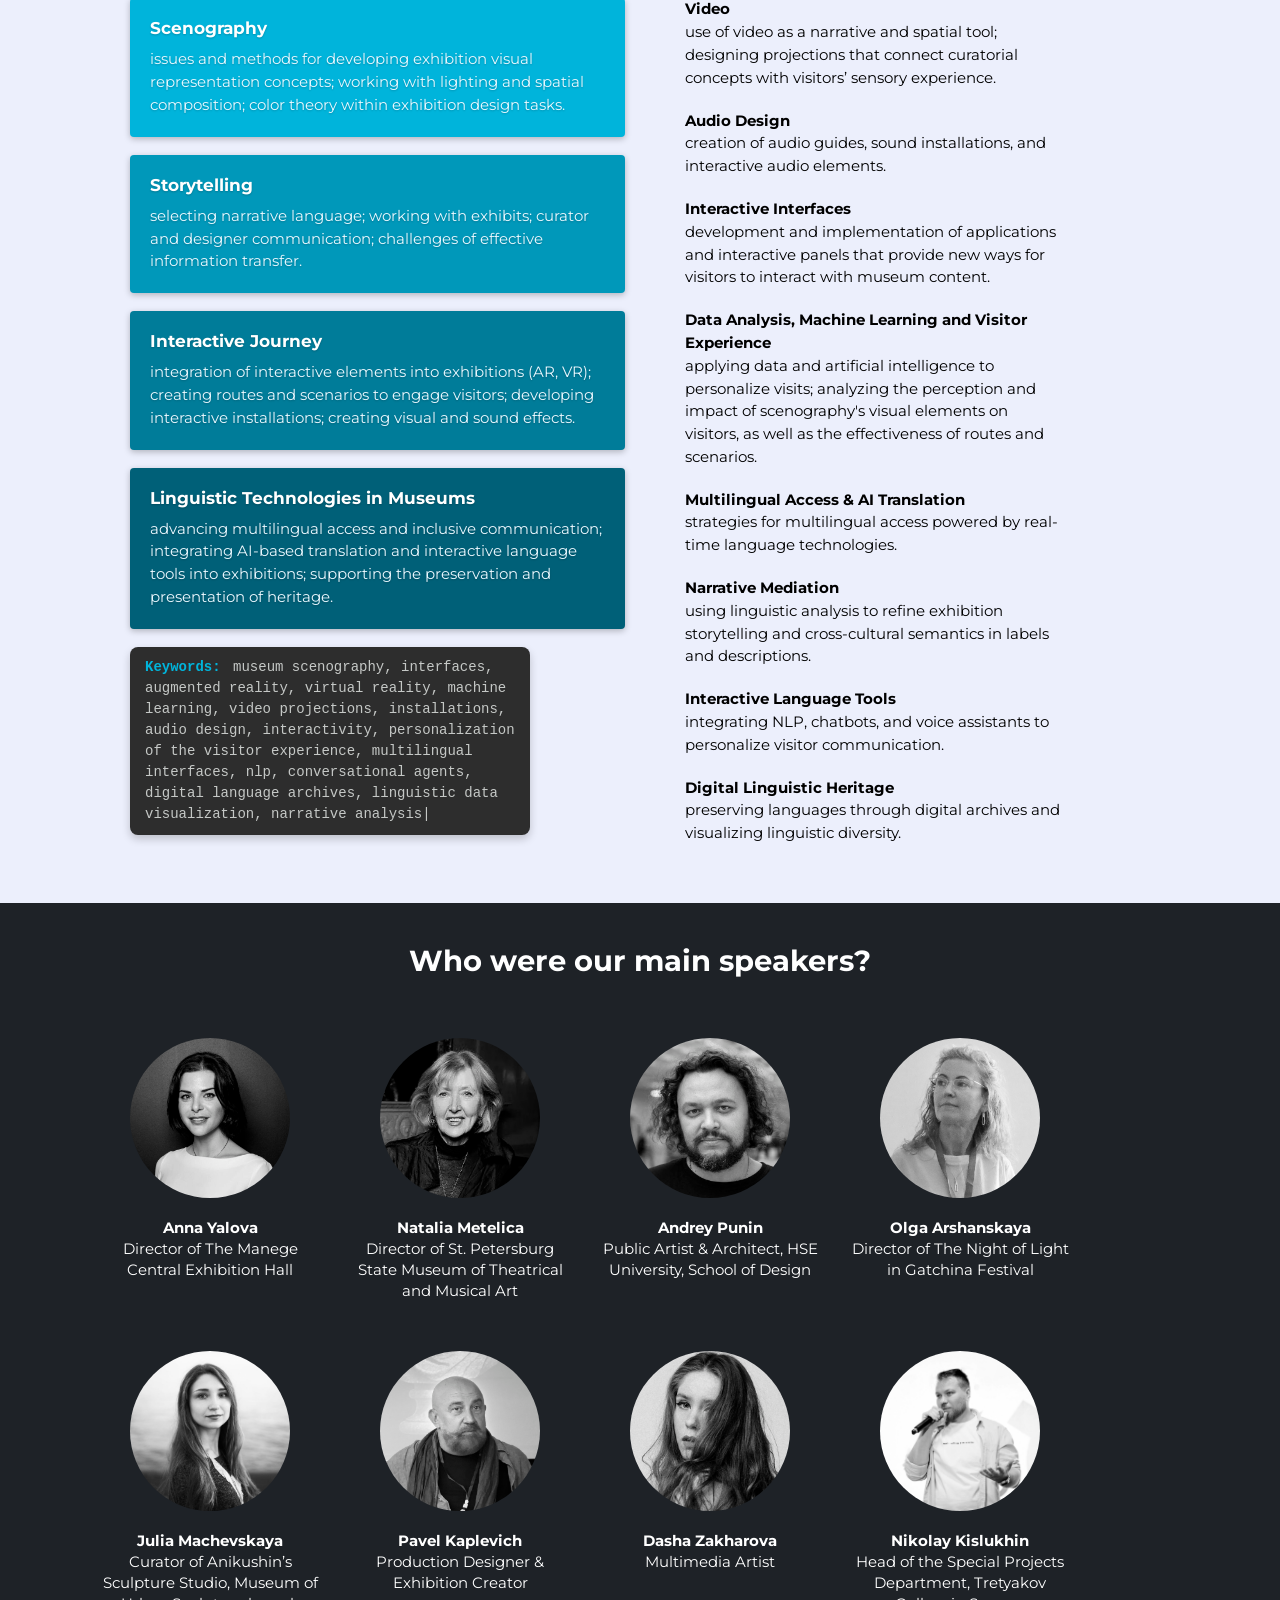
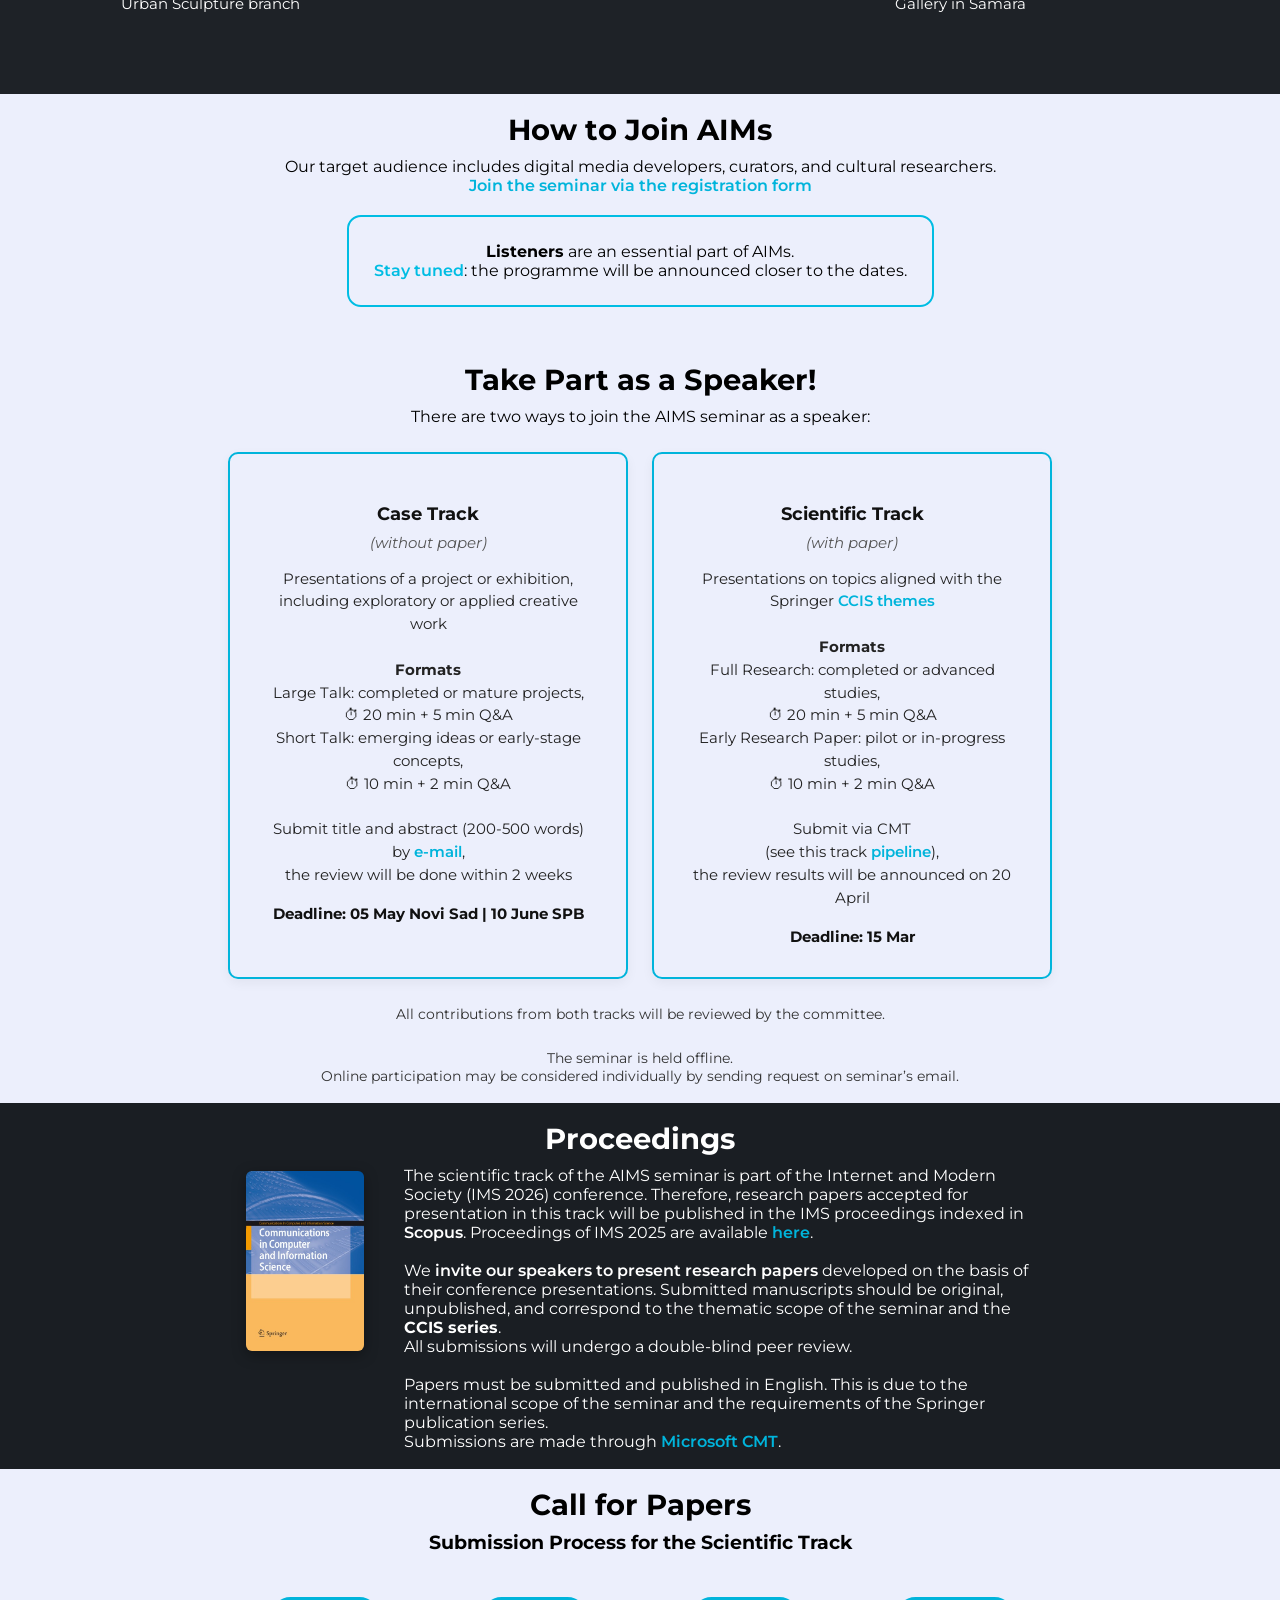
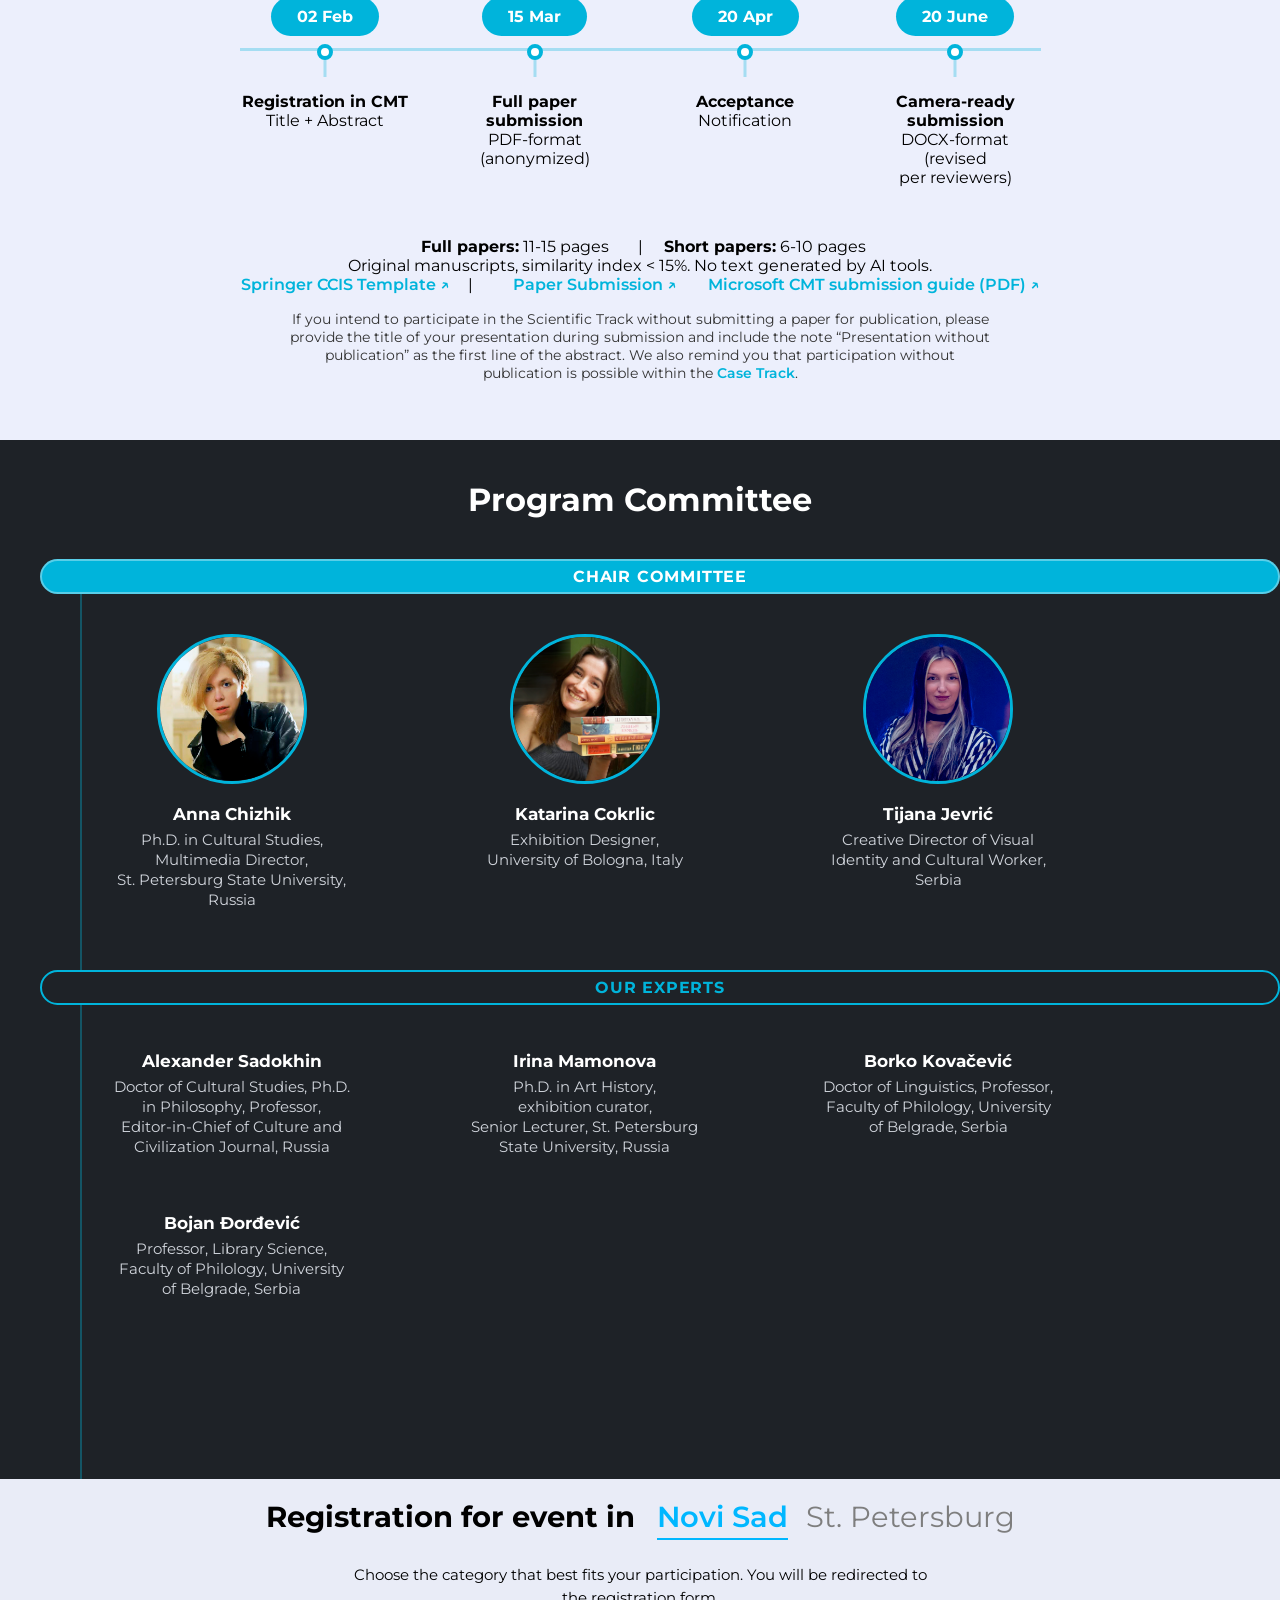
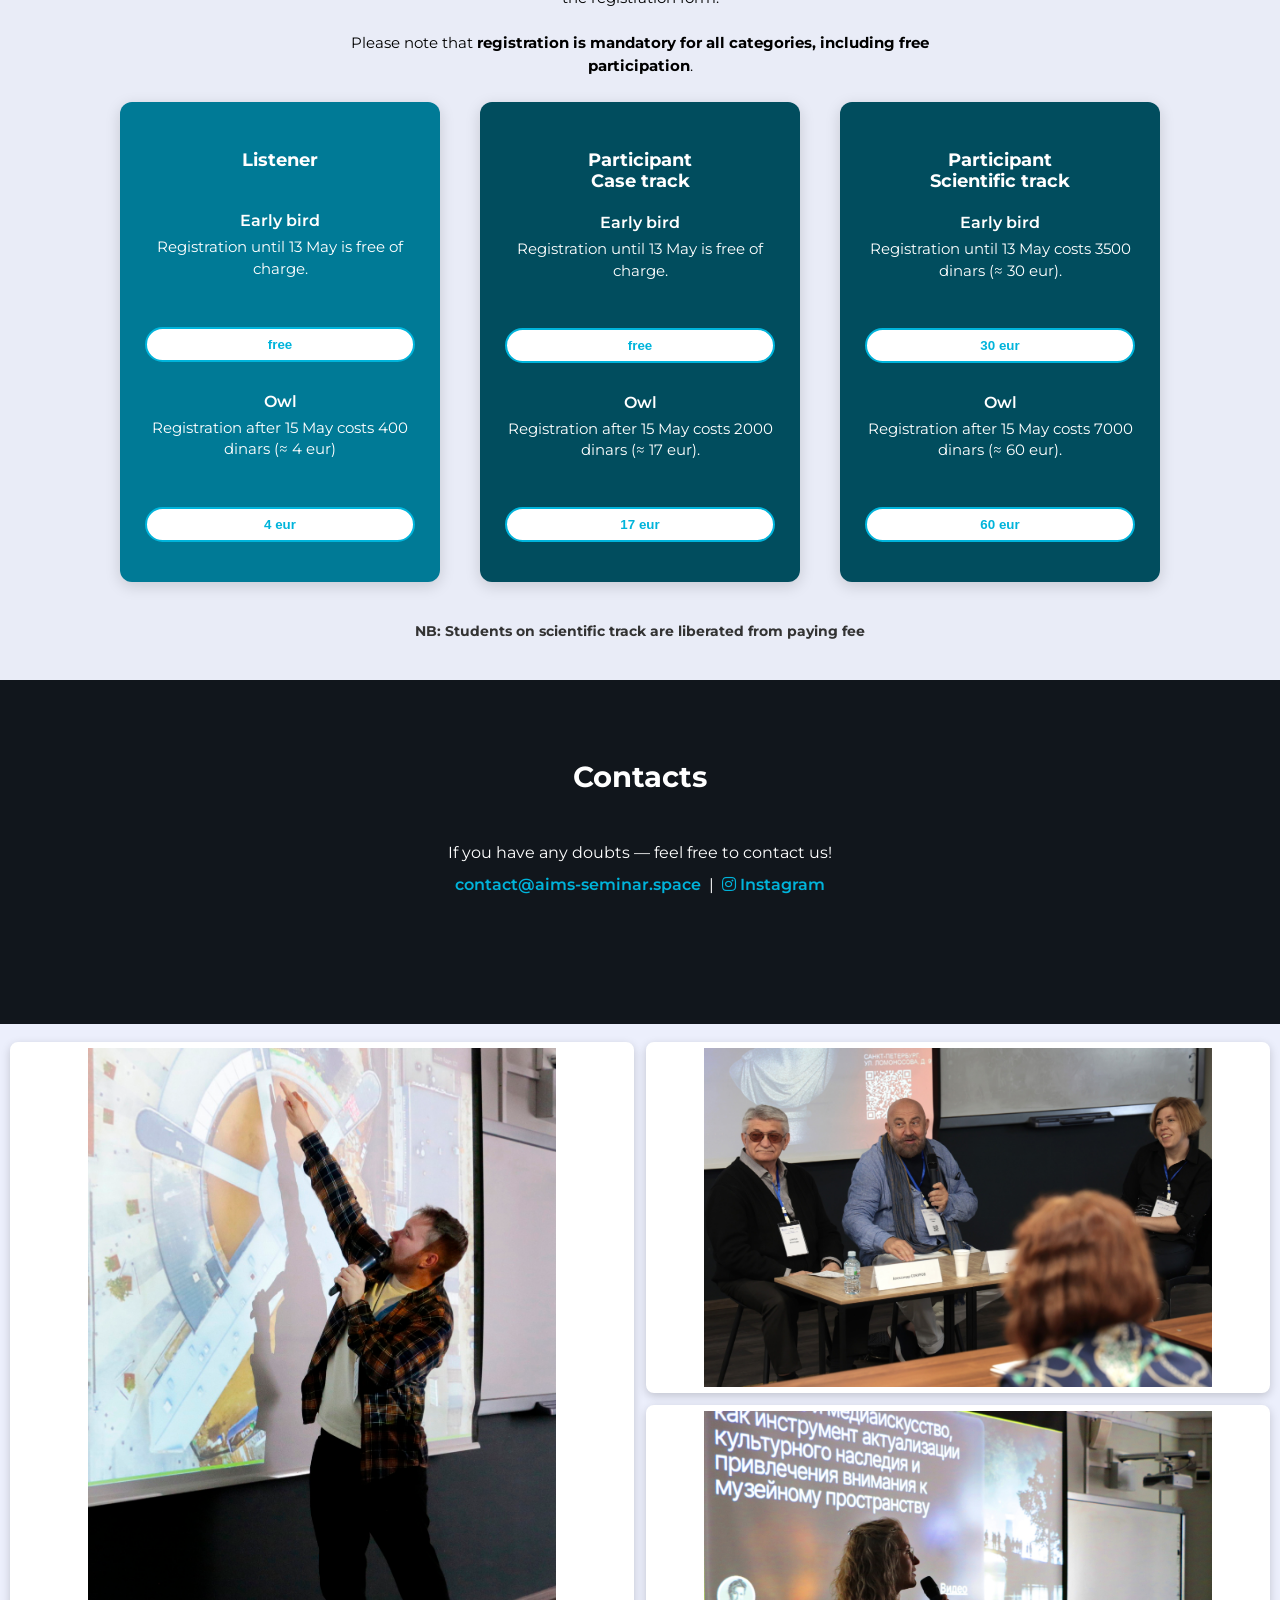
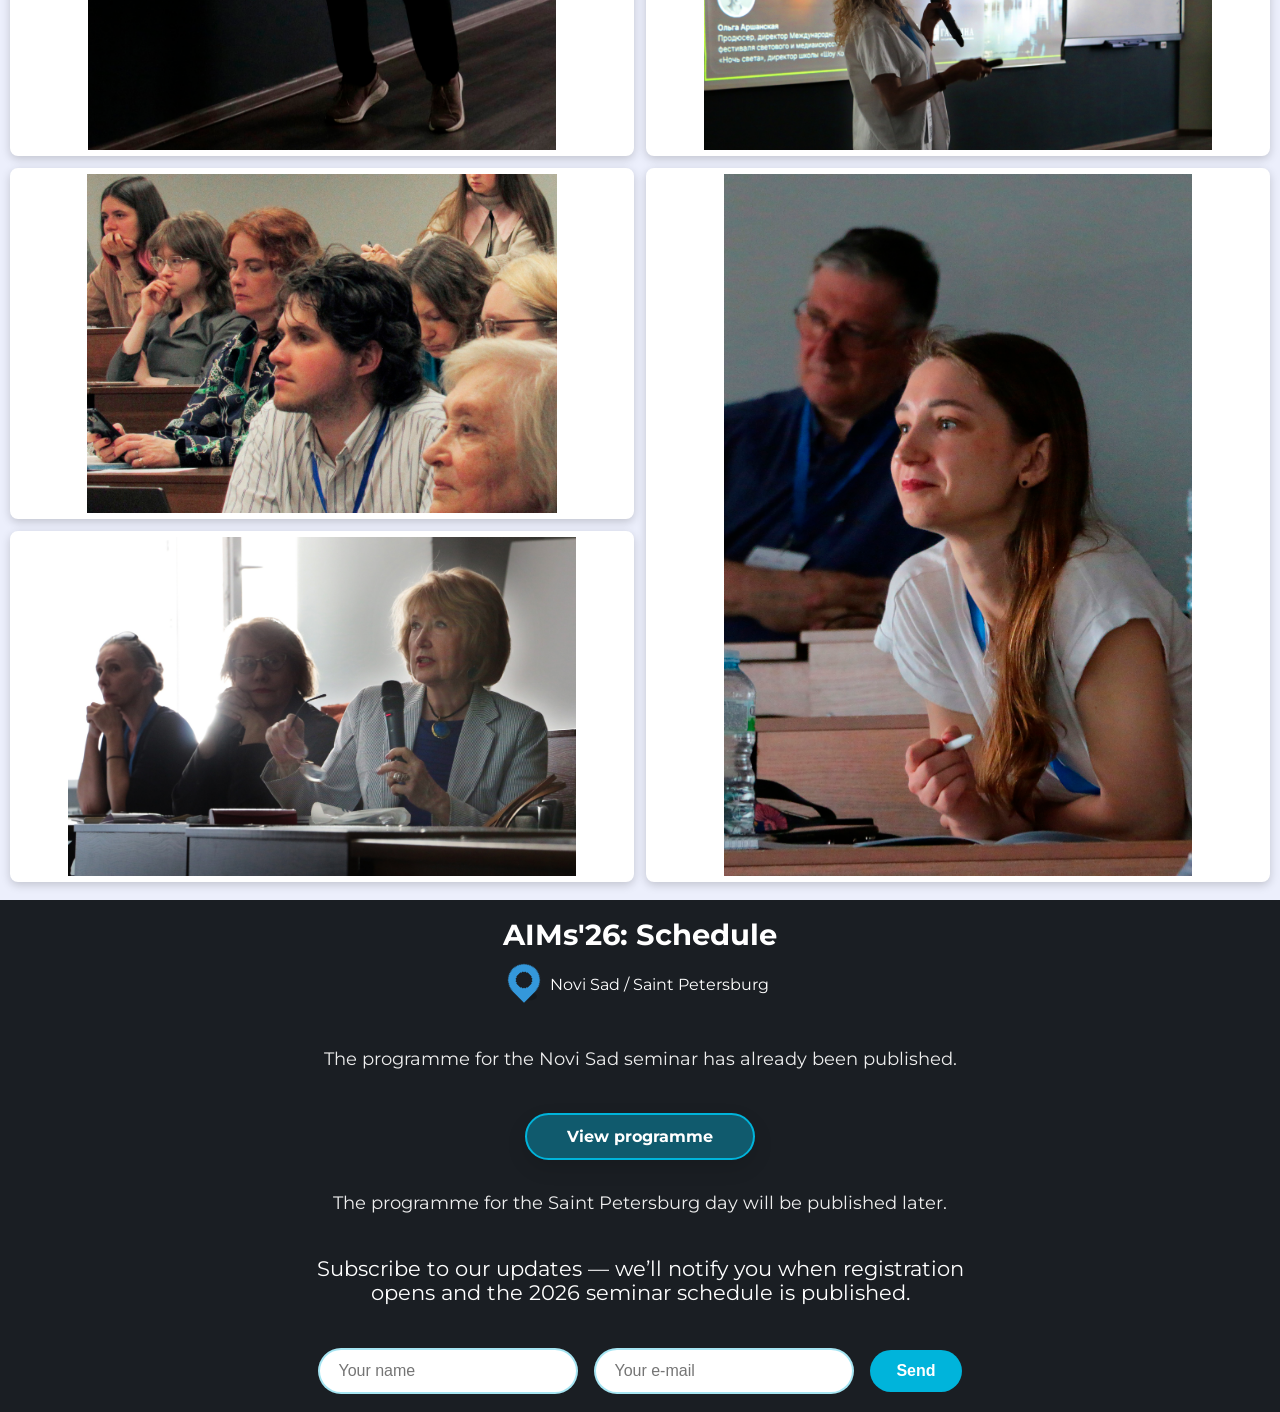
==== commit e4de2169: "Add files via upload" ====
--- a/index.html
+++ b/index.html
@@ -38,6 +38,7 @@
     </div>
   </aside>
 -->
+  <!--
   <aside class="deadline-tab exhibition-tab is-collapsed" id="deadlineTab" aria-label="Третий день AIMs">
       <div class="deadline-tab-panel" role="dialog" aria-modal="false">
         <button
@@ -59,11 +60,10 @@
           Время вернисажа будет объявлено позже, следите за новостями.
         </div>
 
-        <!--
-        <a class="deadline-tab-btn" href="#program">Подробнее</a>
-        -->
+      
       </div>
     </aside>
+    -->
   
 
     
@@ -732,10 +732,7 @@
       
       <!-- Раздел регистрации --> 
       <section id="registration">
-        <h2>Регистрация на мероприятие в  <span class="registration-switch">
-          <button class="active" data-city="belgrade">Нови-Саде</button>
-          <button data-city="spb">Санкт-Петербурге</button>
-        </span></h2>
+        <h2>Регистрация на мероприятие в <span class="registration-city">Санкт-Петербурге</span></h2>
         
         <p class="registration-intro">
           Пожалуйста, выберите желаемый формат участия,<br>после чего вы сможете заполнить регистрационную форму.
@@ -746,68 +743,9 @@
         
         <div class="registration-grid" id="registration-grid">
 
-        <!-- Belgrade FIRST -->
-        <div class="registration-card highlight" data-city="belgrade">
-          <h3>Слушатель<br><br></h3>
-          <h4>Ранняя регистрация</h4>
-          <p>Регистрация до 13 мая бесплатна.<br><br></p>
-          <button 
-            class="registration-btn" 
-            type="button"
-            onclick="window.open('https://forms.gle/AY5eg2kJLToXXEvf8', '_blank')"
-          >
-            Бесплатно
-          </button>
-          <!--
-          <button class="registration-btn" data-popup="registration-info">Бесплатно</button>
-          -->
-          <h4>Стандартная регистрация</h4>
-          <p>Регистрация после 15 мая стоит 400 динар (≈ 4 евро).</p>
-          <button class="registration-btn" data-popup="registration-info">4 евро</button>
-        </div>
-
-        <div class="registration-card" data-city="belgrade">
-          <h3>Докладчик<br>Прикладная секция</h3>
-          <h4>Ранняя регистрация</h4>
-          <p>Регистрация до 13 мая бесплатна.<br><br></p>
-          
-          <button 
-            class="registration-btn" 
-            type="button"
-            onclick="window.open('https://forms.gle/nqBe5z6sBnShzqgWA', '_blank')"
-          >
-            Бесплатно
-          </button>
-          <!--
-          <button class="registration-btn" data-popup="registration-info">Бесплатно</button>
-          -->
-          <h4>Стандартная регистрация</h4>
-          <p>Регистрация после 15 мая стоит 2000 динар (≈ 17 евро).</p>
-          <button class="registration-btn" data-popup="registration-info">17 евро</button>
-        </div>
-
-        <div class="registration-card" data-city="belgrade">
-          <h3>Докладчик<br>Научная секция</h3>
-          <h4>Ранняя регистрация</h4>
-          <p>Регистрация до 13 мая стоит 3500 динар (≈ 30 евро).</p>
-          <button 
-            class="registration-btn" 
-            type="button"
-            onclick="window.open('https://forms.gle/UHD2jm7XwJi9JCZj9', '_blank')"
-          >
-            30 евро
-          </button>
-          <!--
-          <button class="registration-btn" data-popup="registration-info">30 евро</button>
-          -->
-          <h4>Стандартная регистрация</h4>
-          <p>Регистрация после 15 мая стоит 7000 динар (≈ 60 евро).</p>
-          <button class="registration-btn" data-popup="registration-info">60 евро</button>
-        </div>
-
-
-        <!-- St. Petersburg SECOND -->
-        <div class="registration-card highlight hidden" data-city="spb">
+        <!-- St. Petersburg only -->
+
+        <div class="registration-card highlight" data-city="spb">
           <h3>Слушатель</h3><br>
 
           <p>Регистрация откроется 1 апреля и продлится до 23 июня. 
@@ -825,46 +763,46 @@
         </div>
 
 
-        <div class="registration-card hidden" data-city="spb">
+        <div class="registration-card" data-city="spb">
           <h3>Докладчик<br>Прикладная секция</h3>
 
           <h4>Ранняя регистрация</h4>
           <p>Регистрация до 5 июня бесплатна.</p>
+          
+          <!--
+          <button class="registration-btn" data-popup="registration-info-spb">Бесплатно</button>
+           -->
+
+          <h4>Стандартная регистрация</h4>
+          <p>Регистрация после 5 июня стоит 5000 рублей (≈ 50 евро).</p>
           <button 
             class="registration-btn" 
             type="button"
             onclick="window.open('https://forms.gle/tdHF4rs7KKJ9XLDr8', '_blank')"
           >
-            Бесплатно
+            5,000 рублей
           </button>
-          <!--
-          <button class="registration-btn" data-popup="registration-info-spb">Бесплатно</button>
-           -->
-
-          <h4>Стандартная регистрация</h4>
-          <p>Регистрация после 5 июня стоит 5000 рублей (≈ 50 евро).</p>
-          <button class="registration-btn" data-popup="registration-info-spb">5,000 рублей</button>
-        </div>
-
-        <div class="registration-card hidden" data-city="spb">
+        </div>
+
+        <div class="registration-card" data-city="spb">
           <h3>Докладчик<br>Научная секция</h3>
 
           <h4>Ранняя регистрация</h4>
           <p>Регистрация до 31 мая стоит 5000 рублей (≈ 50 евро).</p>
+          
+          <!--
+          <button class="registration-btn" data-popup="registration-info-spb">5,000 рублей</button>
+          -->
+
+          <h4>Стандартная регистрация</h4>
+          <p>Регистрация после 31 мая стоит 7000 рублей (≈ 70 евро).</p>
           <button 
             class="registration-btn" 
             type="button"
             onclick="window.open('https://forms.gle/5jQF1zycusL3sZuo8', '_blank')"
           >
-            5,000 рублей
+            7,000 рублей
           </button>
-          <!--
-          <button class="registration-btn" data-popup="registration-info-spb">5,000 рублей</button>
-          -->
-
-          <h4>Стандартная регистрация</h4>
-          <p>Регистрация после 31 мая стоит 7000 рублей (≈ 70 евро).</p>
-          <button class="registration-btn" data-popup="registration-info-spb">7,000 рублей</button>
         </div>
 
       </div>
--- a/style.css
+++ b/style.css
@@ -3735,14 +3735,9 @@
   color: #fff !important;
 }
 
-.hero-location-ns {
-  padding-right: 28px;
-  border-right: 1px solid rgba(255, 255, 255, 0.35);
-}
-
-.hero-location-spb {
-  padding-left: 28px;
-}
+
+
+
 
 .hero-location-link {
   display: inline-block;
@@ -3775,4 +3770,27 @@
     padding-left: 0;
     padding-top: 14px;
   }
-}+}
+/* === Registration: SPB-only update === */
+.registration-city {
+  display: inline-block;
+  color: #00b7ff;
+  font-weight: 700;
+  border-bottom: 2px solid #00b7ff;
+  line-height: 1.1;
+}
+
+.registration-fee {
+  display: inline-block;
+  margin: 4px auto 8px;
+  color: #9cecff;
+  font-weight: 700;
+  font-size: 0.95rem;
+  line-height: 1.3;
+}
+
+.registration-fee-disabled {
+  cursor: default;
+  pointer-events: none;
+  user-select: none;
+}
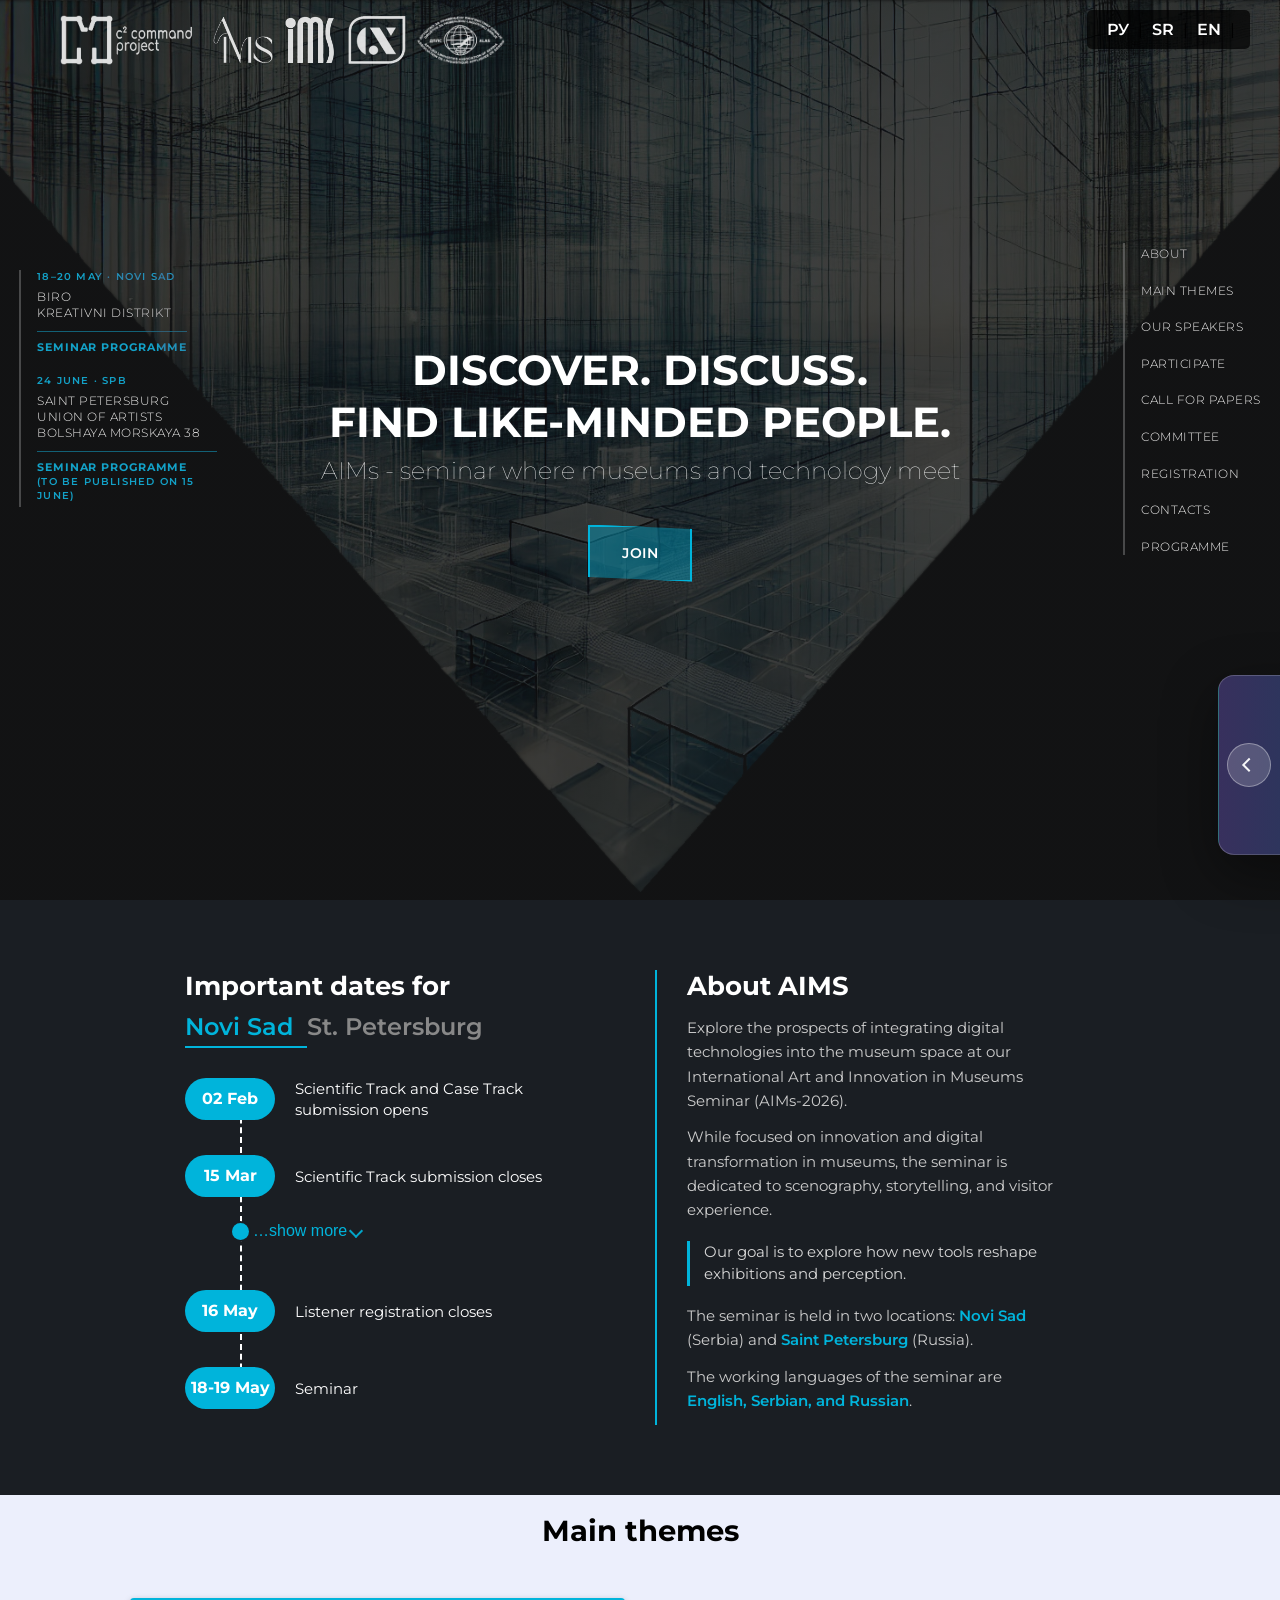
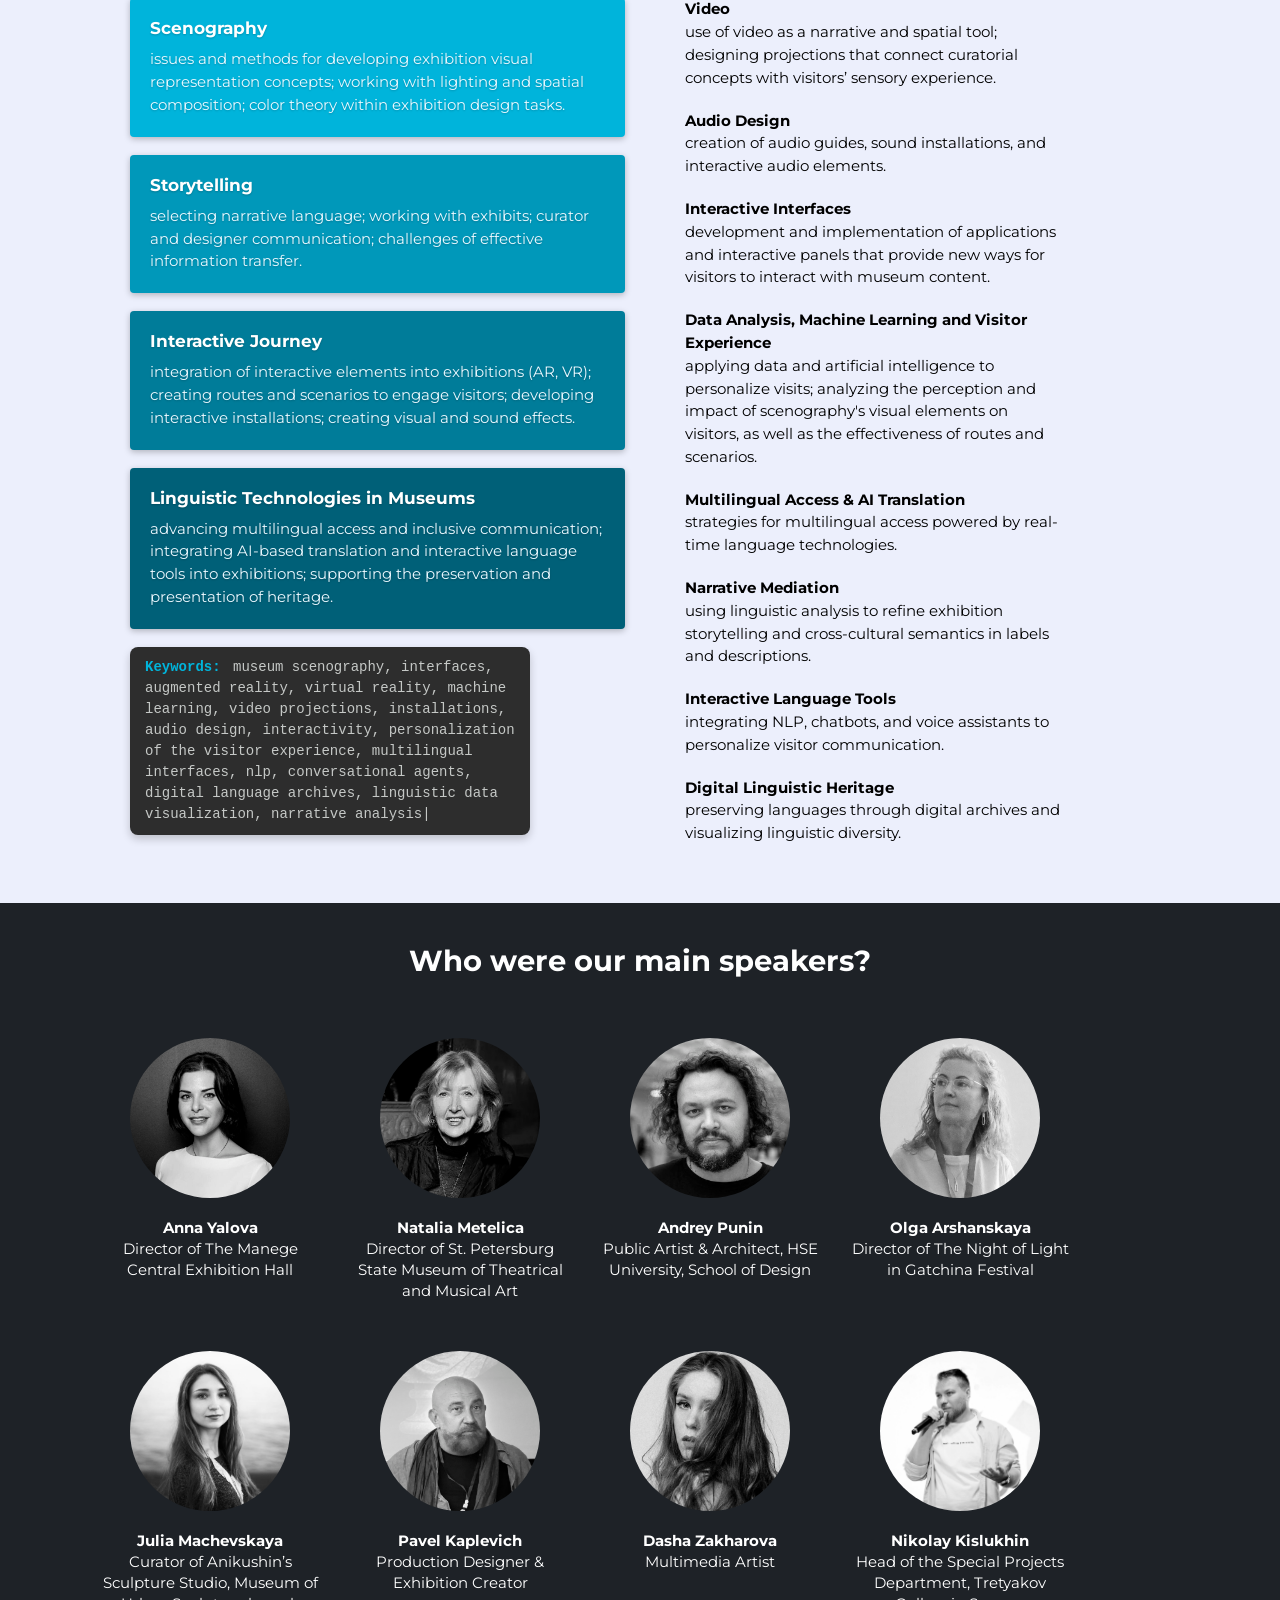
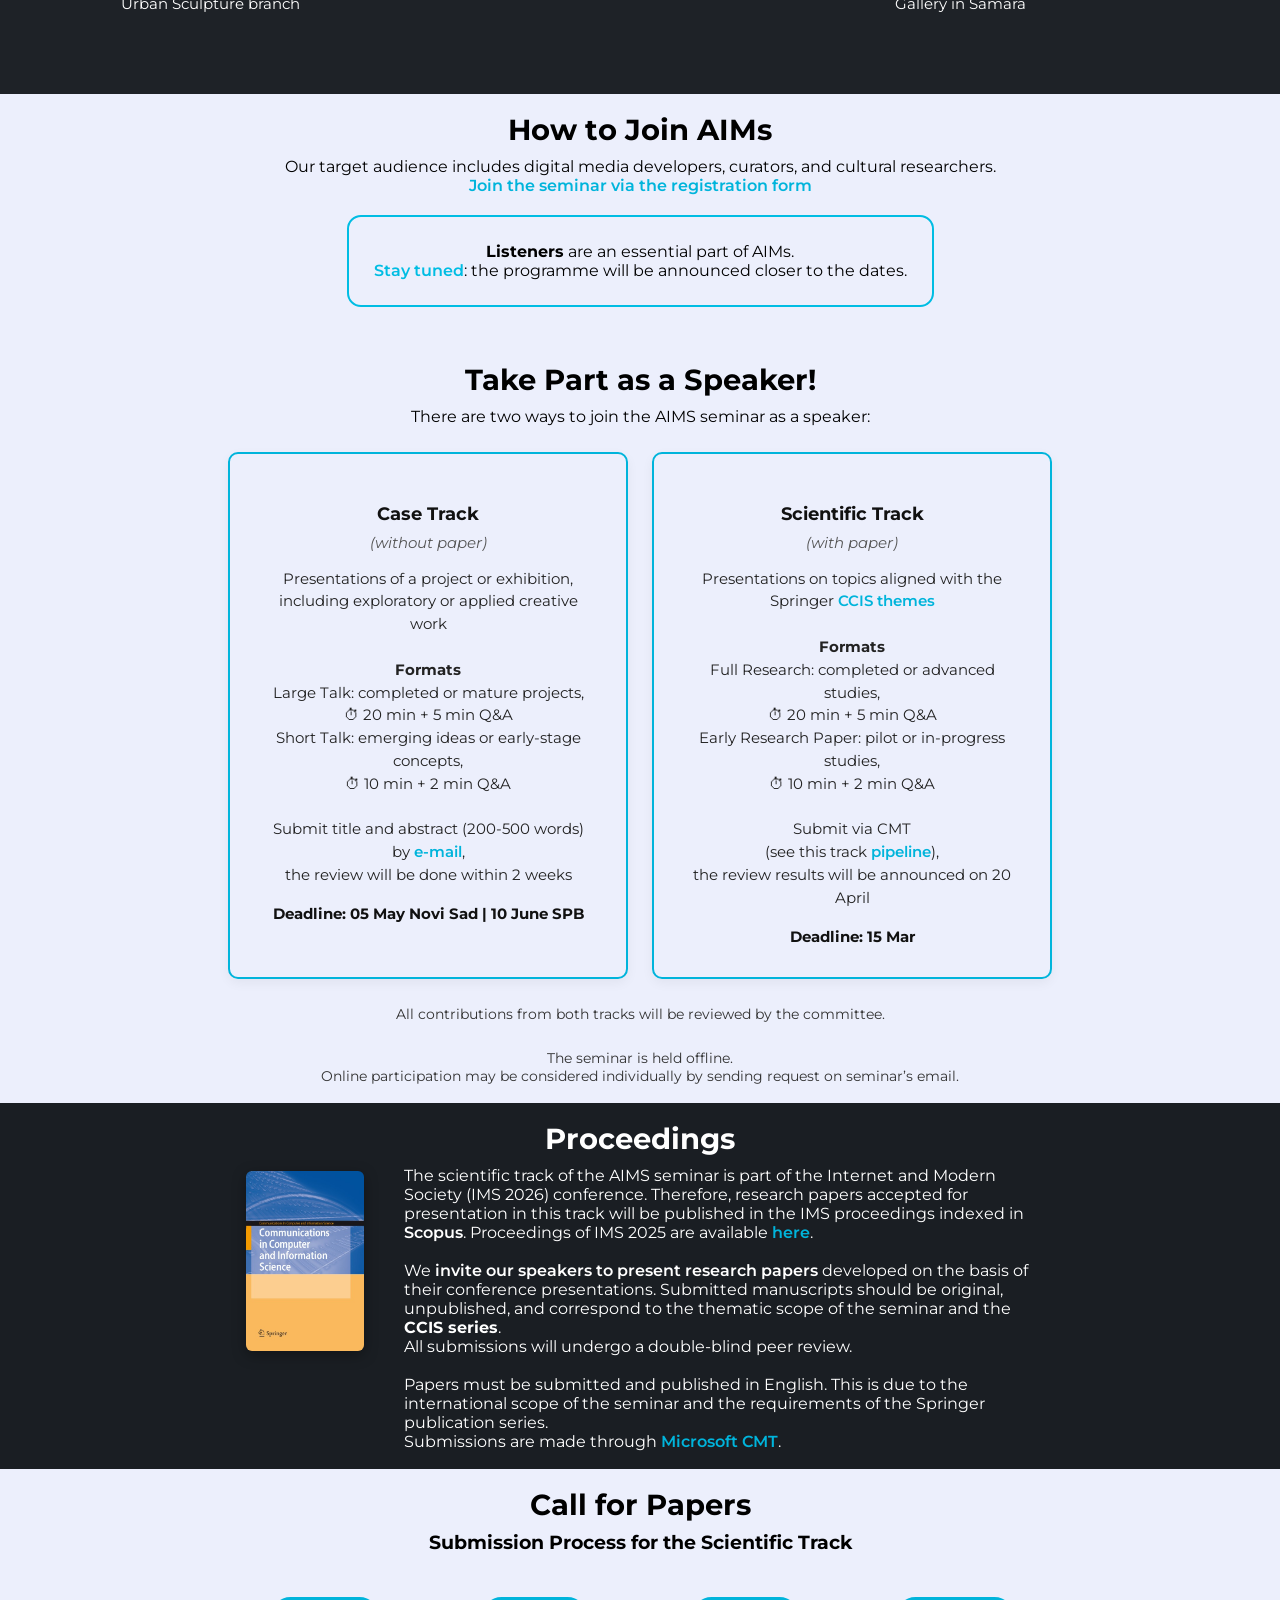
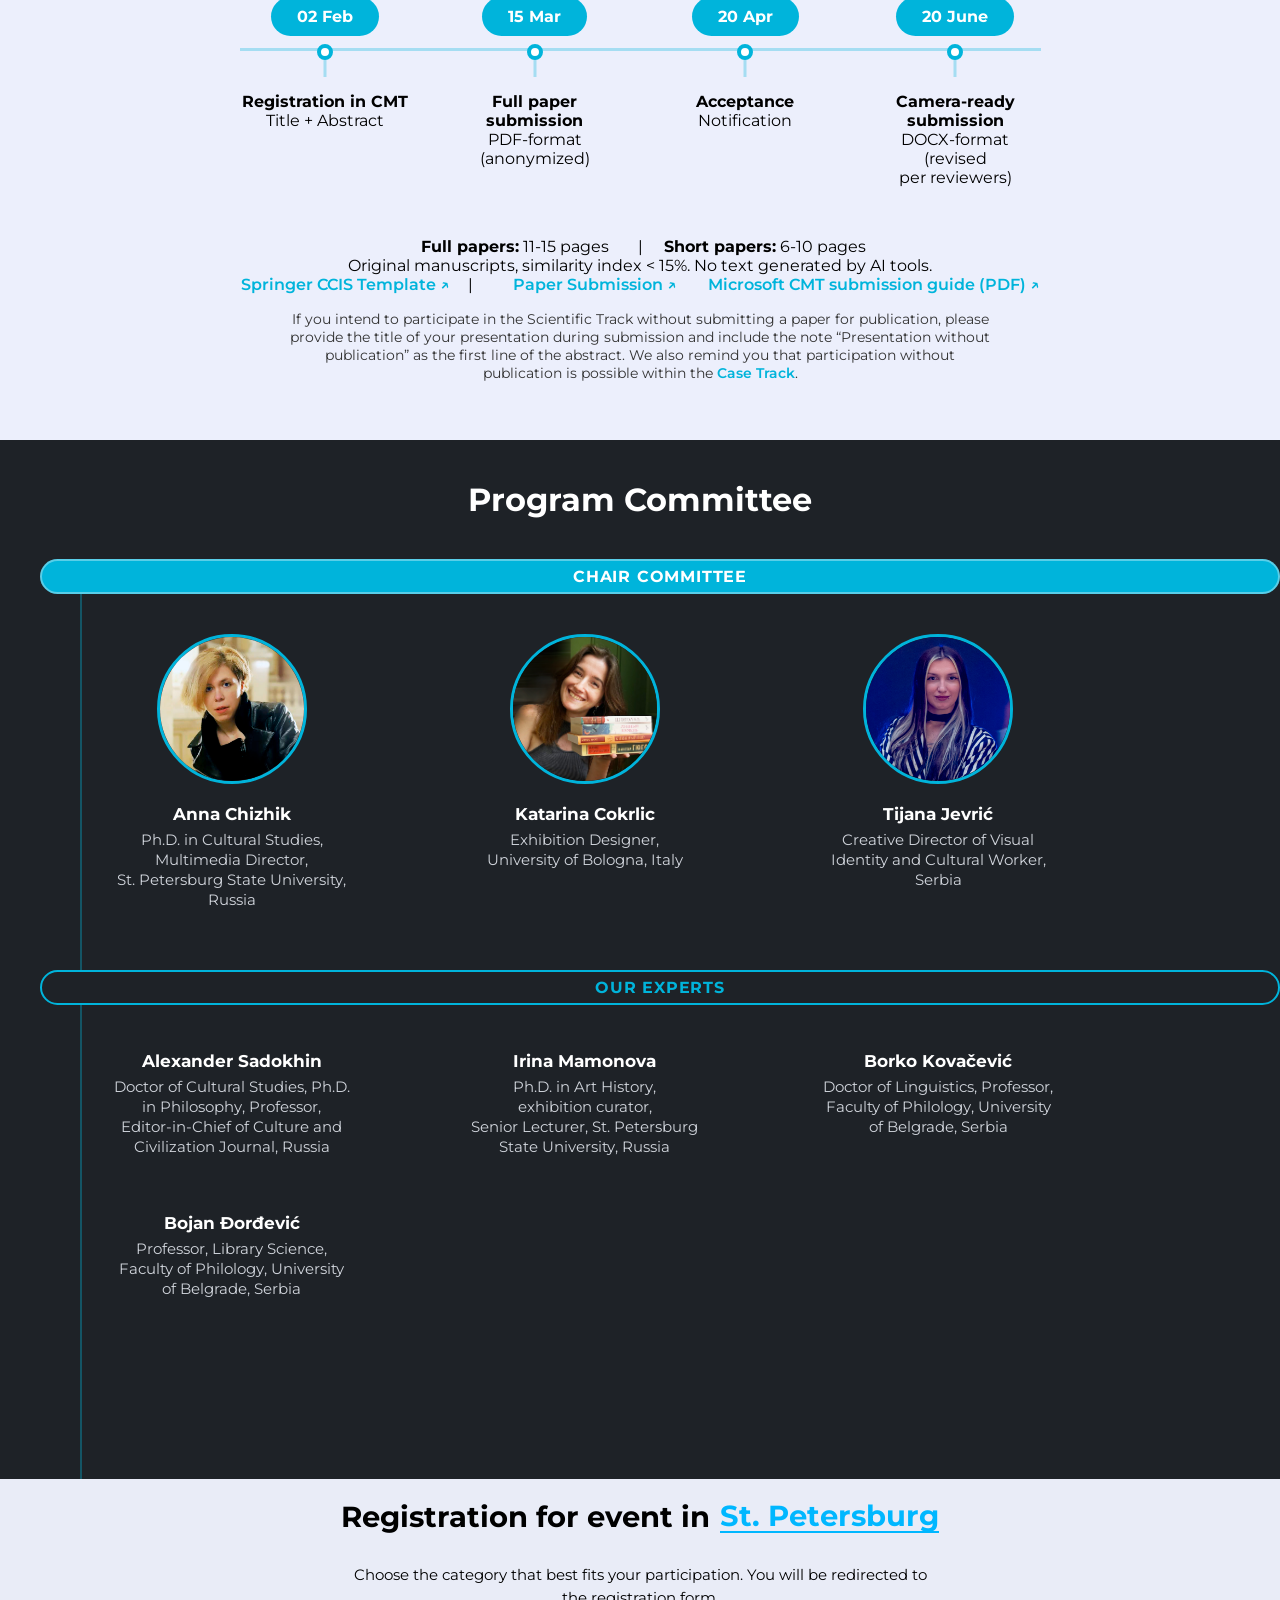
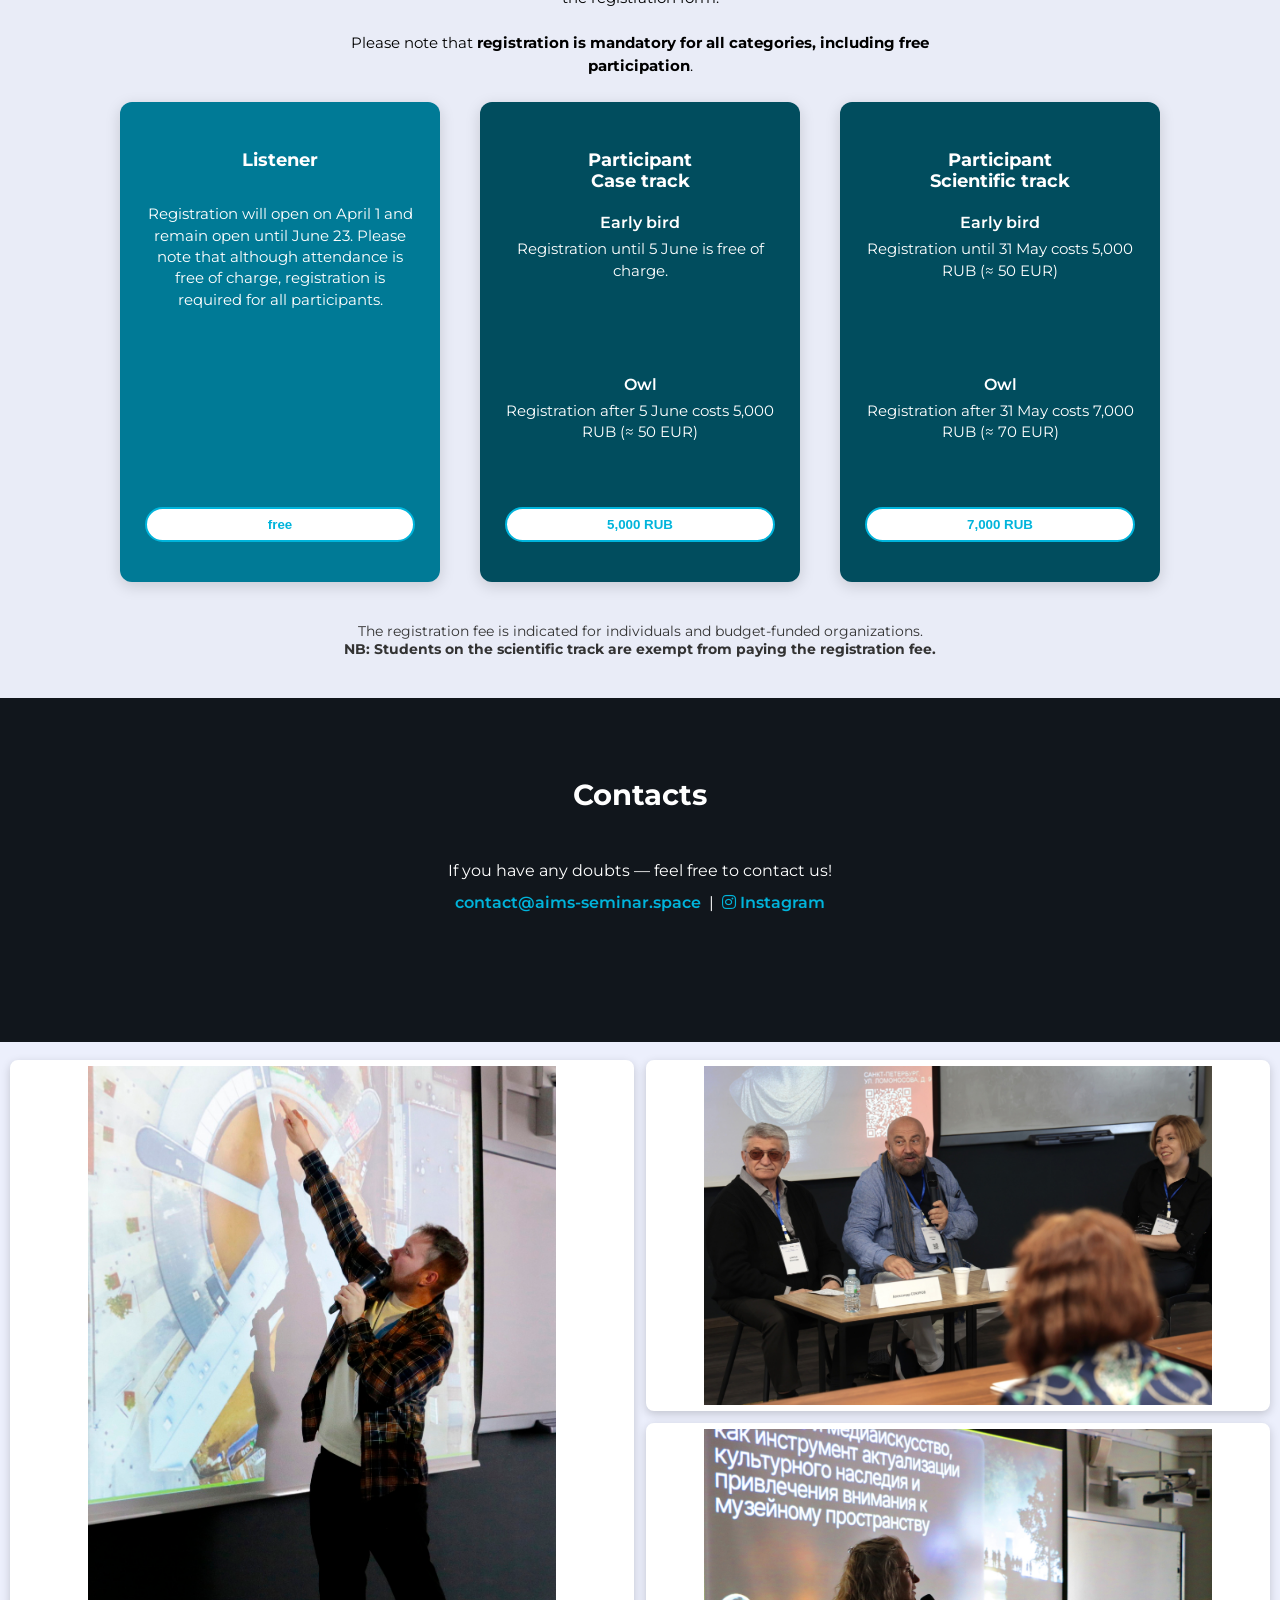
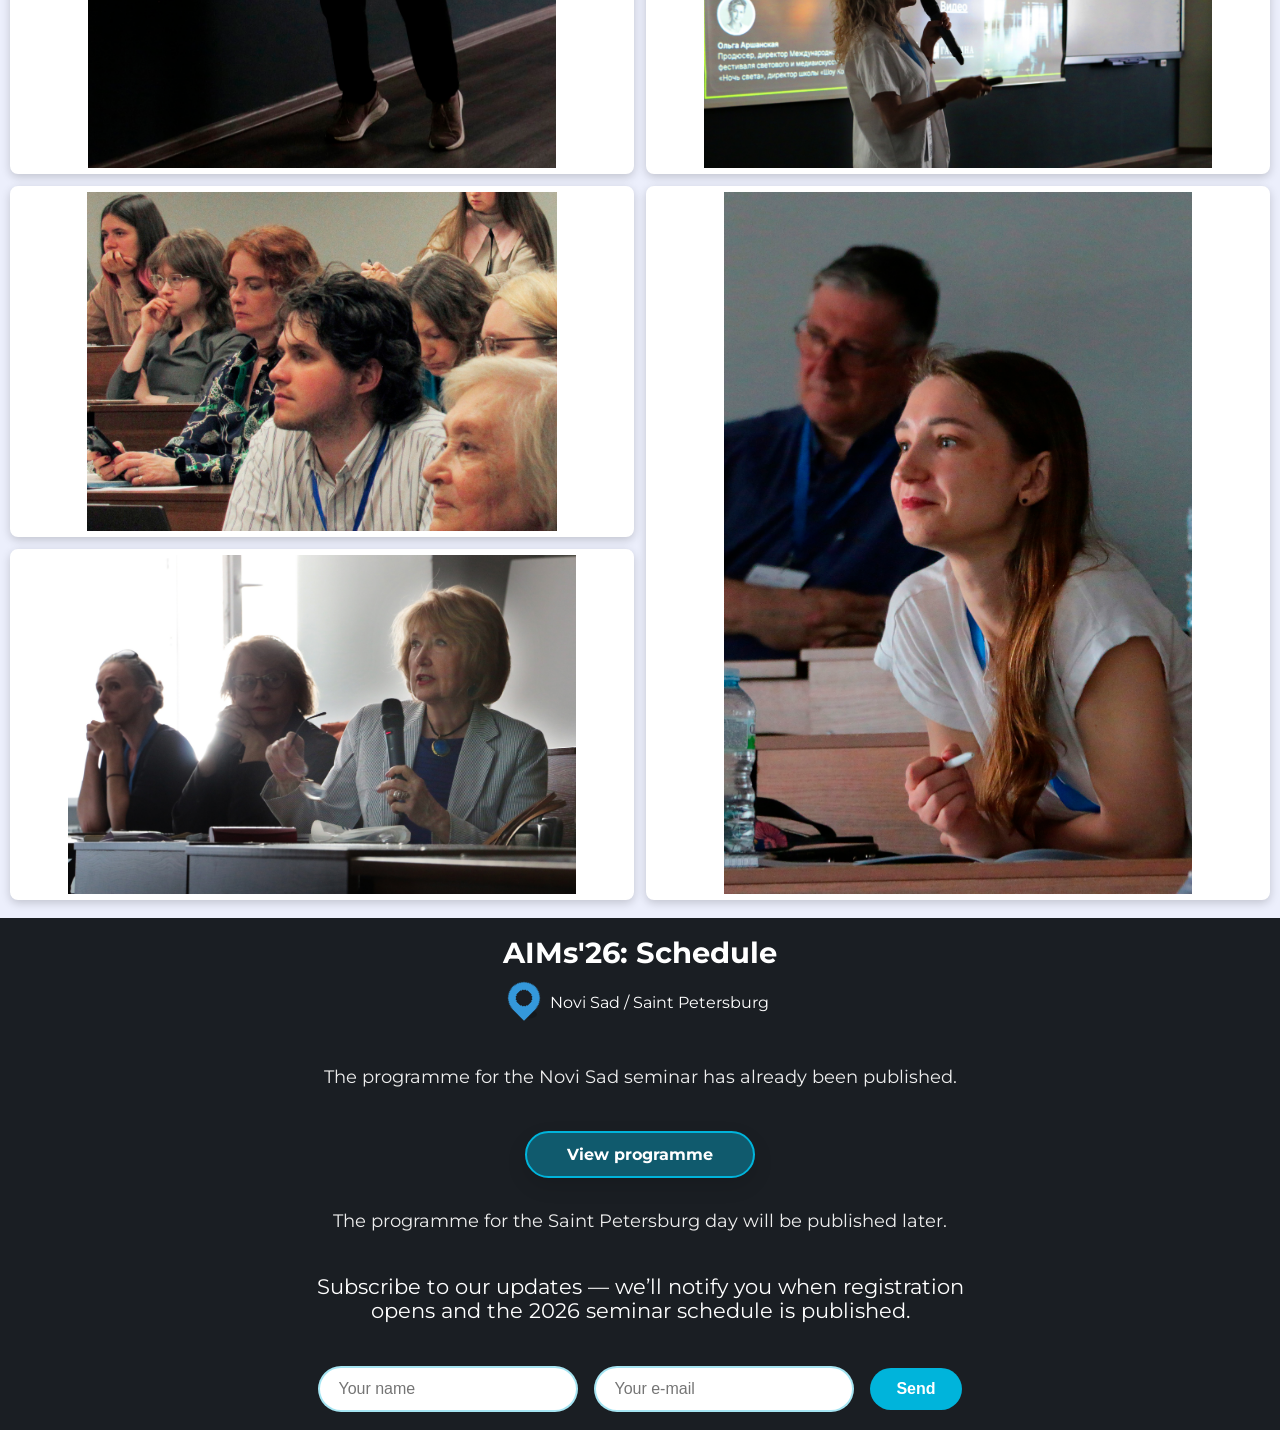
==== commit db1a45a8: "Add files via upload" ====
--- a/index.html
+++ b/index.html
@@ -38,8 +38,7 @@
     </div>
   </aside>
 -->
-  <!--
-  <aside class="deadline-tab exhibition-tab is-collapsed" id="deadlineTab" aria-label="Третий день AIMs">
+  <aside class="deadline-tab exhibition-tab is-collapsed" id="deadlineTab" aria-label="Открытие выставки Голоса рек">
       <div class="deadline-tab-panel" role="dialog" aria-modal="false">
         <button
           class="deadline-tab-toggle"
@@ -51,19 +50,13 @@
           <span class="deadline-tab-chevron" aria-hidden="true"></span>
         </button>
 
-        <div class="deadline-tab-title">20 мая: третий день AIMs</div>
+        <div class="deadline-tab-title">24 июня: открытие выставки «Голоса рек»</div>
         <div class="deadline-tab-text">
-          Программа семинара продолжится третьим, выставочным днём.<br>
-          В этот день откроются два проекта:
-          <strong>ON THE LINE</strong> (совместный проект AIMs и THEATRE EXPOSED)
-          и <strong>Voices of Rivers</strong> (совместный проект c<sup>2</sup> command и Tijana Jevrić).<br>
-          Время вернисажа будет объявлено позже, следите за новостями.
-        </div>
-
-      
+          24 июня после основной программы семинара в 18:00 состоится открытие выставки <strong>«Голоса рек»</strong>.<br>
+          Открытие пройдёт по тому же адресу: Санкт-Петербургский Союз художников, Большая Морская, 38, зал "Квадрат".
+        </div>
       </div>
     </aside>
-    -->
   
 
     
@@ -203,6 +196,11 @@
             Санкт-Петербургский<br>
             Союз художников<br>
             Большая Морская, 38
+
+            <a class="hero-location-link" href="#">
+              Программа семинара<br>
+              <span>(будет опубликована 15 июня)</span>
+            </a>
           </div>
         </div>
         <h1>
@@ -768,7 +766,6 @@
 
           <h4>Ранняя регистрация</h4>
           <p>Регистрация до 5 июня бесплатна.</p>
-          
           <!--
           <button class="registration-btn" data-popup="registration-info-spb">Бесплатно</button>
            -->
@@ -789,7 +786,6 @@
 
           <h4>Ранняя регистрация</h4>
           <p>Регистрация до 31 мая стоит 5000 рублей (≈ 50 евро).</p>
-          
           <!--
           <button class="registration-btn" data-popup="registration-info-spb">5,000 рублей</button>
           -->
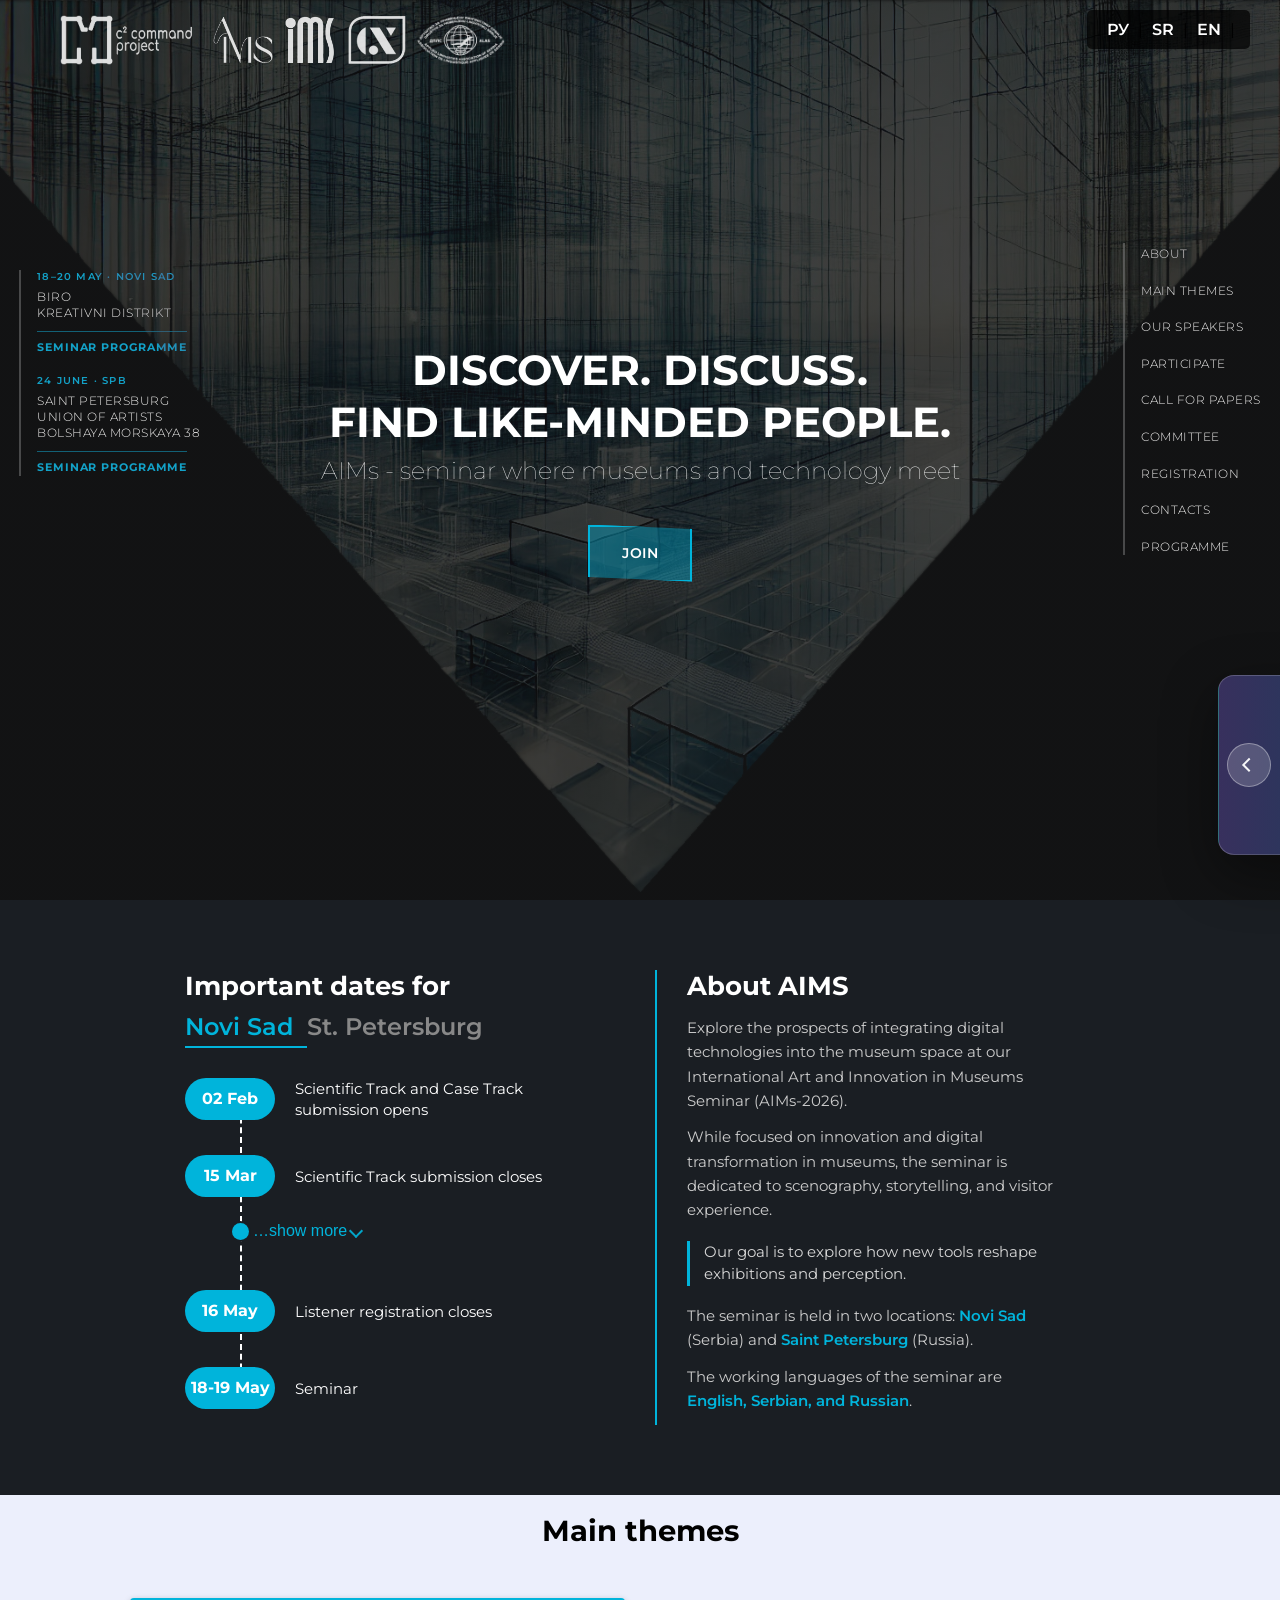
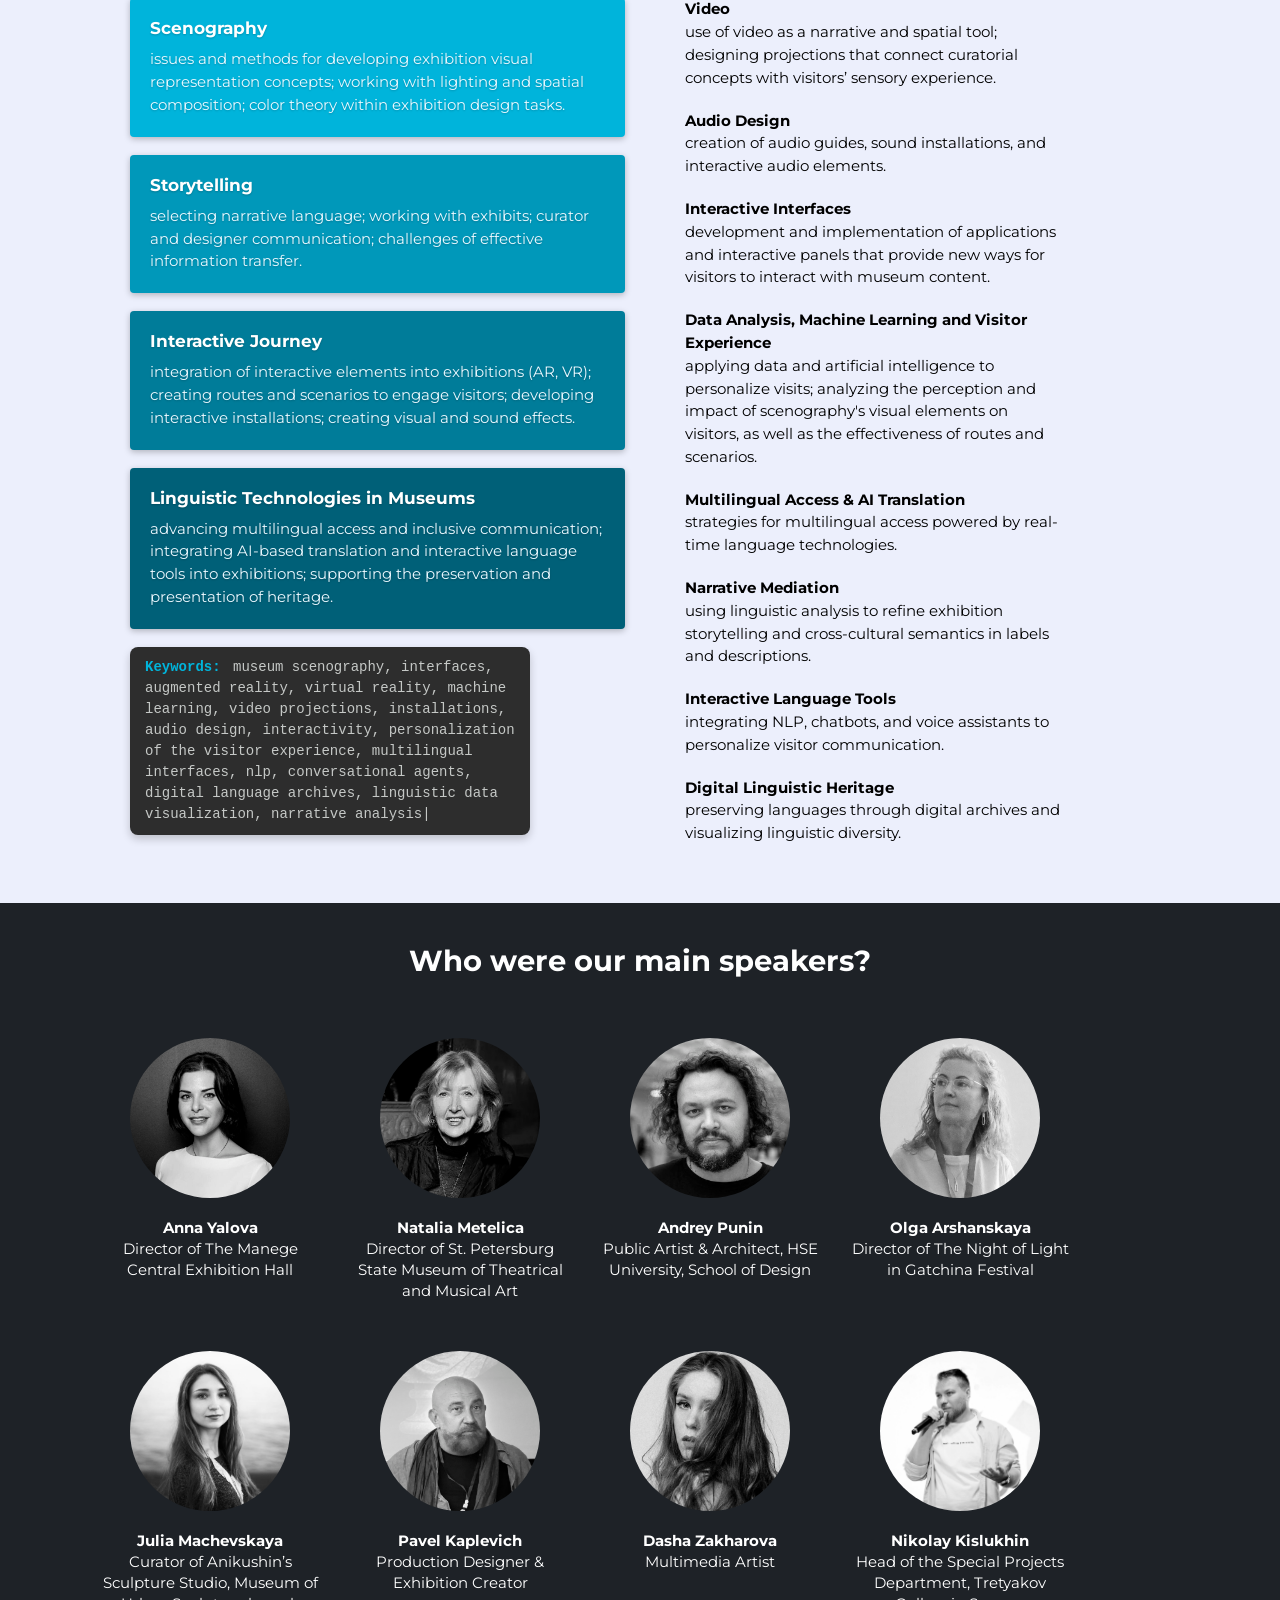
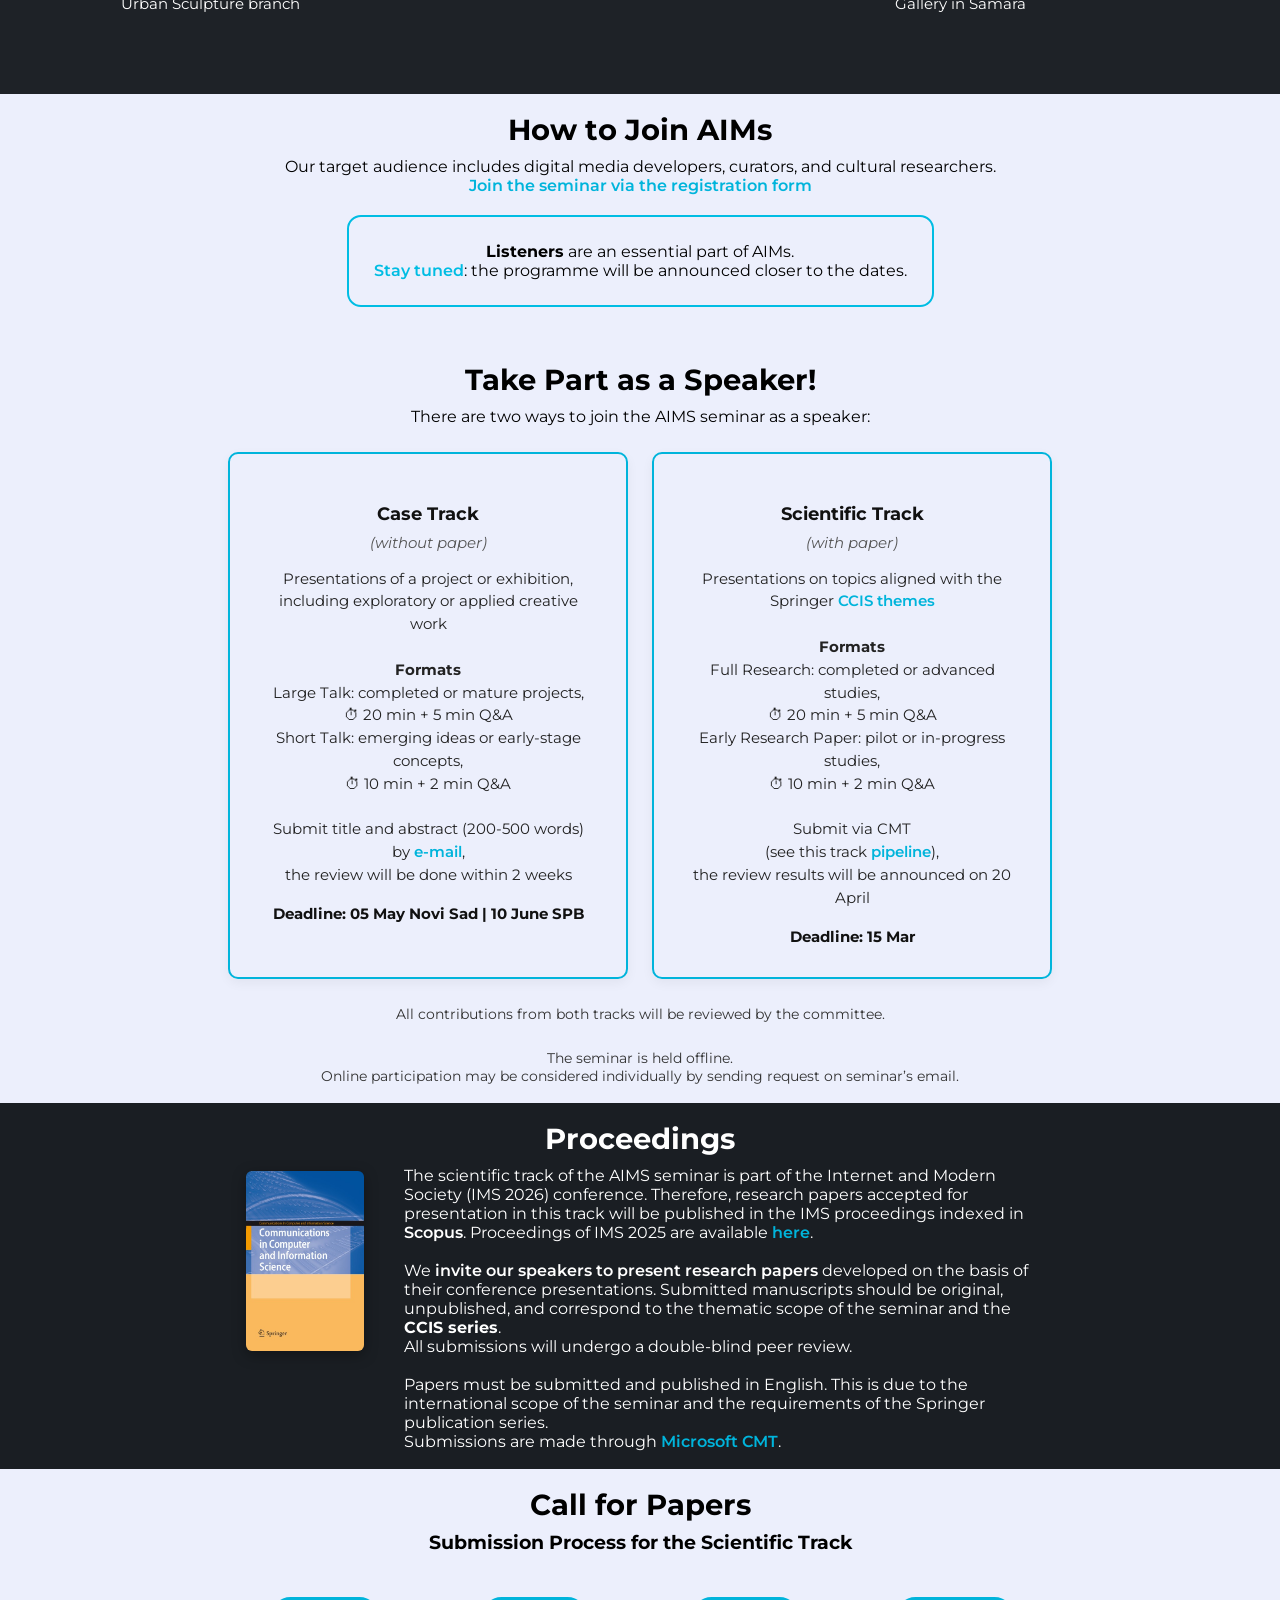
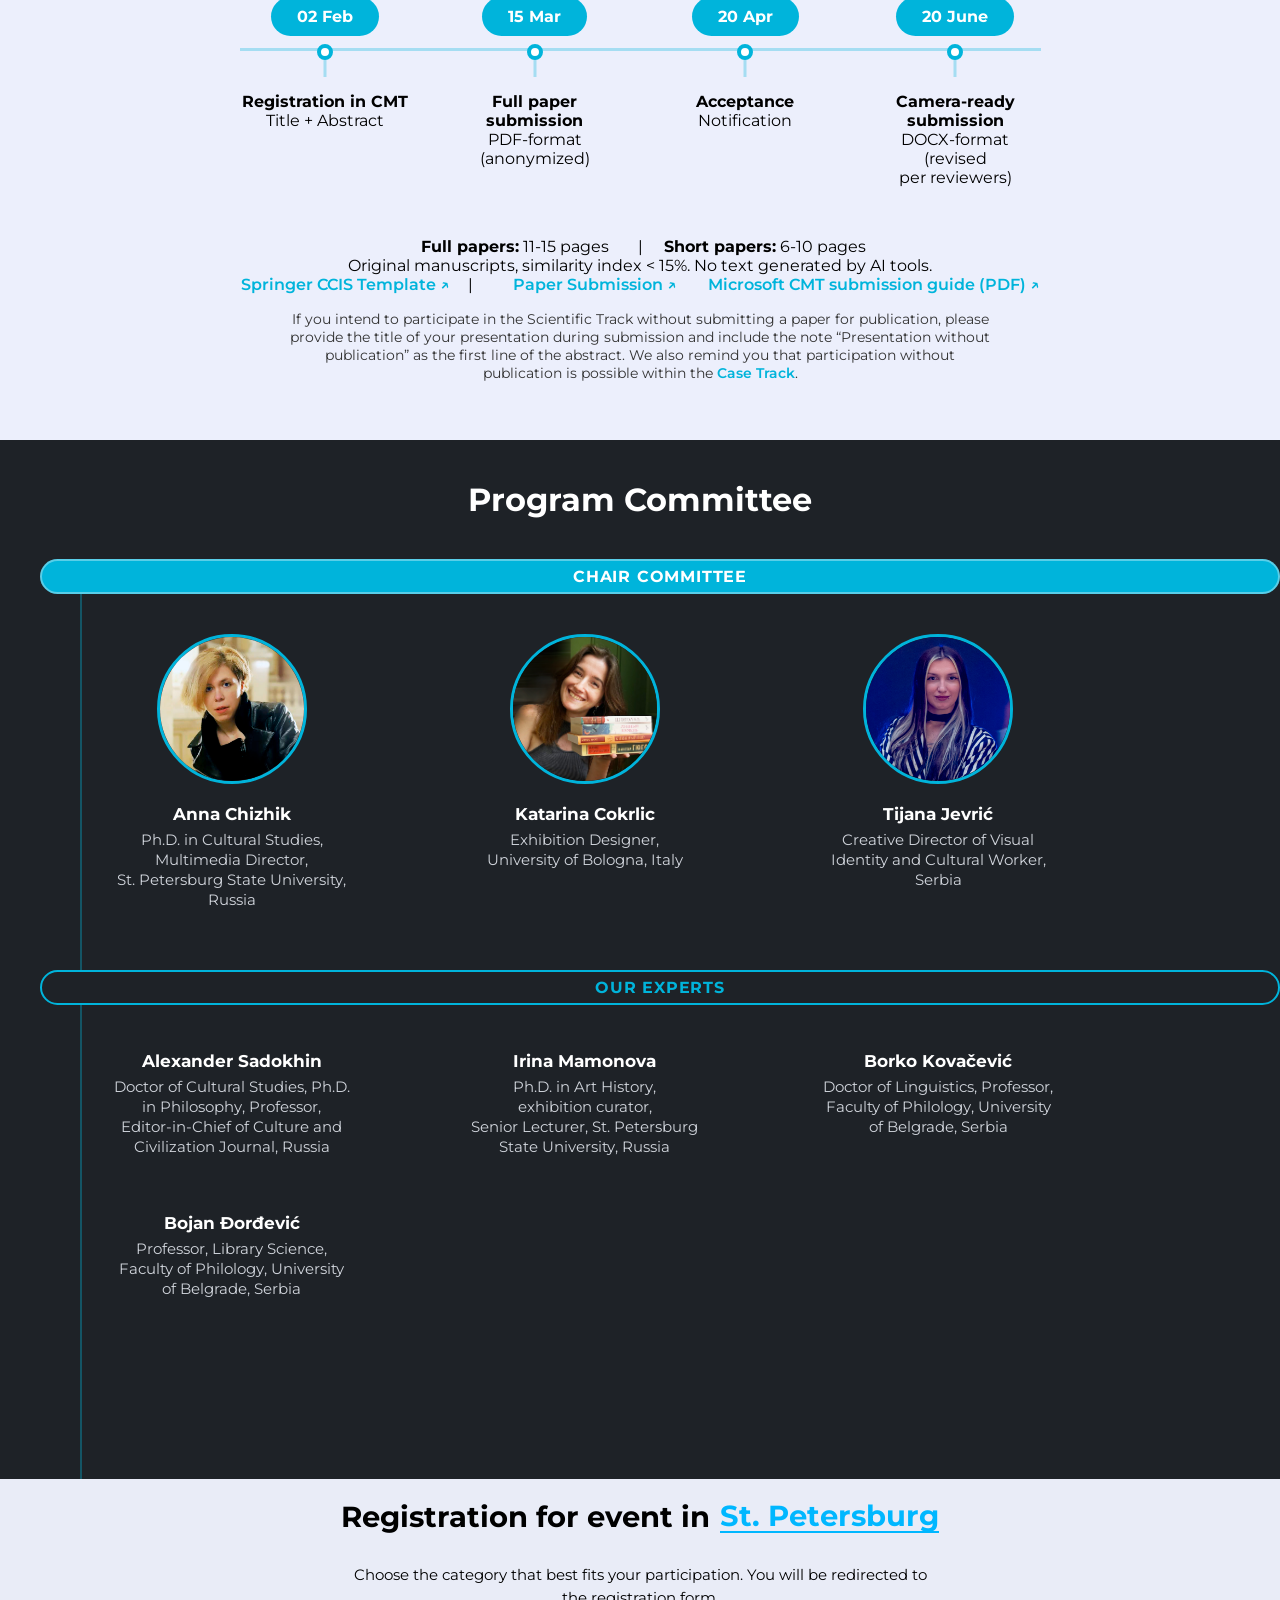
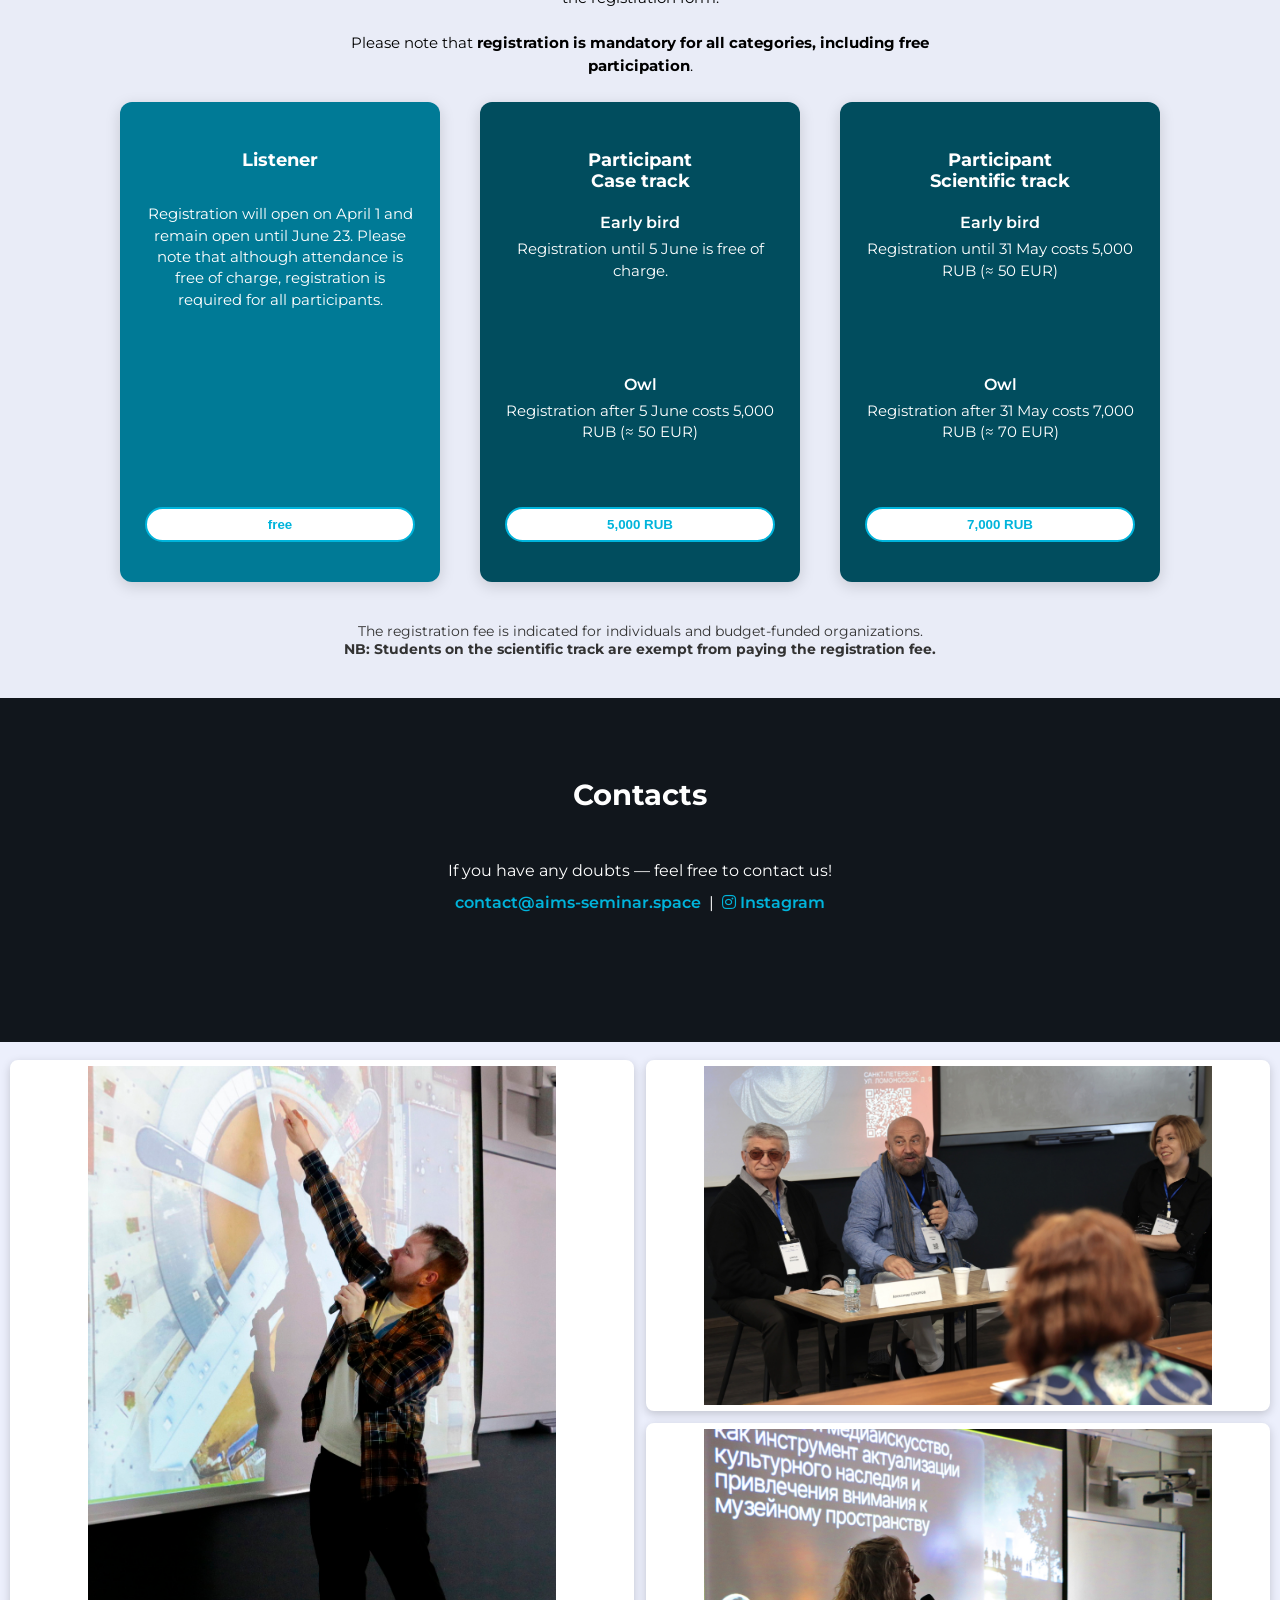
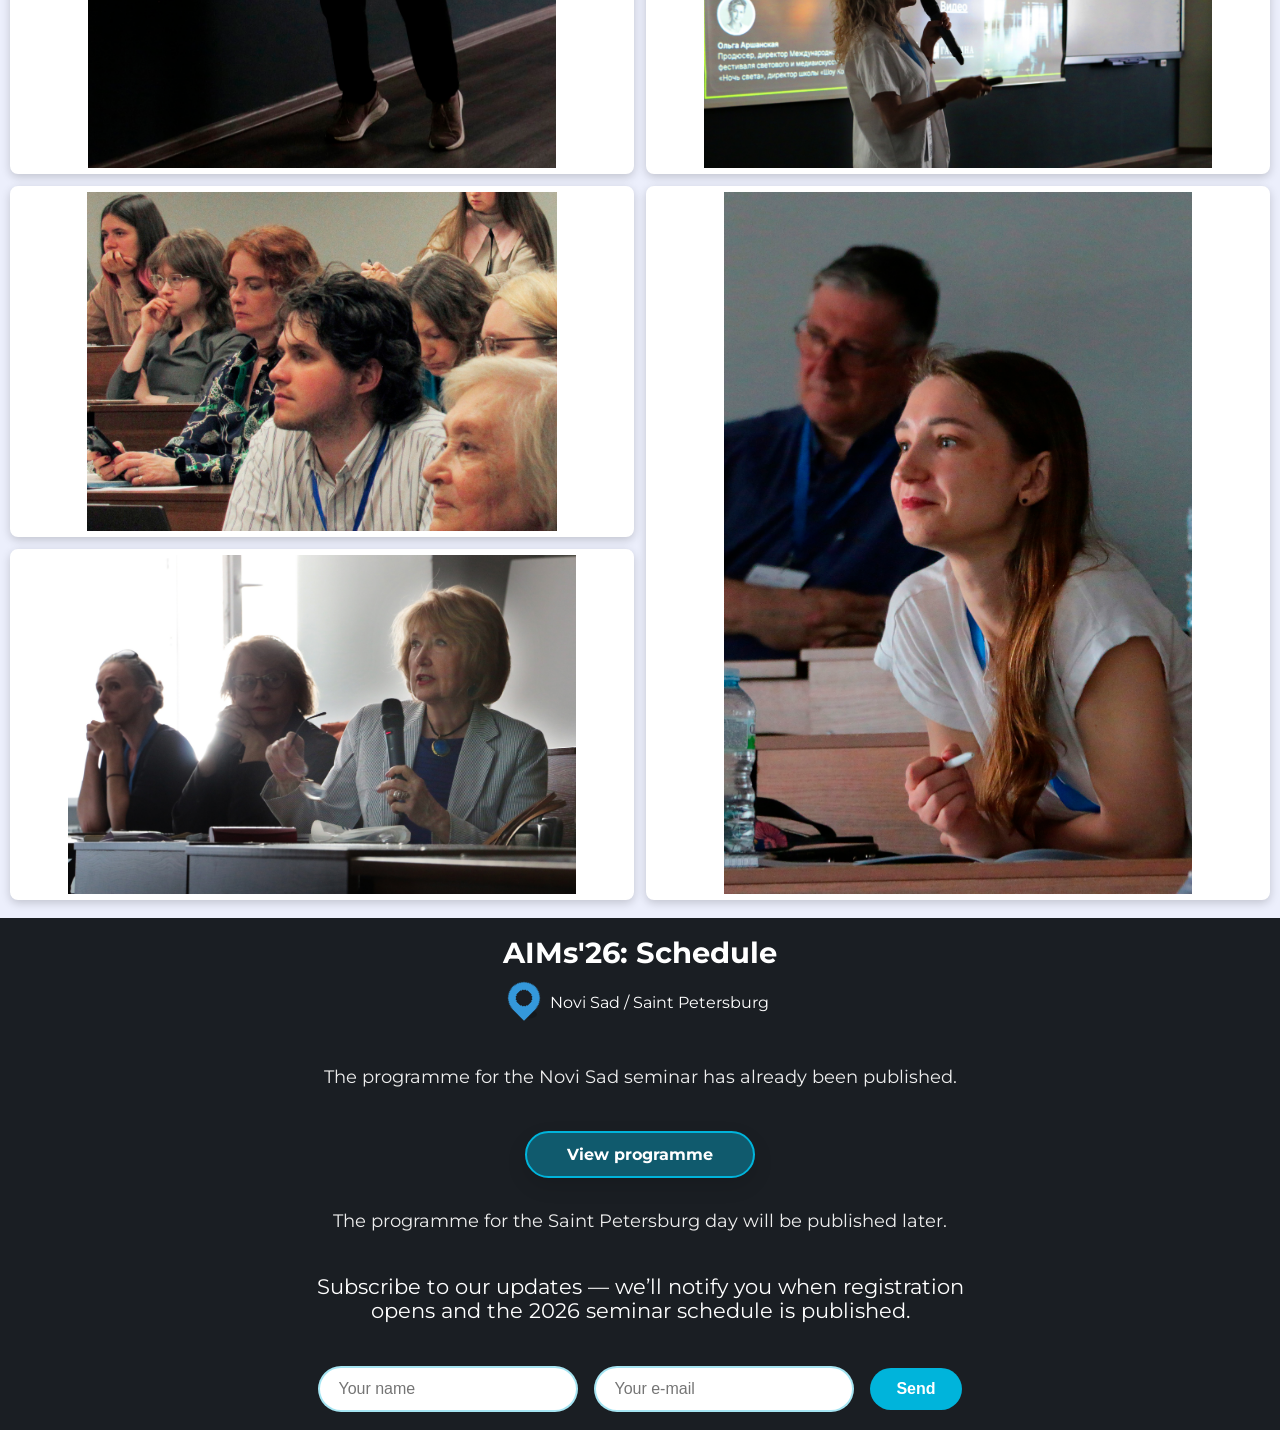
==== commit a58e63fd: "Add files via upload" ====
--- a/index.html
+++ b/index.html
@@ -197,9 +197,8 @@
             Союз художников<br>
             Большая Морская, 38
 
-            <a class="hero-location-link" href="#">
-              Программа семинара<br>
-              <span>(будет опубликована 15 июня)</span>
+            <a class="hero-location-link" href="AIMs-2026_program_spb.html">
+              Программа семинара
             </a>
           </div>
         </div>
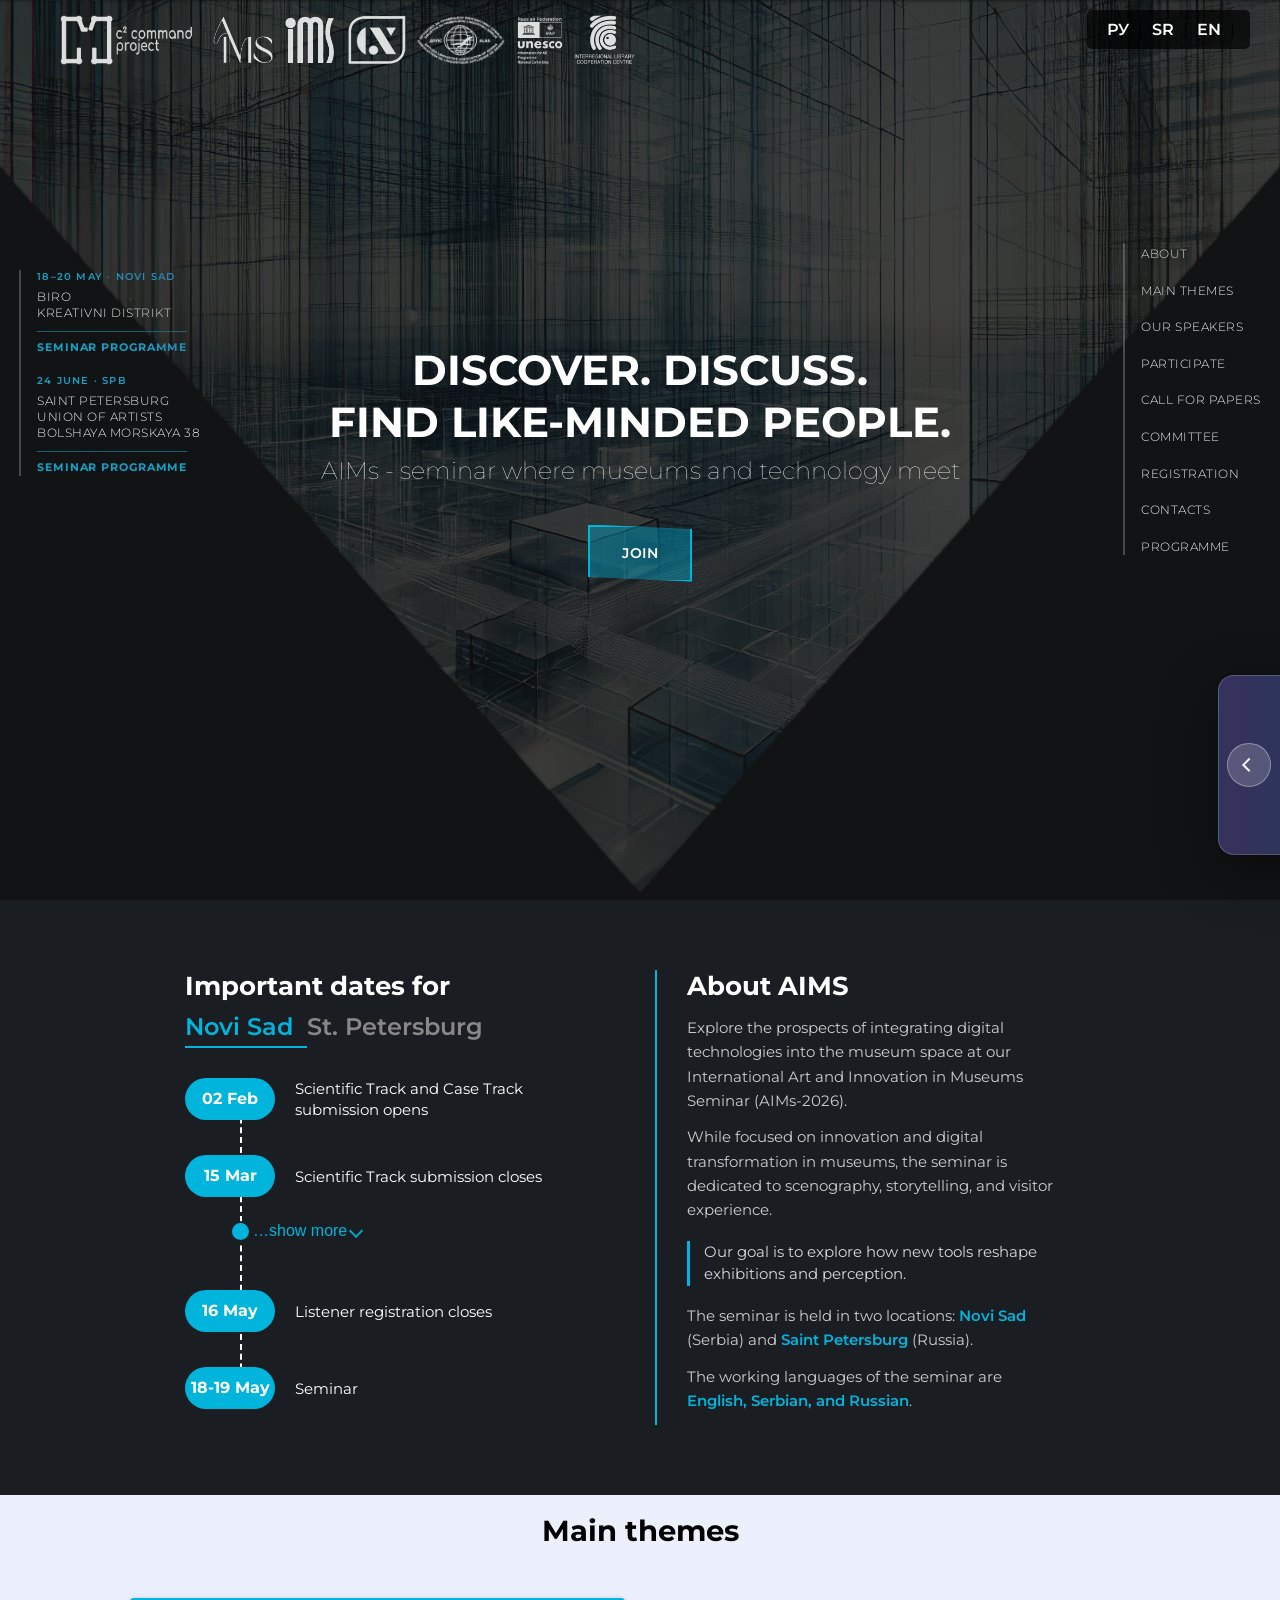
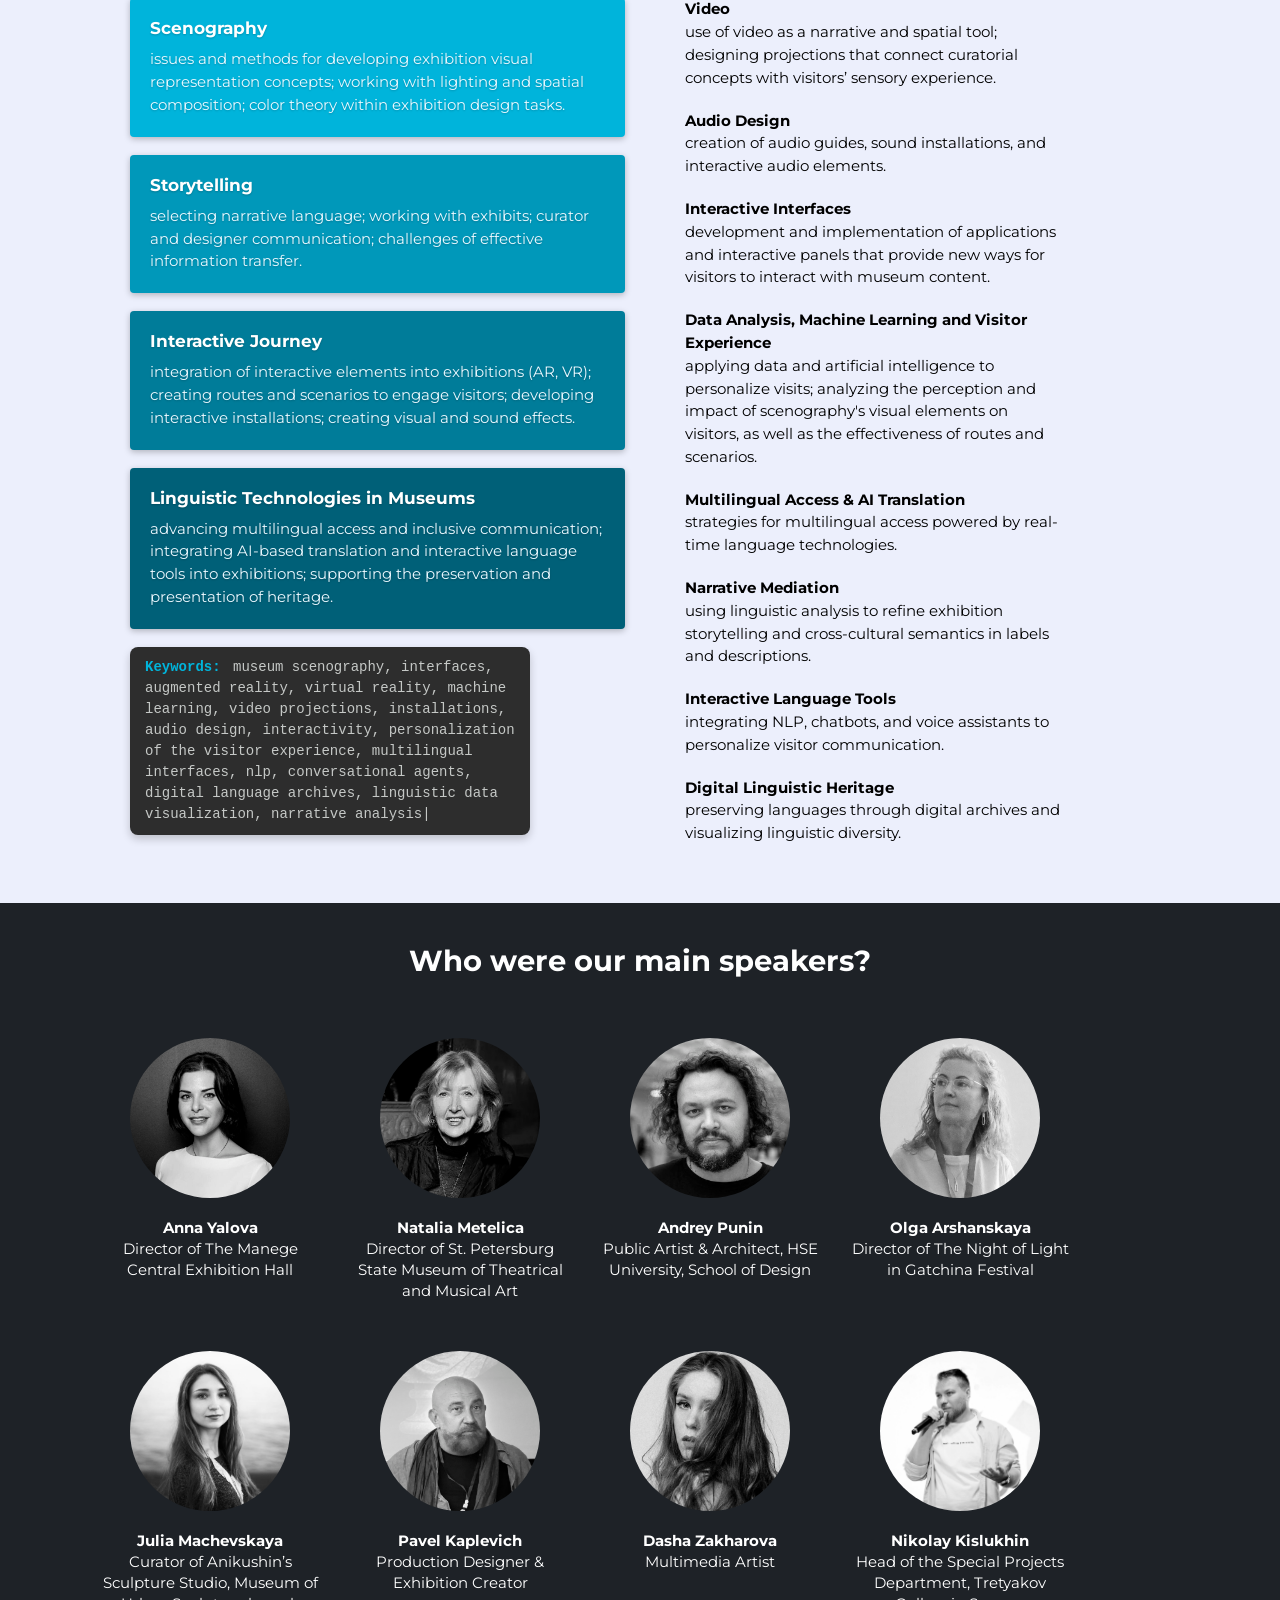
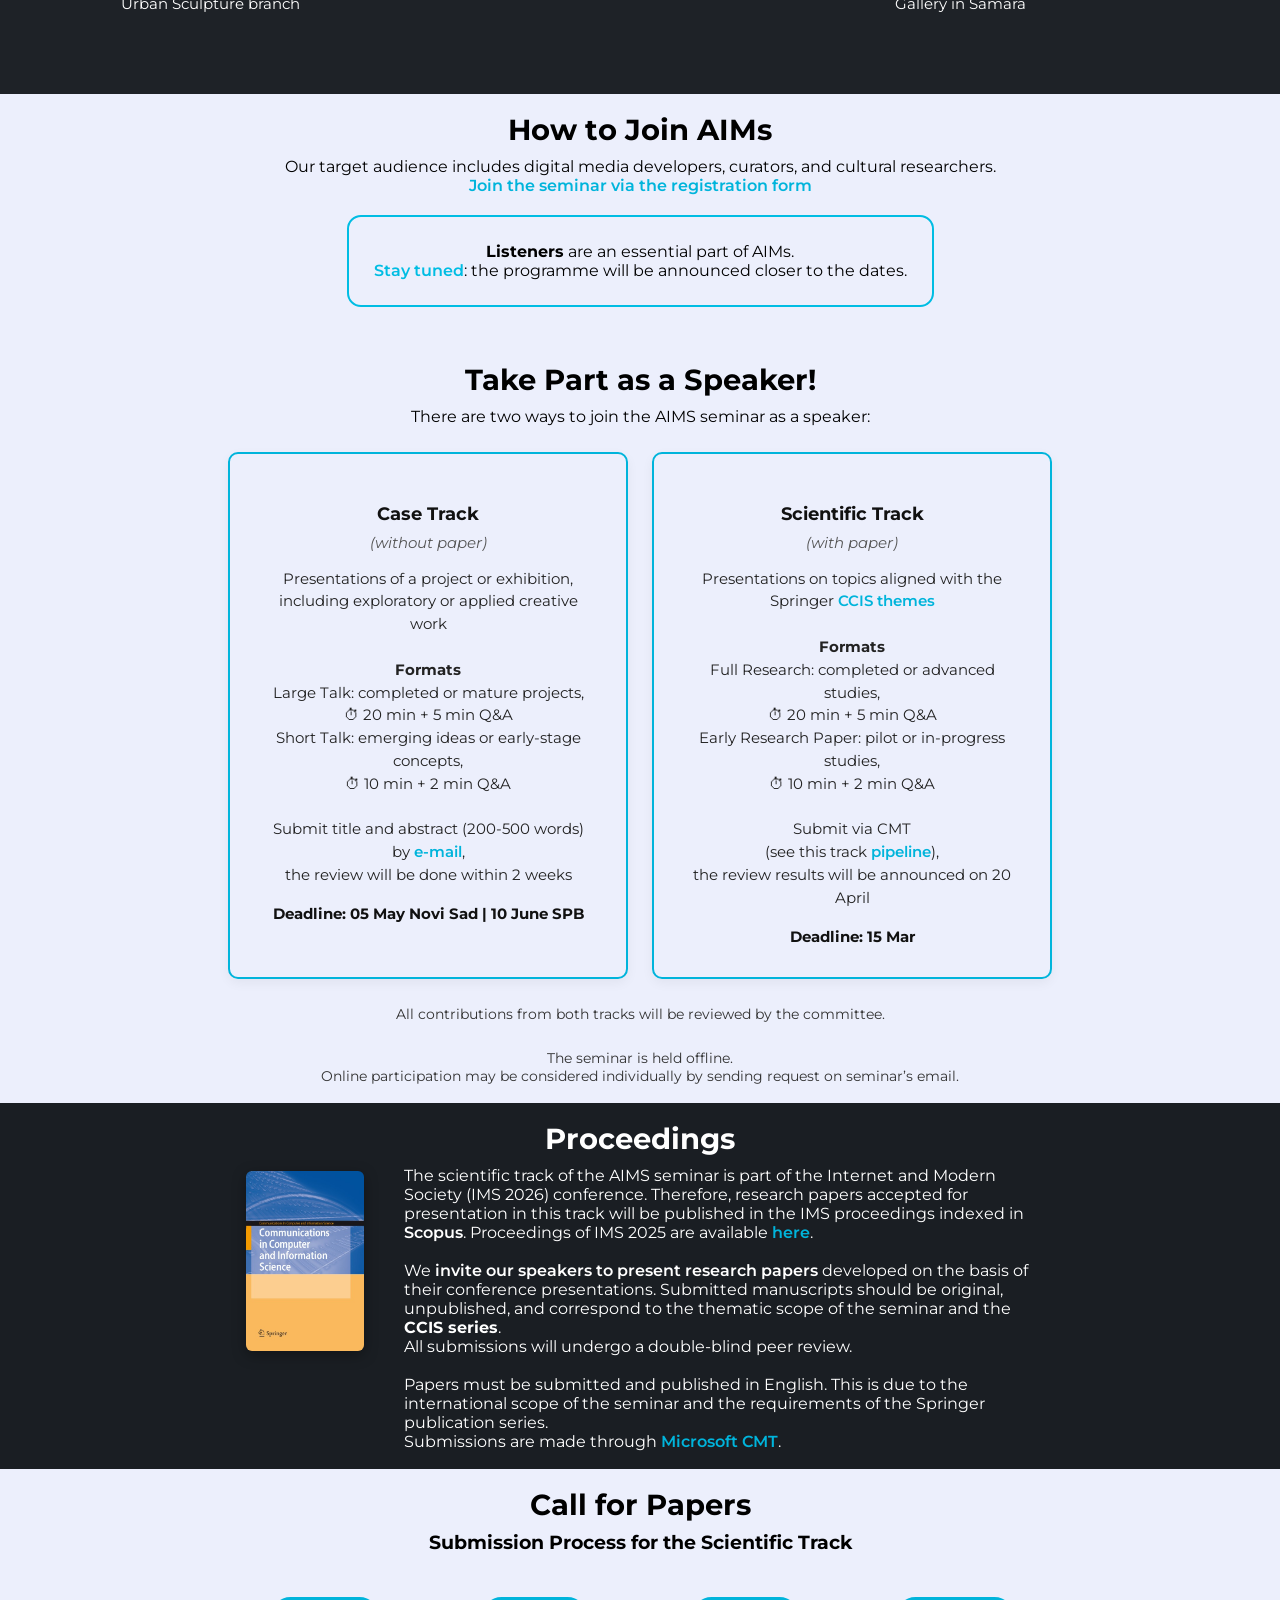
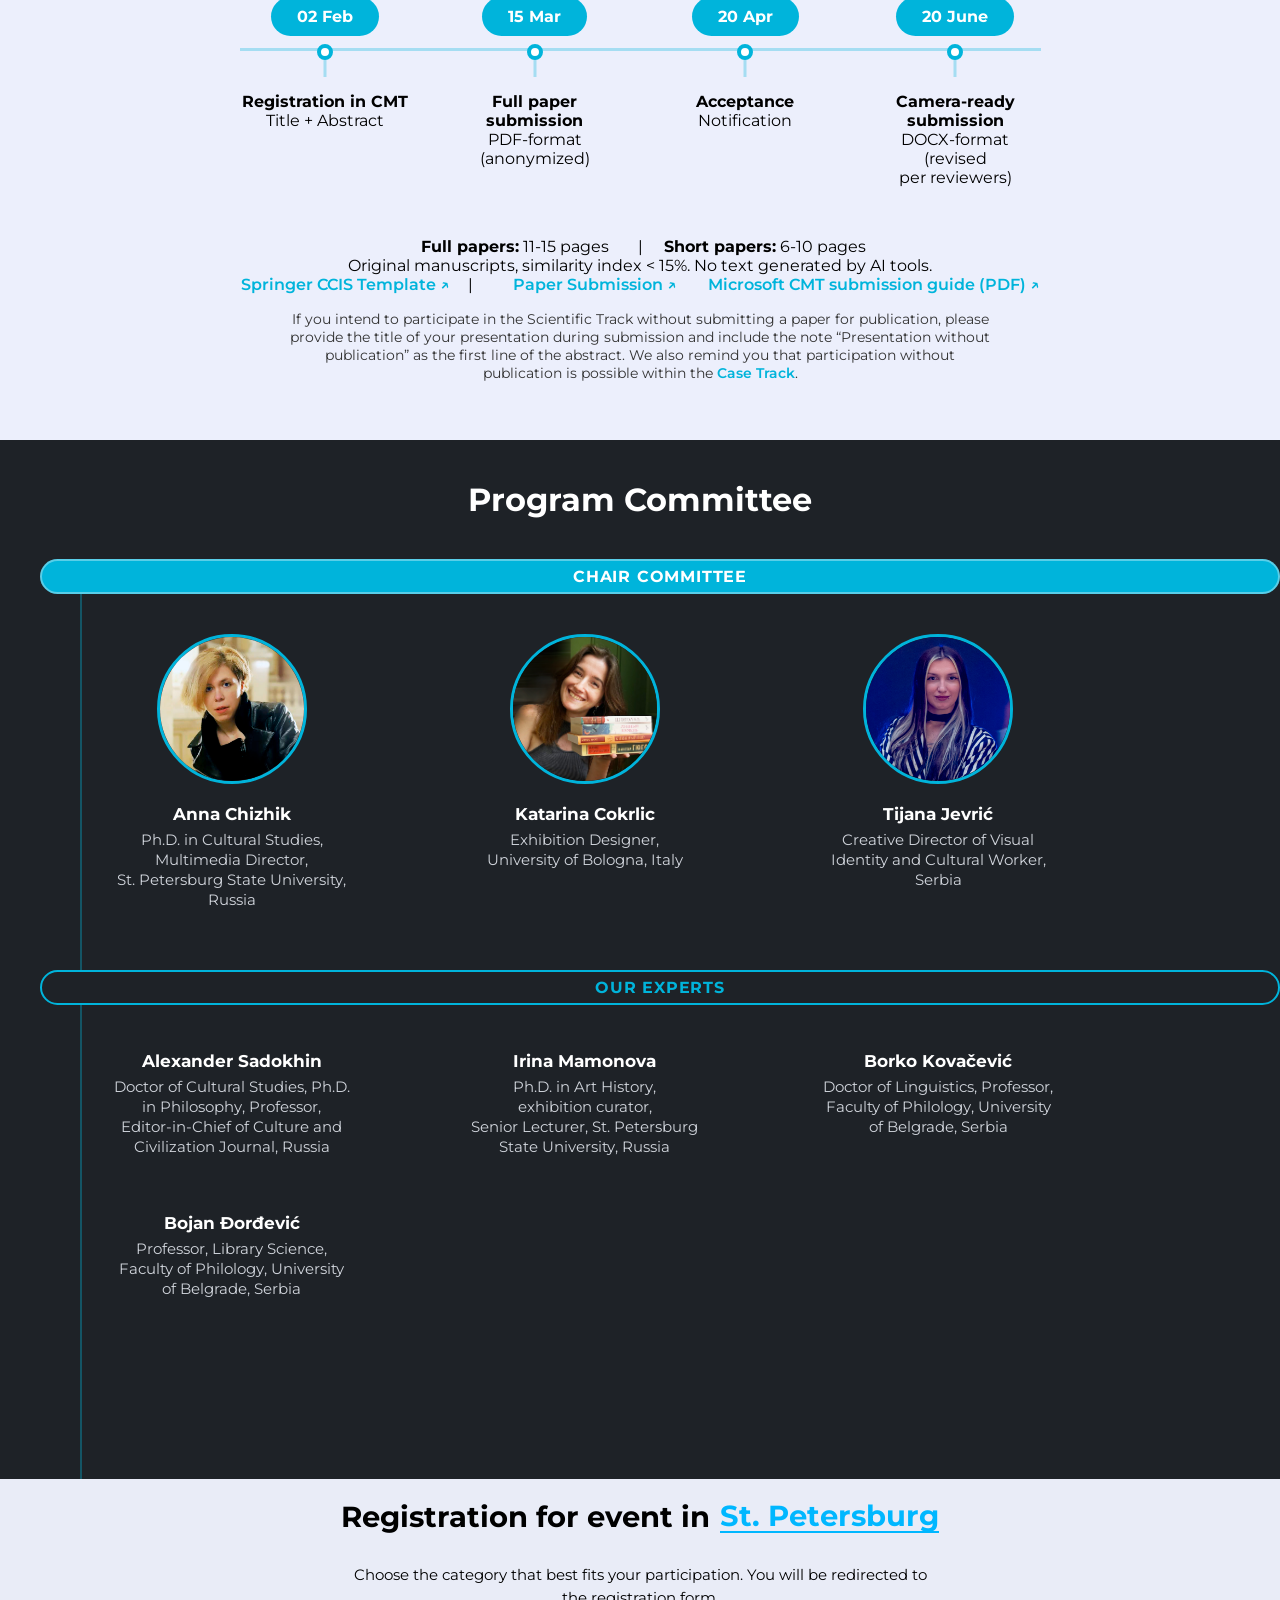
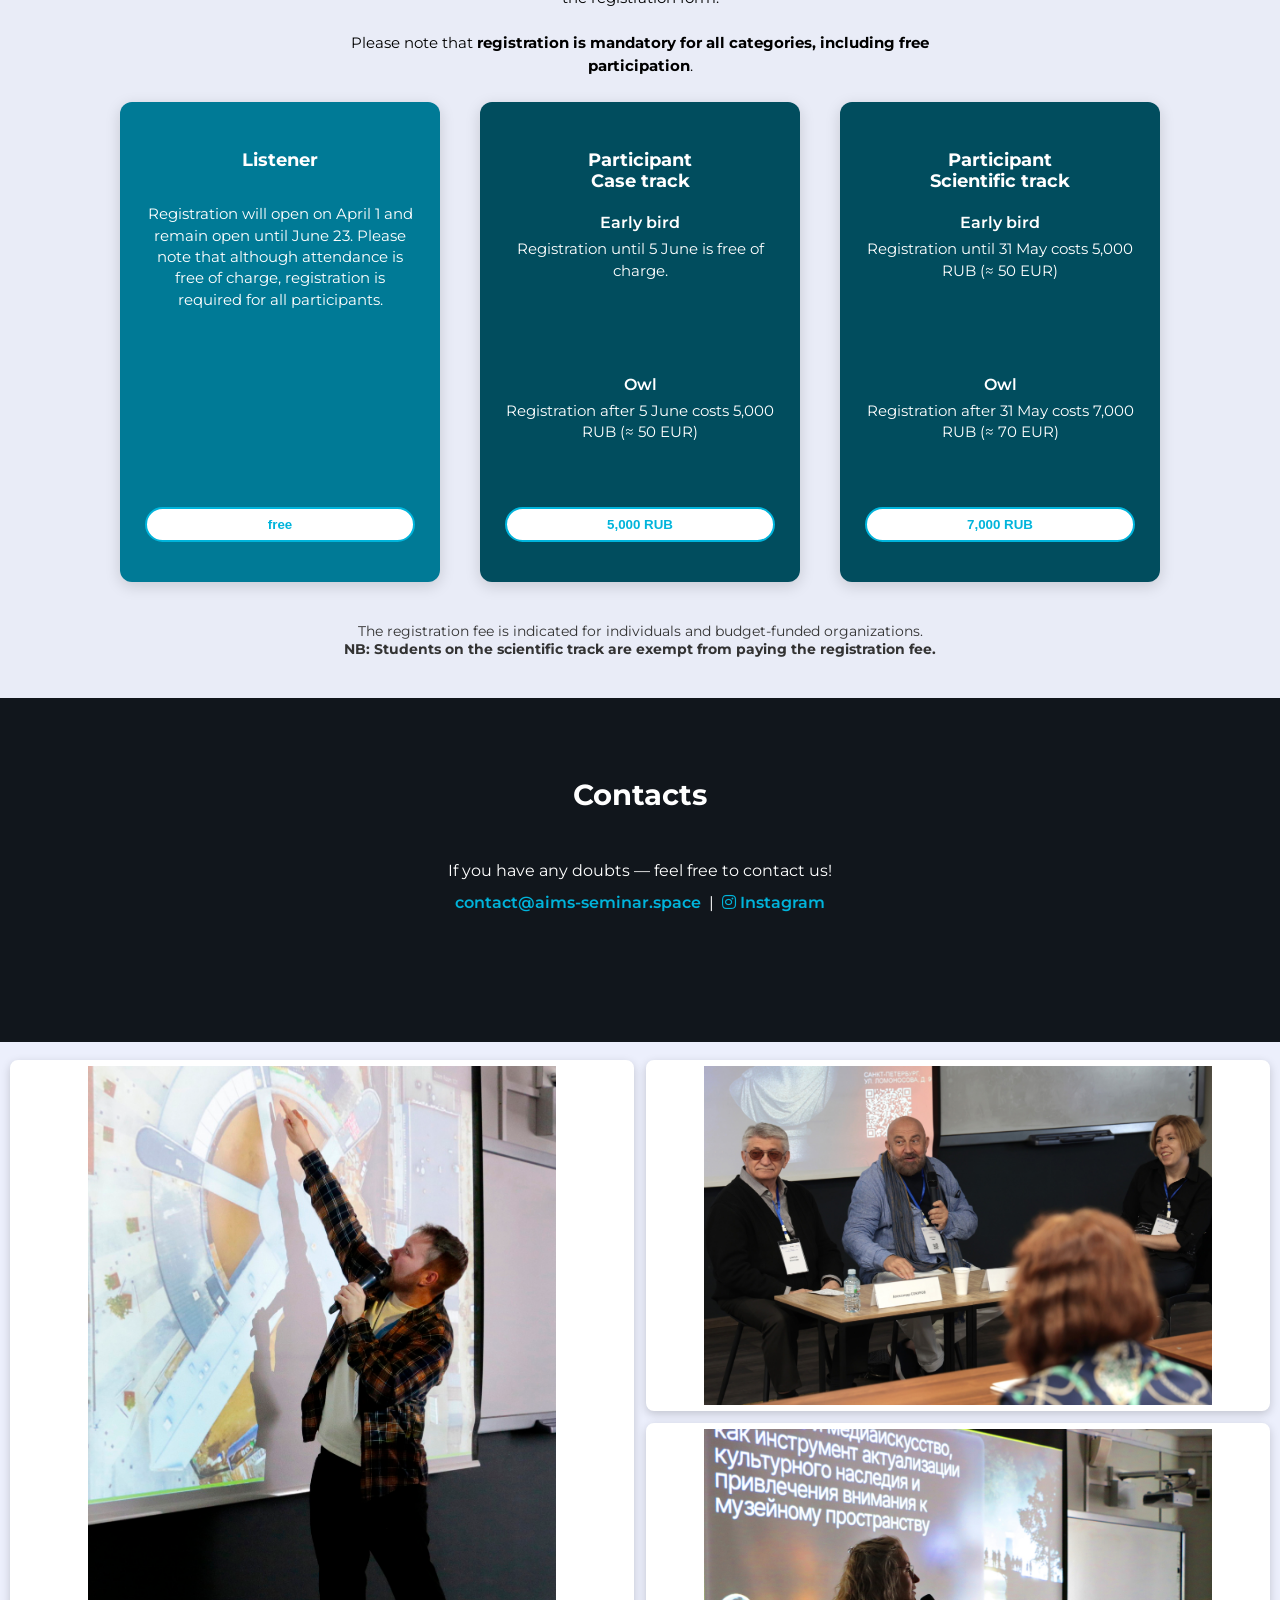
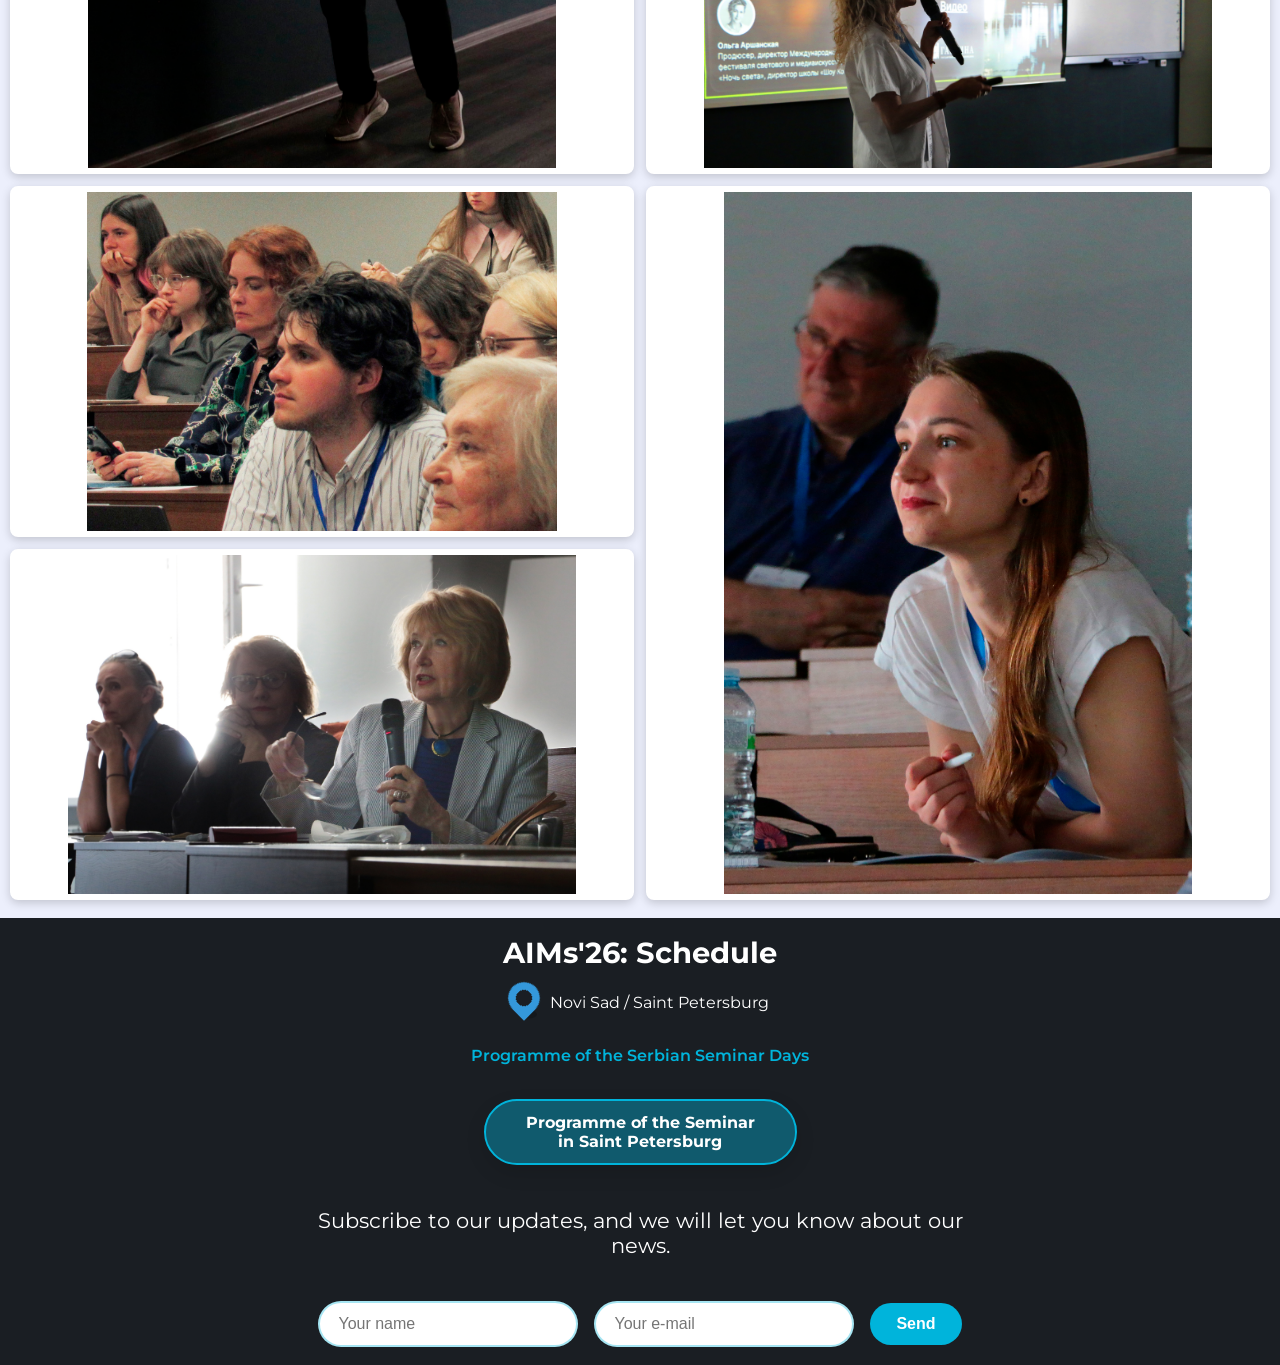
==== commit 9625840d: "Add files via upload" ====
--- a/index.html
+++ b/index.html
@@ -77,6 +77,12 @@
         </a>
         <a href="https://dpls-alas.rs/en/index.html">
           <img src="DPLS1.png" alt="DPLS" class="partner-logo">
+        </a>
+        <a href="https://unesco.ru/activity/ifap/">
+          <img src="UNESCO_bw.png" alt="UNESCO IFAP" class="partner-logo">
+        </a>
+        <a href="http://mcbs.ru/">
+          <img src="mcbs_bw.png" alt="Interregional Library Cooperation Centre" class="partner-logo">
         </a>
       </div>
       
@@ -854,20 +860,16 @@
         <p class="subscribe-text">
           Информация о докладчиках и программе семинара 2026 года будет опубликована позднее.
         </p>
-      -->
+     
         <p class="subscribe-text">
           Программа семинара в Нови-Саде уже опубликована.
         </p>
-
-        <a class="registration-main-btn" href="program-aims2026.html">
-          Посмотреть программу
-        </a>
-
-        <p class="subscribe-text">
-          Программа петербургского дня будет опубликована позднее.
-        </p>
+         -->
+
+        <a class="spb-program-button" href="program-aims2026.html">Программа сербских дней семинара</a>
+        <a class="registration-main-btn" href="AIMs-2026_program_spb.html">Программа семинара<br>в Санкт-Петербурге</a>
        <p class="note-w">
-          Подпишитесь на обновления, и мы уведомим вас, когда откроется регистрация и будет опубликована программа семинара 2026 года.
+          Подпишитесь на обновления, и мы уведомим вас о наших новостях.
     
         </p>
 
--- a/style.css
+++ b/style.css
@@ -3030,6 +3030,7 @@
 
 
 .registration-main-btn {
+  text-align: center;
   display: inline-block;
   margin: 32px auto 10px;
   padding: 12px 40px;
@@ -3681,7 +3682,7 @@
 
 @media screen and (max-width: 1123px) {
   .hero-locations {
-    top: 72px;
+    top: 100px;
     left: 18px;
 
     gap: 6px;
@@ -3794,3 +3795,194 @@
   pointer-events: none;
   user-select: none;
 }
+
+
+.logo-group img {
+  background: transparent;
+}
+
+@media (max-width: 1123px) {
+  .logo-group { gap: 12px; }
+}
+
+@media (max-width: 820px) {
+  .logo-group { gap: 8px; }
+}
+
+@media (max-width: 520px) {
+  .logo-group { gap: 6px; }
+}
+
+
+/* =========================================================
+   STEP FIX: burger + hero left menu + title offset
+   не трогаем header и logo-group
+   ========================================================= */
+
+
+/* 1. Открытый бургер должен быть выше всего и ничего не просвечивать */
+@media (max-width: 1123px) {
+  .overlay {
+    z-index: 9000 !important;
+  }
+
+  .burger-nav {
+    z-index: 9010 !important;
+  }
+
+  .burger-nav ul {
+    z-index: 9020 !important;
+  }
+
+  .burger-menu {
+    z-index: 9030 !important;
+  }
+
+  .language-switcher {
+    z-index: 9040 !important;
+  }
+}
+
+#burger-toggle:checked ~ .overlay {
+  position: fixed !important;
+  inset: 0 !important;
+
+  width: 100vw !important;
+  height: 100vh !important;
+
+  border-radius: 0 !important;
+  background: #35a3ed !important;
+
+  opacity: 1 !important;
+  transform: none !important;
+  pointer-events: auto !important;
+
+  z-index: 9000 !important;
+}
+
+#burger-toggle:checked ~ .burger-nav {
+  pointer-events: auto !important;
+  z-index: 9010 !important;
+}
+
+#burger-toggle:checked ~ .burger-nav ul {
+  z-index: 9020 !important;
+}
+
+#burger-toggle:checked ~ .burger-menu {
+  z-index: 9030 !important;
+}
+
+
+/* 2. Левое меню: с 630px чуть ниже */
+@media (max-width: 630px) {
+  .hero-locations {
+    top: 112px !important;
+  }
+}
+
+@media (max-width: 382px) {
+  .hero-locations {
+    top: 126px !important;
+  }
+}
+
+
+/* 3. Заголовок/подзаголовок/кнопка: с 630px чуть ниже */
+@media (max-width: 630px) {
+  main .intro-section h1,
+  main .intro-section h2,
+  main .intro-section .btn {
+    transform: translateY(84px) !important;
+  }
+}
+
+@media (max-width: 382px) {
+  main .intro-section h1,
+  main .intro-section h2,
+  main .intro-section .btn {
+    transform: translateY(104px) !important;
+  }
+}
+
+
+/* 4. Когда бургер открыт, левое меню не кликается под ним */
+body:has(#burger-toggle:checked) .hero-locations {
+  pointer-events: none !important;
+}
+
+
+/* =========================================================
+   LOGOS: force two rows from 630px
+   не трогаем header
+   ========================================================= */
+
+@media (max-width: 630px) {
+  .logo-group {
+    display: flex !important;
+    flex-wrap: wrap !important;
+    align-items: center !important;
+    justify-content: flex-start !important;
+
+    width: auto !important;
+    max-width: calc(100vw - 125px) !important;
+
+    gap: 7px 9px !important;
+    white-space: normal !important;
+    overflow: visible !important;
+  }
+
+  .logo-group a {
+    flex: 0 0 auto !important;
+    display: flex !important;
+    align-items: center !important;
+    line-height: 0 !important;
+  }
+
+  .logo-group img {
+    height: 26px !important;
+    width: auto !important;
+    max-width: 72px !important;
+    object-fit: contain !important;
+  }
+
+  .logo-group a:last-child img {
+    max-width: 105px !important;
+  }
+
+  /* первые 4 логотипа — первая строка */
+  .logo-group a:nth-child(-n + 4) {
+    order: 1 !important;
+  }
+
+  /* искусственный перенос строки после 4-го логотипа */
+  .logo-group::before {
+    content: "" !important;
+    display: block !important;
+    flex-basis: 100% !important;
+    width: 0 !important;
+    height: 0 !important;
+    order: 2 !important;
+  }
+
+  /* последние 3 логотипа — вторая строка */
+  .logo-group a:nth-child(n + 5) {
+    order: 3 !important;
+  }
+}
+
+@media (max-width: 382px) {
+  .logo-group {
+    max-width: calc(100vw - 112px) !important;
+    gap: 6px 8px !important;
+  }
+
+  .logo-group img {
+    height: 24px !important;
+    max-width: 62px !important;
+  }
+
+  .logo-group a:last-child img {
+    max-width: 82px !important;
+  }
+}
